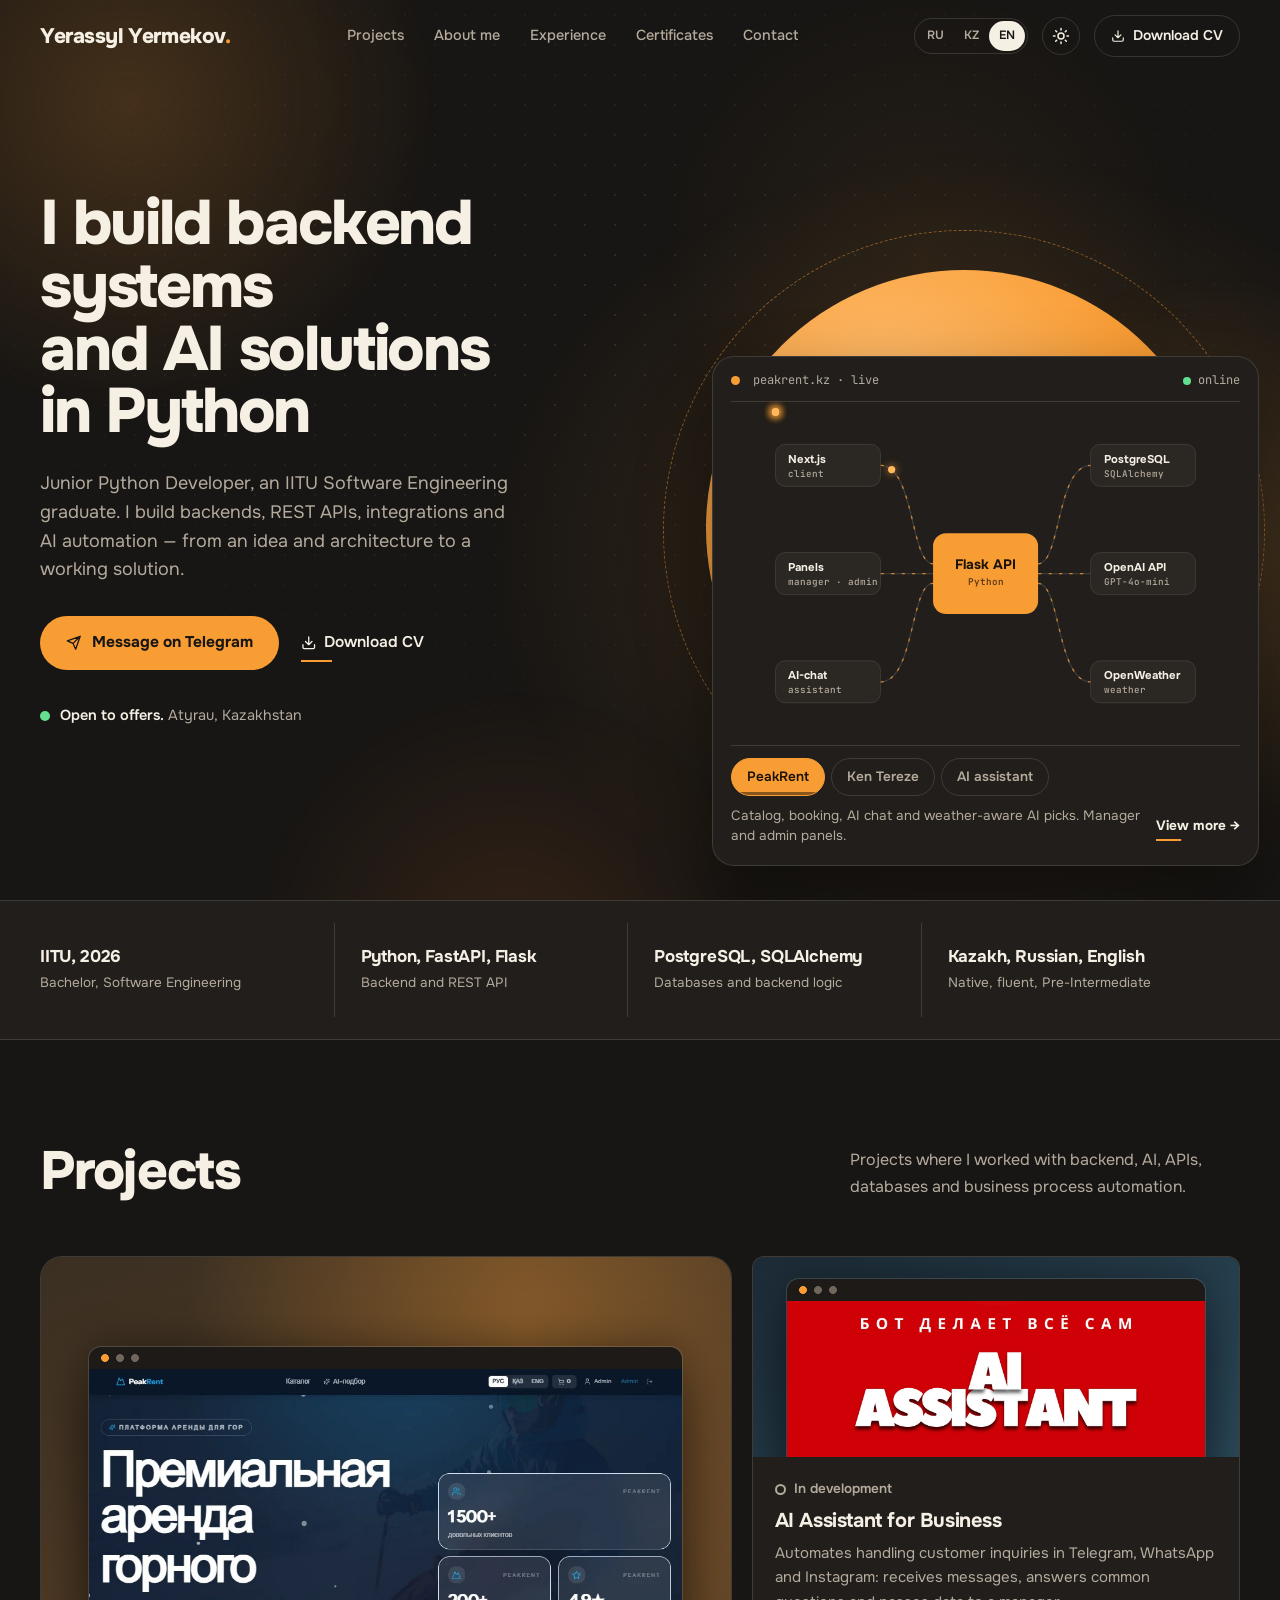
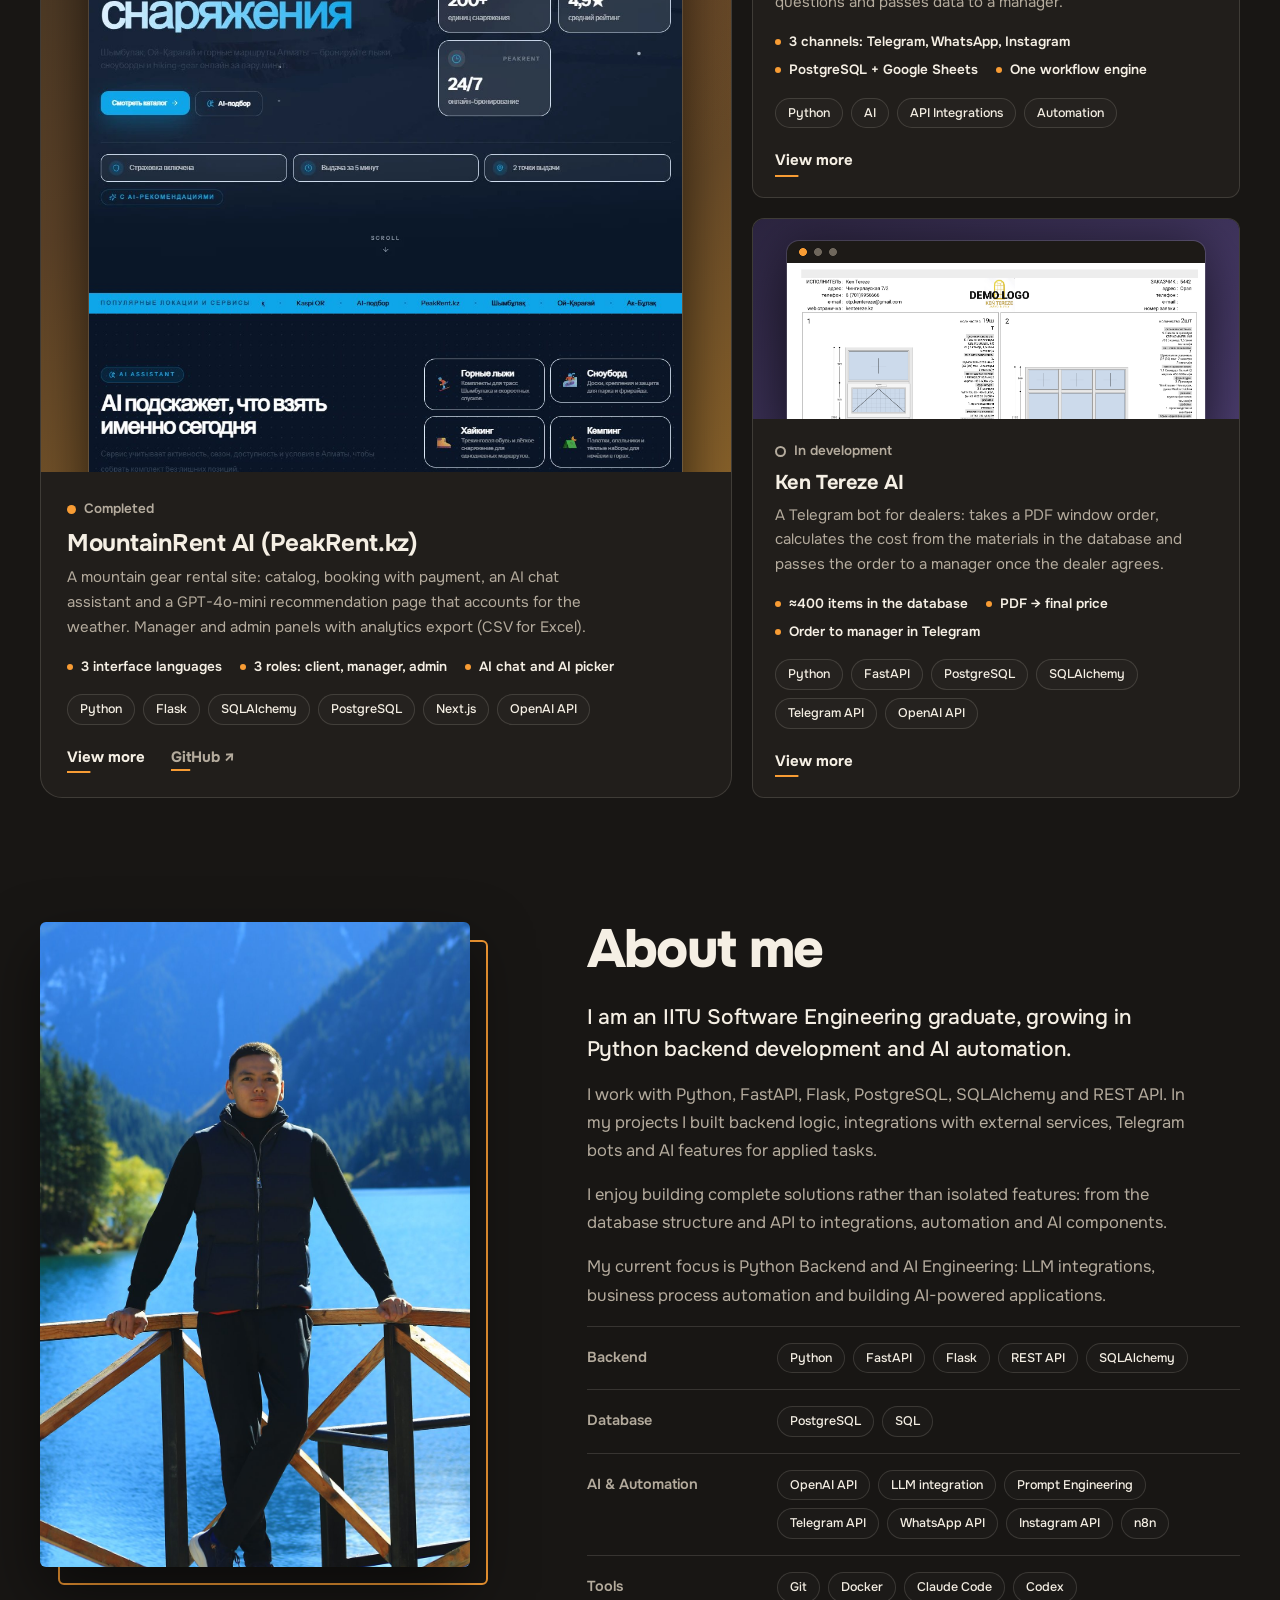
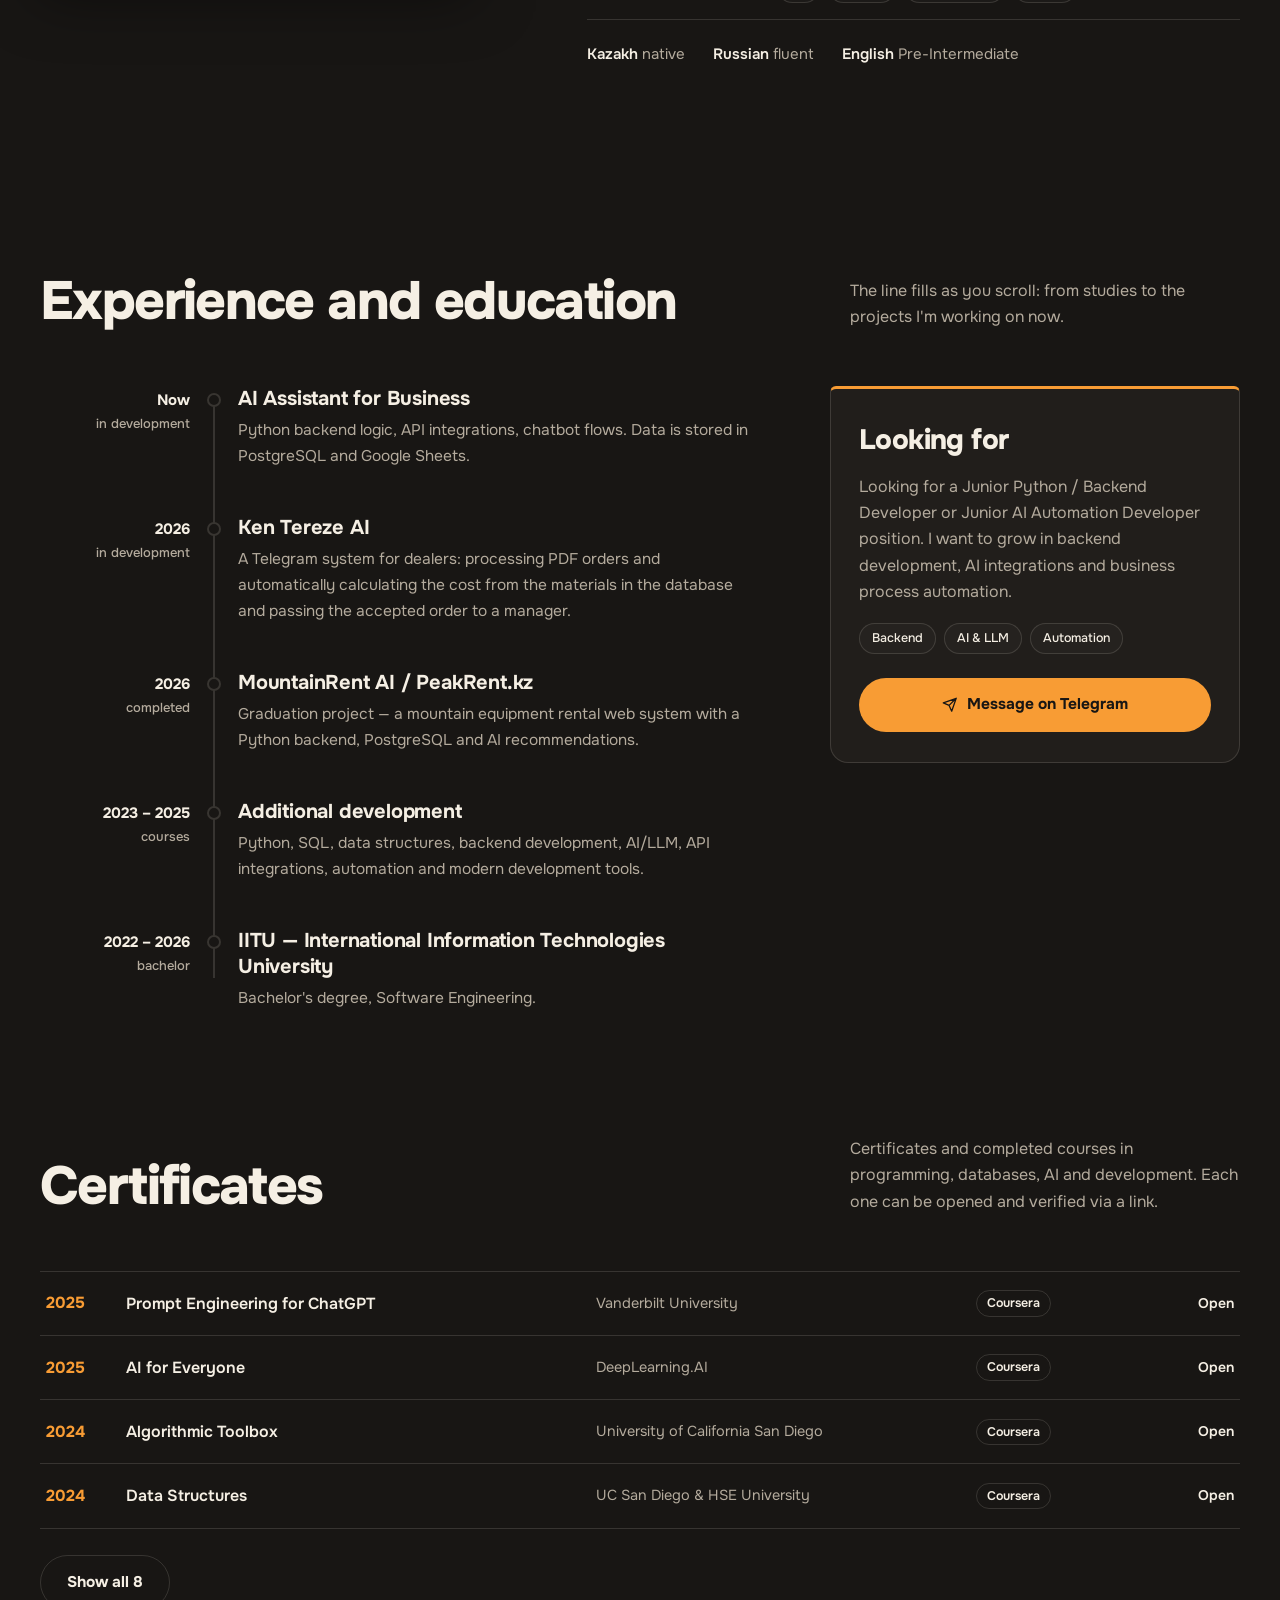
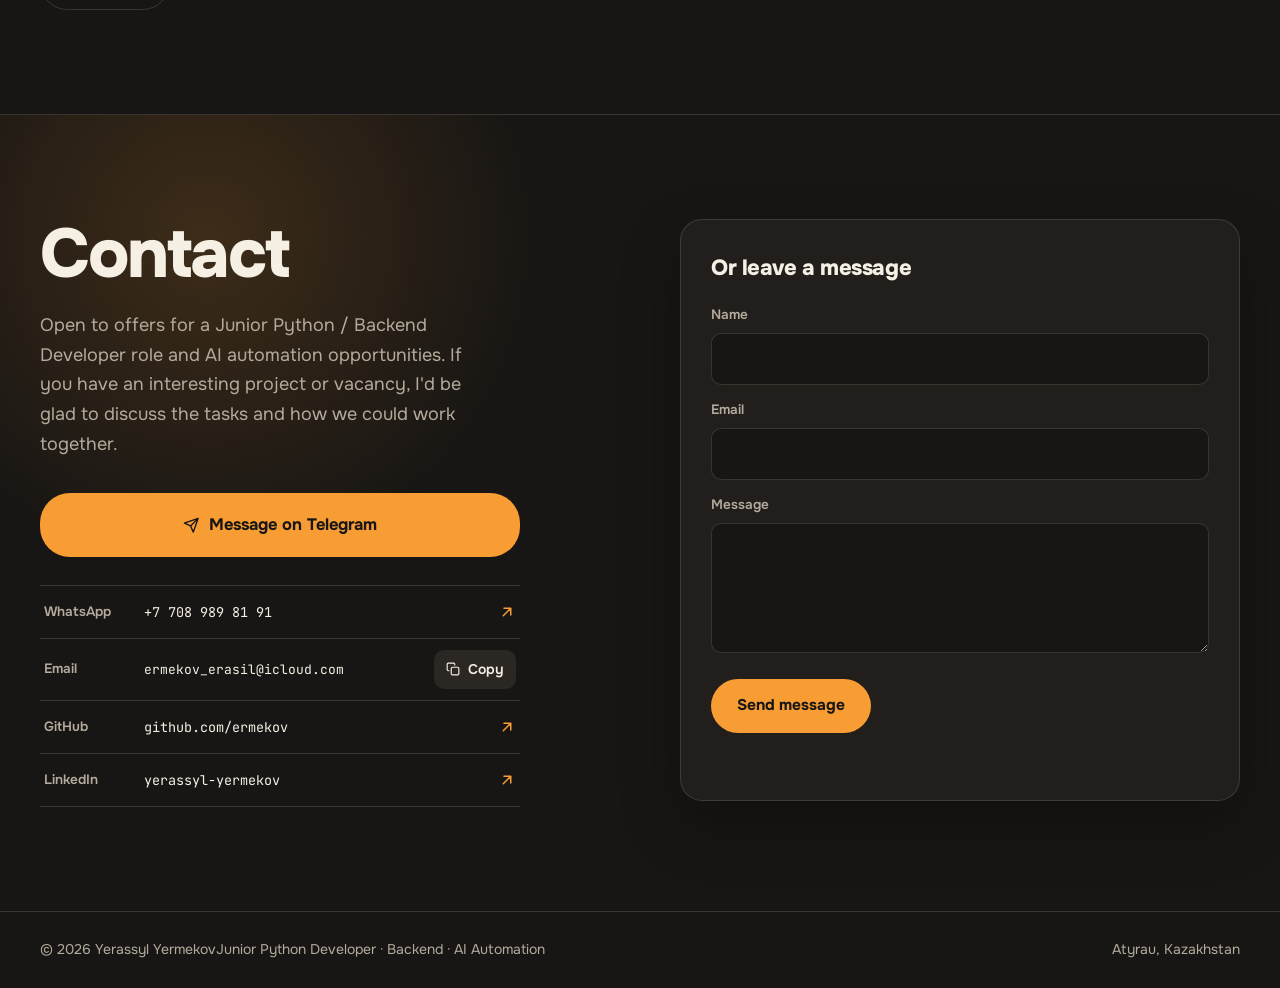
==== index.html @ e6d2d82d "Present project screenshots as browser windows, stitched PeakRent card - project cards: screenshot s" ====
<!DOCTYPE html>
<html lang="ru">
<head>
<meta charset="UTF-8">
<meta name="viewport" content="width=device-width, initial-scale=1, viewport-fit=cover">
<title>Ерасыл Ермеков | Junior Python Developer</title>
<meta name="description" content="Junior Python Developer из Атырау: backend, REST API, AI-решения и автоматизация. Python, FastAPI, Flask, PostgreSQL, SQLAlchemy.">
<meta name="color-scheme" content="dark light">
<meta name="theme-color" content="#181614">
<!-- Домен: если смените адрес сайта, замените его в canonical, og:url и og:image -->
<link rel="canonical" href="https://cvyermekov.vercel.app/">
<meta property="og:url" content="https://cvyermekov.vercel.app/">
<meta property="og:type" content="website">
<meta property="og:title" content="Yerassyl Yermekov | Junior Python Developer">
<meta property="og:description" content="Backend, REST API, AI-решения и автоматизация на Python.">
<meta property="og:image" content="https://cvyermekov.vercel.app/assets/img/og.png">
<meta name="twitter:card" content="summary_large_image">
<meta name="twitter:image" content="https://cvyermekov.vercel.app/assets/img/og.png">
<script>(function(){try{var t=localStorage.getItem('theme');if(t==='light'||t==='dark')document.documentElement.setAttribute('data-theme',t)}catch(e){}})()</script>
<script>(function(){try{var q=new URLSearchParams(location.search).get('lang'),l=localStorage.getItem('lang'),n=(navigator.language||'').toLowerCase(),a=['ru','kk','en'];document.documentElement.lang=a.indexOf(q)>-1?q:a.indexOf(l)>-1?l:n.indexOf('kk')==0?'kk':n.indexOf('en')==0?'en':'ru'}catch(e){}})()</script>
<link rel="icon" type="image/svg+xml" href="assets/img/favicon.svg">
<link rel="preconnect" href="https://fonts.googleapis.com">
<link rel="preconnect" href="https://fonts.gstatic.com" crossorigin>
<link href="https://fonts.googleapis.com/css2?family=Onest:wght@400;500;600;700;800&family=JetBrains+Mono:wght@400;500&display=swap" rel="stylesheet">
<link rel="stylesheet" href="assets/css/style.css?v=20261034">
<noscript><style>h1 .ln>span,.rise,.reveal,.disc,.bust,.term,.bub,.chat .m{opacity:1!important;transform:none!important}</style></noscript>
</head>
<body>
<div aria-hidden="true" class="bgfx"><i class="b1"></i><i class="b2"></i><i class="b3"></i></div>

<svg aria-hidden="true" height="0" style="position:absolute" width="0">
<symbol id="i-send" viewbox="0 0 24 24"><path d="M22 2L11 13M22 2l-7 20-4-9-9-4 20-7z"></path></symbol>
<symbol id="i-dl" viewbox="0 0 24 24"><path d="M21 15v4a2 2 0 0 1-2 2H5a2 2 0 0 1-2-2v-4M7 10l5 5 5-5M12 15V3"></path></symbol>
<symbol id="i-copy" viewbox="0 0 24 24"><rect height="13" rx="2" width="13" x="9" y="9"></rect><path d="M5 15H4a2 2 0 0 1-2-2V4a2 2 0 0 1 2-2h9a2 2 0 0 1 2 2v1"></path></symbol>
<symbol id="i-check" viewbox="0 0 24 24"><path d="M20 6L9 17l-5-5"></path></symbol>
<symbol id="i-spark" viewbox="0 0 24 24"><path d="M12 3l1.9 5.1L19 10l-5.1 1.9L12 17l-1.9-5.1L5 10l5.1-1.9L12 3zM19 16l.8 2.2L22 19l-2.2.8L19 22l-.8-2.2L16 19l2.2-.8L19 16z"></path></symbol>
<symbol id="i-up" viewbox="0 0 24 24"><path d="M12 19V5M5 12l7-7 7 7"></path></symbol>
<symbol id="i-menu" viewbox="0 0 24 24"><path d="M3 12h18M3 6h18M3 18h18"></path></symbol>
<symbol id="i-sun" viewbox="0 0 24 24"><circle cx="12" cy="12" r="4"></circle><path d="M12 2v2M12 20v2M4.9 4.9l1.4 1.4M17.7 17.7l1.4 1.4M2 12h2M20 12h2M4.9 19.1l1.4-1.4M17.7 6.3l1.4-1.4"></path></symbol>
<symbol id="i-moon" viewbox="0 0 24 24"><path d="M21 12.8A9 9 0 1 1 11.2 3a7 7 0 0 0 9.8 9.8z"></path></symbol>
<symbol id="i-arrow" viewbox="0 0 24 24"><path d="M7 17L17 7M8 7h9v9"></path></symbol>
<symbol id="i-x" viewbox="0 0 24 24"><path d="M18 6L6 18M6 6l12 12"></path></symbol>
</svg>
<div class="bar" id="bar"></div>
<header class="hd" id="hd">
<div class="wrap">
<a class="logo" href="#top">Yerassyl Yermekov<i>.</i></a>
<nav aria-label="Основное меню" class="nav" data-i18n-aria="aria_nav" id="nav">
<a data-i18n="projects" href="#projects">Проекты</a>
<a data-i18n="about" href="#about">Обо мне</a>
<a data-i18n="experience" href="#path">Опыт</a>
<a data-i18n="certificates" href="#certs">Сертификаты</a>
<a data-i18n="contact" href="#contact">Контакты</a>
<span class="ind" id="ind"></span>
</nav>
<div class="hr">
<div aria-label="Язык" class="lang" data-i18n-aria="aria_lang" role="group">
<button aria-pressed="true" data-l="ru">RU</button>
<button aria-pressed="false" data-l="kk">KZ</button>
<button aria-pressed="false" data-l="en">EN</button>
</div>
<button aria-label="Сменить тему" aria-pressed="false" class="theme" data-i18n-aria="aria_theme" id="theme" type="button"><svg class="ic sun"><use href="#i-sun"></use></svg><svg class="ic moon"><use href="#i-moon"></use></svg></button>
<a class="btn-line" data-cv="" download="" href="assets/cv/Yermekov_Yerassyl_CV.pdf"><svg class="ic"><use href="#i-dl"></use></svg><span data-i18n="cv">Скачать CV</span></a>
<button aria-controls="nav" aria-expanded="false" aria-label="Меню" class="burger" data-i18n-aria="aria_menu" id="burger"><svg class="ic"><use href="#i-menu"></use></svg></button>
</div>
</div>
</header>
<main id="top">
<!-- ======================= HERO ======================= -->
<section class="hero">
<div class="wrap">
<div class="copy">
<h1>
<span class="ln"><span data-i18n="h1a" style="--d:.05s">Строю backend-системы</span></span>
<span class="ln"><span data-i18n="h1b" style="--d:.16s">и AI-решения</span></span>
<span class="ln"><span data-i18n="h1c" style="--d:.27s">на Python</span></span>
</h1>
<p class="lead rise" data-i18n="lead" style="--d:.5s">Junior Python Developer, выпускник IITU по направлению Software Engineering. Разрабатываю backend, REST API, интеграции и AI-автоматизацию — от идеи и архитектуры до работающего решения.</p>
<div class="cta rise" style="--d:.65s">
<a class="btn pri" href="https://t.me/eeermekov" rel="noopener" target="_blank"><svg class="ic"><use href="#i-send"></use></svg><span data-i18n="tg">Написать в Telegram</span></a>
<a class="tlink" data-cv="" download="" href="assets/cv/Yermekov_Yerassyl_CV.pdf"><svg class="ic"><use href="#i-dl"></use></svg><span data-i18n="cv">Скачать CV</span></a>
</div>
<div class="status rise" style="--d:.8s"><span class="dot"></span><span><b data-i18n="status_open">Открыт к предложениям.</b> <span data-i18n="city">Атырау, Казахстан</span></span></div>
</div>
<div aria-hidden="false" class="stage">
<div class="disc"></div>
<div class="ring"></div>
<div class="vcard"><div class="vh"><i></i><span>pipeline.live</span><em><b class="vdot"></b>online</em></div><div class="vhost" id="viz"><svg class="viz" viewBox="0 0 520 400" role="img" data-i18n-aria="viz_aria" aria-label="Схема системы" xmlns="http://www.w3.org/2000/svg"><defs><path id="p1" d="M130 66 C172 66 158 184 195 188"/><path id="p2" d="M130 200 L195 200"/><path id="p3" d="M130 334 C172 334 158 216 195 212"/><path id="p4" d="M325 188 C362 184 348 66 390 66"/><path id="p5" d="M325 200 L390 200"/><path id="p6" d="M325 212 C362 216 348 334 390 334"/></defs><use href="#p1" class="ln"/><use href="#p1" class="fl"/><use href="#p2" class="ln"/><use href="#p2" class="fl"/><use href="#p3" class="ln"/><use href="#p3" class="fl"/><use href="#p4" class="ln"/><use href="#p4" class="fl"/><use href="#p5" class="ln"/><use href="#p5" class="fl"/><use href="#p6" class="ln"/><use href="#p6" class="fl"/><g class="nd " style="--d:0.5s"><rect x="0" y="40" width="130" height="52" rx="12"/><text class="nt" x="16" y="63">Telegram</text><text class="ns" x="16" y="80">Bot API</text></g><g class="nd " style="--d:0.65s"><rect x="0" y="174" width="130" height="52" rx="12"/><text class="nt" x="16" y="197">WhatsApp</text><text class="ns" x="16" y="214">Business API</text></g><g class="nd " style="--d:0.8s"><rect x="0" y="308" width="130" height="52" rx="12"/><text class="nt" x="16" y="331">Instagram</text><text class="ns" x="16" y="348">Messaging API</text></g><g class="nd core" style="--d:.95s"><rect x="195" y="150" width="130" height="100" rx="16"/><text class="nt" x="260" y="194" text-anchor="middle">Python API</text><text class="ns" x="260" y="214" text-anchor="middle">FastAPI · Flask</text></g><g class="nd " style="--d:1.1s"><rect x="390" y="40" width="130" height="52" rx="12"/><text class="nt" x="406" y="63">OpenAI API</text><text class="ns" x="406" y="80">GPT-4o-mini</text></g><g class="nd " style="--d:1.25s"><rect x="390" y="174" width="130" height="52" rx="12"/><text class="nt" x="406" y="197">PostgreSQL</text><text class="ns" x="406" y="214">SQLAlchemy</text></g><g class="nd " style="--d:1.4s"><rect x="390" y="308" width="130" height="52" rx="12"/><text class="nt" x="406" y="331">Google Sheets</text><text class="ns" x="406" y="348">live sync</text></g><circle class="pkt" r="4.5"><animateMotion dur="2.6s" begin="0.0s" repeatCount="indefinite" keyPoints="0;1" keyTimes="0;1" calcMode="linear"><mpath href="#p1"/></animateMotion></circle><circle class="pkt" r="4.5"><animateMotion dur="2.6s" begin="0.9s" repeatCount="indefinite" keyPoints="0;1" keyTimes="0;1" calcMode="linear"><mpath href="#p2"/></animateMotion></circle><circle class="pkt" r="4.5"><animateMotion dur="2.6s" begin="1.8s" repeatCount="indefinite" keyPoints="0;1" keyTimes="0;1" calcMode="linear"><mpath href="#p3"/></animateMotion></circle><circle class="pkt" r="4.5"><animateMotion dur="2.6s" begin="1.3s" repeatCount="indefinite" keyPoints="0;1" keyTimes="0;1" calcMode="linear"><mpath href="#p4"/></animateMotion></circle><circle class="pkt" r="4.5"><animateMotion dur="2.6s" begin="2.2s" repeatCount="indefinite" keyPoints="0;1" keyTimes="0;1" calcMode="linear"><mpath href="#p5"/></animateMotion></circle><circle class="pkt" r="4.5"><animateMotion dur="2.6s" begin="3.1s" repeatCount="indefinite" keyPoints="0;1" keyTimes="0;1" calcMode="linear"><mpath href="#p6"/></animateMotion></circle></svg></div><div class="vtabs auto" id="vtabs" role="tablist" data-i18n-aria="vt_aria" aria-label="Выбор проекта"></div><div class="vcap"><span id="vcap"></span><button type="button" id="vmore"></button></div></div>

</div>
</div>
</section>
<div class="facts">
<div class="wrap">
<div><b>IITU, 2026</b> <span data-i18n="fact1">Бакалавр, Software Engineering</span></div>
<div><b>Python, FastAPI, Flask</b> <span data-i18n="fact2">Backend и REST API</span></div>
<div><b>PostgreSQL, SQLAlchemy</b> <span data-i18n="fact3">Базы данных и backend-логика</span></div>
<div><b data-i18n="fact4b">Kazakh, Russian, English</b> <span data-i18n="fact4s">Родной, свободный, Intermediate</span></div>
</div>
</div>
<!-- ======================= PROJECTS ======================= -->
<section class="s" id="projects">
<div class="wrap">
<div class="sh reveal">
<h2 data-i18n="projects">Проекты</h2>
<p data-i18n="projects_sub">Проекты, в которых я работал с backend, AI, API, базами данных и автоматизацией бизнес-процессов.</p>
</div>
<div class="bento">
<article class="p big reveal" data-slug="peakrent-ai">
<div class="art pk">
<div class="win">
<div class="wb"><i></i><i></i><i></i><em>peakrent.kz</em></div>
<div class="wh"><b>PeakRent</b><span><i>Каталог</i><i>Брони</i><i>Отзывы</i></span></div>
<div class="fl"><u>Все</u><u>Палатки</u><u>Обувь</u><u>Рюкзаки</u></div>
<div class="grid">
<div class="it"><div class="im"></div><s></s><s></s></div>
<div class="it"><div class="im"></div><s></s><s></s></div>
<div class="it"><div class="im"></div><s></s><s></s></div>
<div class="it"><div class="im"></div><s></s><s></s></div>
<div class="it"><div class="im"></div><s></s><s></s></div>
<div class="it"><div class="im"></div><s></s><s></s></div>
</div>
</div>
<div class="bub"><svg class="ic"><use href="#i-spark"></use></svg><span data-i18n="pk_bubble">Подобрали комплект под маршрут</span></div>
</div>
<div class="pb">
<div class="st"><i></i><span data-i18n="st_done">Завершён</span></div>
<h3>MountainRent AI (PeakRent.kz)</h3>
<p data-i18n="pk_desc">Сайт аренды горного снаряжения: каталог, бронирование с оплатой, AI-чат-ассистент и страница AI-рекомендаций на GPT-4o-mini с учётом погоды. Панели менеджера и администратора с выгрузкой аналитики (CSV для Excel).</p>
<ul class="kpis"><li data-i18n="pk_k1">3 языка интерфейса</li><li data-i18n="pk_k2">3 роли: клиент, менеджер, админ</li><li data-i18n="pk_k3">AI-чат и AI-подбор</li></ul>
<div class="chips"><span class="chip">Python</span><span class="chip">Flask</span><span class="chip">SQLAlchemy</span><span class="chip">PostgreSQL</span><span class="chip">Next.js</span><span class="chip">OpenAI API</span></div>
<button class="more" data-i18n="more" data-open="peakrent-ai" type="button">Подробнее</button>
<a class="more gh-l" href="https://github.com/ermekov/Mountain_equipment_rental" rel="noopener" target="_blank">GitHub &#8599;</a>
</div>
</article>
<article class="p sm reveal" data-slug="ai-business-assistant" style="--d:.1s">
<div class="art as">
<div class="chat">
<div class="m u" data-i18n="chat1" style="--d:.3s">Запишите меня на завтра в 15:00</div>
<div class="m b" data-i18n="chat2" style="--d:1s">Готово, запись создана</div>
<div class="m s" data-i18n="chat3" style="--d:1.7s">Google Sheets: строка добавлена</div>
</div>
</div>
<div class="pb">
<div class="st wip"><i></i><span data-i18n="st_wip">В разработке</span></div>
<h3 data-i18n="as_title">AI-ассистент для бизнеса</h3>
<p data-i18n="as_desc">Автоматизирует обработку обращений клиентов в Telegram, WhatsApp и Instagram: принимает сообщения, отвечает на типовые вопросы и передаёт данные менеджеру.</p>
<ul class="kpis"><li data-i18n="as_k1">3 канала: Telegram, WhatsApp, Instagram</li><li data-i18n="as_k2">PostgreSQL + Google Sheets</li><li data-i18n="as_k3">Единый workflow</li></ul>
<div class="chips"><span class="chip">Python</span><span class="chip">AI</span><span class="chip">API Integrations</span><span class="chip">Automation</span></div>
<button class="more" data-i18n="more" data-open="ai-business-assistant" type="button">Подробнее</button>
</div>
</article>
<article class="p sm reveal" data-slug="ken-tereze-ai" style="--d:.2s">
<div class="art kt">
<svg aria-hidden="true" preserveaspectratio="xMidYMid slice" viewbox="0 0 440 210">
<path class="flow" d="M124 105 H182"></path><path class="flow" d="M258 105 H316"></path>
<g>
<rect fill="#f5efe4" height="82" rx="10" width="82" x="42" y="64"></rect>
<path d="M62 88h42M62 102h42M62 116h26" stroke="#b9ad9b" stroke-linecap="round" stroke-width="5"></path>
<text fill="#7a6c58" font-family="Onest,sans-serif" font-size="11" font-weight="700" text-anchor="middle" x="83" y="136">PDF</text>
</g>
<g>
<rect fill="#241d38" height="82" rx="10" stroke="#8d78e6" stroke-width="2" width="76" x="182" y="64"></rect>
<text data-i18n="kt_parser" fill="#e7deff" font-family="Onest,sans-serif" font-size="11.5" font-weight="700" text-anchor="middle" x="220" y="100">Парсер</text>
<path d="M198 116h44M198 126h30" stroke="#8d78e6" stroke-linecap="round" stroke-width="4"></path>
</g>
<g>
<rect fill="#f89c34" height="82" rx="10" width="82" x="316" y="64"></rect>
<text data-i18n="kt_price1" fill="#1b1207" font-family="Onest,sans-serif" font-size="10.5" font-weight="700" text-anchor="middle" x="357" y="97">Цена по</text>
<text data-i18n="kt_price2" fill="#1b1207" font-family="Onest,sans-serif" font-size="10.5" font-weight="700" text-anchor="middle" x="357" y="111">прайсу</text>
<path d="M340 126h34" stroke="#1b1207" stroke-linecap="round" stroke-width="5"></path>
</g>
</svg>
</div>
<div class="pb">
<div class="st wip"><i></i><span data-i18n="st_wip">В разработке</span></div>
<h3>Ken Tereze AI</h3>
<p data-i18n="kt_desc">Telegram-бот для дилеров: принимает PDF-заказ на окна, считает стоимость по материалам из базы и после согласия дилера передаёт заказ менеджеру.</p>
<ul class="kpis"><li data-i18n="kt_k1">≈400 позиций в базе</li><li data-i18n="kt_k2">PDF → итоговая сумма</li><li data-i18n="kt_k3">Заказ менеджеру в Telegram</li></ul>
<div class="chips"><span class="chip">Python</span><span class="chip">FastAPI</span><span class="chip">PostgreSQL</span><span class="chip">SQLAlchemy</span><span class="chip">Telegram API</span><span class="chip">OpenAI API</span></div>
<button class="more" data-i18n="more" data-open="ken-tereze-ai" type="button">Подробнее</button>
</div>
</article>
</div>
</div>
</section>
<!-- ======================= ABOUT ======================= -->
<section class="s" id="about" style="padding-top:20px">
<div class="wrap about">
<div class="ph reveal"><img alt="Yerassyl Yermekov" height="1719" loading="lazy" src="assets/img/about.jpg" width="1100"/></div>
<div>
<h2 class="reveal" data-i18n="about">Обо мне</h2>
<p class="reveal" data-i18n="about_p1" style="margin-top:24px">Я выпускник IITU по направлению Software Engineering и развиваюсь в Python backend-разработке и AI-автоматизации.</p>
<p class="reveal" data-i18n="about_p2">Работаю с Python, FastAPI, Flask, PostgreSQL, SQLAlchemy и REST API. В своих проектах разрабатывал backend-логику, интеграции с внешними сервисами, Telegram-ботов и AI-функции для решения прикладных задач.</p>
<p class="reveal" data-i18n="about_p3">Мне интересно создавать не просто отдельные функции, а полноценные решения: от структуры базы данных и API до интеграций, автоматизации и AI-компонентов.</p>
<p class="reveal" data-i18n="about_p4">Сейчас мой основной фокус — Python Backend и AI Engineering: LLM-интеграции, автоматизация бизнес-процессов и создание AI-powered приложений.</p>
<div class="mx reveal">
<div class="r"><b data-i18n="sk_python">Backend</b><div class="chips"><span class="chip">Python</span><span class="chip">FastAPI</span><span class="chip">Flask</span><span class="chip">REST API</span><span class="chip">SQLAlchemy</span></div></div>
<div class="r"><b data-i18n="sk_data">Database</b><div class="chips"><span class="chip">PostgreSQL</span><span class="chip">SQL</span></div></div>
<div class="r"><b data-i18n="sk_ai">AI &amp; Automation</b><div class="chips"><span class="chip">OpenAI API</span><span class="chip">LLM integration</span><span class="chip">Prompt Engineering</span><span class="chip">Telegram API</span><span class="chip">WhatsApp API</span><span class="chip">Instagram API</span><span class="chip">n8n</span></div></div>
<div class="r"><b data-i18n="sk_tools">Tools</b><div class="chips"><span class="chip">Git</span><span class="chip">Docker</span><span class="chip">Claude Code</span><span class="chip">Codex</span></div></div>
</div>
<div class="langs reveal"><span><b data-i18n="lang_kz">Казахский</b> <span data-i18n="lv_native">родной</span></span><span><b data-i18n="lang_ru">Русский</b> <span data-i18n="lv_advanced">свободный</span></span><span><b data-i18n="lang_en">Английский</b> <span data-i18n="lv_intermediate">Intermediate</span></span></div>
</div>
</div>
</section>
<!-- ======================= PATH ======================= -->
<section class="s" id="path">
<div class="wrap">
<div class="sh reveal">
<h2 data-i18n="path_h">Опыт и образование</h2>
<p data-i18n="path_p">Линия заполняется по мере прокрутки: от учёбы к проектам, которые я веду сейчас.</p>
</div>
<div class="pathgrid">
<div class="tl" id="tl">
<div class="fill" id="fill"></div>
<div class="ti"><div class="d"><span data-i18n="tl_now">Сейчас</span><small data-i18n="tl_wip">в разработке</small></div><div><h3 data-i18n="as_title">AI-ассистент для бизнеса</h3><p data-i18n="tl1_d">Backend-логика на Python, интеграции API, логика чат-ботов. Данные хранятся в PostgreSQL и Google Sheets.</p></div></div>
<div class="ti"><div class="d">2026<small data-i18n="tl_wip">в разработке</small></div><div><h3>Ken Tereze AI</h3><p data-i18n="tl2_d">Telegram-система для дилеров: обработка PDF-заказов и автоматический расчёт стоимости по материалам из базы, передача принятого заказа менеджеру.</p></div></div>
<div class="ti"><div class="d">2026<small data-i18n="tl_done">завершён</small></div><div><h3 data-i18n="tl3_t">MountainRent AI / PeakRent.kz</h3><p data-i18n="tl3_d">Дипломный проект — веб-система аренды горного оборудования с backend на Python, PostgreSQL и AI-рекомендациями.</p></div></div>
<div class="ti"><div class="d">2023 – 2025<small data-i18n="tl_courses">курсы</small></div><div><h3 data-i18n="tl4_t">Дополнительное развитие</h3><p data-i18n="tl4_d">Python, SQL, структуры данных, backend-разработка, AI/LLM, API-интеграции, автоматизация и современные инструменты разработки.</p></div></div>
<div class="ti"><div class="d">2022 – 2026<small data-i18n="tl_bachelor">бакалавр</small></div><div><h3 data-i18n="tl5_t">IITU — International Information Technologies University</h3><p data-i18n="tl5_d">Бакалавриат, Software Engineering.</p></div></div>
</div>
<aside class="want2 reveal" style="--d:.1s">
<h3 data-i18n="want_h">Ищу</h3>
<p data-i18n="want_p">Ищу позицию Junior Python / Backend Developer или Junior AI Automation Developer. Хочу развиваться в backend-разработке, AI-интеграциях и автоматизации бизнес-процессов.</p>
<div class="chips"><span class="chip" data-i18n="want_c1">Backend</span><span class="chip" data-i18n="want_c2">AI &amp; LLM</span><span class="chip" data-i18n="want_c3">Automation</span></div>
<a class="btn pri" href="https://t.me/eeermekov" rel="noopener" target="_blank"><svg class="ic"><use href="#i-send"></use></svg><span data-i18n="tg">Написать в Telegram</span></a>
</aside>
</div>
</div>
</section>
<!-- ======================= CERTS ======================= -->
<section class="s" id="certs" style="padding-top:20px">
<div class="wrap">
<div class="sh reveal">
<h2 data-i18n="certificates">Сертификаты</h2>
<p data-i18n="certs_p">Сертификаты и завершённые курсы по программированию, базам данных, AI и разработке. Каждый можно открыть и проверить по ссылке.</p>
</div>
<div class="certs" id="certList"></div>
<button aria-controls="fold" aria-expanded="false" class="btn gh showall" id="showall"><span id="showallTxt"></span></button>
</div>
</section>
<!-- ======================= CONTACT ======================= -->
<section class="s" id="contact">
<div class="wrap ct">
<div class="reveal">
<h2 data-i18n="contact_h">Контакты</h2>
<p class="sub" data-i18n="contact_p">Открыт к предложениям на позиции Junior Python / Backend Developer и в направлении AI-автоматизации. Если у вас есть интересный проект или вакансия — буду рад обсудить задачи и возможности сотрудничества.</p>
<a class="btn pri big" href="https://t.me/eeermekov" rel="noopener" target="_blank"><svg class="ic"><use href="#i-send"></use></svg><span data-i18n="tg">Написать в Telegram</span></a>
<ul class="chl">
<li><a class="row" href="https://wa.me/77089898191" rel="noopener" target="_blank"><span class="k">WhatsApp</span><span class="v">+7 708 989 81 91</span><svg class="ic go"><use href="#i-arrow"></use></svg></a></li>
<li class="mail"><span class="k">Email</span><span class="v" id="mailtxt">ermekov_erasil@icloud.com</span><button class="copy-b" id="copy" type="button"><svg class="ic"><use href="#i-copy"></use></svg><b id="copyTxt" style="font-weight:600"></b></button></li>
<li><a class="row" href="https://github.com/ermekov" rel="noopener" target="_blank"><span class="k">GitHub</span><span class="v">github.com/ermekov</span><svg class="ic go"><use href="#i-arrow"></use></svg></a></li>
<li><a class="row" href="https://www.linkedin.com/in/yerassyl-yermekov-08b4b2300/" rel="noopener" target="_blank"><span class="k">LinkedIn</span><span class="v">yerassyl-yermekov</span><svg class="ic go"><use href="#i-arrow"></use></svg></a></li>
</ul>
</div>
<form class="form card reveal" id="form" novalidate="" style="--d:.1s">
<h3 class="f-t" data-i18n="f_or">Или оставьте сообщение</h3>
<div><label data-i18n="f_name" for="f1">Имя</label><input autocomplete="name" id="f1" name="name" required="" type="text"/></div>
<div><label for="f2">Email</label><input autocomplete="email" id="f2" name="email" required="" type="email"/></div>
<div><label data-i18n="f_msg" for="f3">Сообщение</label><textarea id="f3" name="message" required=""></textarea></div>
<input aria-hidden="true" autocomplete="off" class="hp-field" name="website" tabindex="-1" type="text"/>
<button class="btn pri" data-i18n="f_send" id="send" type="submit">Отправить сообщение</button>
<div aria-live="polite" class="fstatus" id="fstatus" role="status"></div>
</form>
</div>
</section>
</main>
<footer><div class="wrap"><div class="fbrand"><span data-i18n="footer_name">© 2026 Ерасыл Ермеков</span><span class="ftag" data-i18n="footer_tag">Junior Python Developer · Backend · AI Automation</span></div><span data-i18n="city">Атырау, Казахстан</span></div></footer>
<div class="mbar" id="mbar">
<a class="btn pri" href="https://t.me/eeermekov" rel="noopener" target="_blank"><svg class="ic"><use href="#i-send"></use></svg>Telegram</a>
<a class="btn gh" data-cv="" download="" href="assets/cv/Yermekov_Yerassyl_CV.pdf"><svg class="ic"><use href="#i-dl"></use></svg>CV</a>
</div>
<button aria-label="Наверх" class="up" data-i18n-aria="aria_up" id="up">
<svg class="r" viewbox="0 0 52 52"><circle class="bg" cx="26" cy="26" r="24"></circle><circle class="fg" cx="26" cy="26" id="ring" r="24"></circle></svg>
<svg class="ic"><use href="#i-up"></use></svg>
</button>
<div aria-live="polite" class="toast" id="toast" role="status"></div><dialog aria-labelledby="pmTitle" class="pm" id="pm"><div class="pm-wrap"><button class="pm-x" data-i18n-aria="aria_close" id="pmClose" type="button"><svg class="ic"><use href="#i-x"></use></svg></button><div class="pm-panel" id="pmBody"></div></div></dialog><dialog aria-labelledby="cmTitle" class="pm cm" id="cm"><div class="pm-wrap"><button class="pm-x" data-i18n-aria="aria_close" id="cmClose" type="button"><svg class="ic"><use href="#i-x"></use></svg></button><div class="pm-panel" id="cmBody"></div></div></dialog><dialog class="lb" data-i18n-aria="aria_close" id="lb"><button class="pm-x" data-i18n-aria="aria_close" id="lbClose" type="button"><svg class="ic"><use href="#i-x"></use></svg></button><img alt="" id="lbImg"/></dialog>

<script src="assets/js/config.js?v=20261034"></script>
<script src="assets/js/i18n.js?v=20261034"></script>
<script src="assets/js/projects.js?v=20261034"></script>
<script src="assets/js/certs.js?v=20261034"></script>
<script src="assets/js/main.js?v=20261034"></script>
</body>
</html>
---- assets/css/style.css ----
:root{
  color-scheme:dark;
  --bg:#181614; --otext:#f89c34; --hdbg:rgba(24,22,20,.8); --navbg:rgba(24,22,20,.97); --mbarbg:rgba(24,22,20,.94); --hover:rgba(255,255,255,.03); --chipbg:rgba(255,255,255,.02);
  --ink:#181614; --ink-2:#211e1b; --ink-3:#2b2723;
  --paper:#f5efe4; --muted:#b4ab9d; --line:rgba(245,239,228,.14);
  --orange:#f89c34; --orange-2:#ffb85c; --ok:#63e08f;
  --font:"Onest",system-ui,-apple-system,"Segoe UI",Roboto,sans-serif;
  --mono:"JetBrains Mono",ui-monospace,SFMono-Regular,Menlo,Consolas,monospace;
  --hd:72px;
  --ease:cubic-bezier(.2,.8,.2,1);
  box-sizing:border-box;
  padding-top:env(safe-area-inset-top,0px);
  padding-bottom:env(safe-area-inset-bottom,0px);
}
*,*::before,*::after{box-sizing:inherit}
html{scroll-behavior:smooth;scroll-padding-top:calc(var(--hd) + 8px);background:var(--bg);transition:background-color .3s}
body{margin:0;background:transparent;color-scheme:inherit;color:var(--paper);font:400 16px/1.65 var(--font);-webkit-font-smoothing:antialiased;overflow-x:hidden}
a{color:inherit;text-decoration:none}
button{font:inherit;color:inherit}
::selection{background:var(--orange);color:var(--ink)}
:focus-visible{outline:2px solid var(--orange-2);outline-offset:3px;border-radius:4px}
.wrap{width:min(1200px,100% - 48px);margin-inline:auto}
.ic{width:1em;height:1em;fill:none;stroke:currentColor;stroke-width:2;stroke-linecap:round;stroke-linejoin:round;flex:none}
img{max-width:100%}

/* ---------- scroll progress ---------- */
.bar{position:fixed;top:0;left:0;width:100%;height:3px;background:var(--orange);transform:scaleX(0);transform-origin:left;z-index:80}

/* ---------- header ---------- */
.hd{position:fixed;inset:0 0 auto 0;z-index:70;padding-top:env(safe-area-inset-top,0px);border-bottom:1px solid transparent;transition:background .35s,border-color .35s}
.hd.solid{background:var(--hdbg);backdrop-filter:blur(14px);-webkit-backdrop-filter:blur(14px);border-color:var(--line)}
.hd .wrap{height:var(--hd);display:flex;align-items:center;justify-content:space-between;gap:24px}
.logo{font-weight:800;font-size:21px;letter-spacing:-.02em}
.logo i{font-style:normal;color:var(--orange)}
.nav{position:relative;display:flex;gap:2px}
.nav a{padding:8px 14px;font-size:14.5px;font-weight:500;color:var(--muted);transition:color .25s}
.nav a:hover,.nav a.on{color:var(--paper)}
.nav .ind{position:absolute;left:0;bottom:1px;height:2px;width:0;background:var(--orange);border-radius:2px;opacity:0;transition:transform .4s var(--ease),width .4s var(--ease),opacity .3s}
.hr{display:flex;align-items:center;gap:14px}
.lang{display:flex;border:1px solid var(--line);border-radius:30px;padding:2px}
.lang button{border:0;background:none;padding:5px 10px;font-size:12px;font-weight:600;color:var(--muted);border-radius:30px;cursor:pointer}
.lang button[aria-pressed="true"]{background:var(--paper);color:var(--bg)}
.btn-line{display:inline-flex;align-items:center;gap:8px;border:1px solid var(--line);border-radius:30px;padding:8px 16px;font-size:14px;font-weight:600;background:none;cursor:pointer;transition:border-color .25s,background .25s}
.btn-line:hover{border-color:var(--orange);background:rgba(248,156,52,.08)}
.burger{display:none;background:none;border:0;font-size:26px;padding:6px;cursor:pointer}

/* ---------- hero ---------- */
.hero{position:relative;min-height:max(100svh,700px);display:flex;overflow:hidden;isolation:isolate}
.hero::before{content:"";position:absolute;inset:0;z-index:-1;background:radial-gradient(55% 65% at 76% 62%,rgba(248,156,52,.16),transparent 70%)}
.hero .wrap{width:min(1200px,100% - 48px);display:grid;grid-template-columns:minmax(0,1.12fr) minmax(0,.88fr);gap:16px;padding-top:calc(var(--hd) + 36px)}
.copy{align-self:center;padding-bottom:88px;position:relative;z-index:3}
h1{margin:0 0 26px;font-size:clamp(38px,4.9vw,70px);font-weight:800;line-height:1;letter-spacing:-.035em}
h1 .ln{display:block;overflow:hidden;padding-bottom:.1em;margin-bottom:-.1em}
h1 .ln>span{display:block;transform:translateY(108%);transition:transform 1s var(--ease);transition-delay:var(--d,0s)}
.ready h1 .ln>span{transform:none}
.rise{opacity:0;transform:translateY(16px);transition:opacity .8s var(--ease),transform .8s var(--ease);transition-delay:var(--d,.4s)}
.ready .rise{opacity:1;transform:none}
.lead{max-width:470px;margin:0 0 32px;font-size:18px;line-height:1.6;color:var(--muted)}
.cta{display:flex;flex-wrap:wrap;align-items:center;gap:14px 22px}
.btn{display:inline-flex;align-items:center;gap:10px;border:0;border-radius:30px;padding:14px 26px;font-weight:700;font-size:15.5px;cursor:pointer;transition:transform .25s var(--ease),background .25s,box-shadow .25s}
.btn:active{transform:scale(.97)}
.btn.pri{background:var(--orange);color:var(--ink)}
.btn.pri:hover{background:var(--orange-2);box-shadow:0 10px 30px rgba(248,156,52,.35);transform:translateY(-2px)}
.tlink{display:inline-flex;align-items:center;gap:8px;font-weight:600;font-size:15.5px;background:none;border:0;padding:6px 0;cursor:pointer;position:relative}
.tlink::after{content:"";position:absolute;left:0;right:0;bottom:0;height:2px;background:var(--orange);transform:scaleX(.25);transform-origin:left;transition:transform .4s var(--ease)}
.tlink:hover::after{transform:scaleX(1)}
.status{display:flex;align-items:center;gap:10px;margin-top:34px;font-size:14.5px;color:var(--muted)}
.status b{color:var(--paper);font-weight:600}
.dot{width:10px;height:10px;border-radius:50%;background:var(--ok);position:relative;flex:none}
.dot::after{content:"";position:absolute;inset:-5px;border-radius:50%;border:2px solid var(--ok);opacity:0;animation:ping 2.4s ease-out infinite}
@keyframes ping{0%{transform:scale(.5);opacity:.7}100%{transform:scale(1.35);opacity:0}}

.stage{position:relative;justify-self:end;align-self:end;width:min(760px,118%);aspect-ratio:1024/954;margin-right:-6%}
.disc{position:absolute;left:8%;top:-10%;width:84%;aspect-ratio:1;border-radius:50%;background:radial-gradient(circle at 34% 28%,#ffbe70,#f89c34 52%,#e58323);transform:scale(.55);opacity:0;transition:transform 1.2s var(--ease) .1s,opacity .8s .1s}
.ready .disc{transform:none;opacity:1}
.ring{position:absolute;left:1%;top:-17%;width:98%;aspect-ratio:1;border-radius:50%;border:1.5px dashed rgba(248,156,52,.5);animation:spin 90s linear infinite}
@keyframes spin{to{transform:rotate(360deg)}}
.bust{position:absolute;inset:0;width:100%;height:100%;object-fit:contain;-webkit-mask-image:linear-gradient(to right,transparent 0,#000 6%,#000 94%,transparent 100%);mask-image:linear-gradient(to right,transparent 0,#000 6%,#000 94%,transparent 100%);transform:translateY(48px);opacity:0;transition:transform 1.1s var(--ease) .35s,opacity .9s .35s;filter:drop-shadow(0 22px 34px rgba(60,26,0,.35))}
.ready .bust{transform:none;opacity:1}

.term{position:absolute;left:-12%;top:32%;width:max-content;max-width:calc(100% - 24px);background:#100e0c;border:1px solid rgba(255,255,255,.14);border-radius:12px;box-shadow:0 24px 60px rgba(0,0,0,.5);font-family:var(--mono);font-size:clamp(10px,.95vw,11.5px);line-height:1.7;opacity:0;transform:translateY(18px);transition:opacity .8s var(--ease) 1s,transform .8s var(--ease) 1s;z-index:4}
.ready .term{opacity:1;transform:none}
.term .tb{display:flex;align-items:center;gap:6px;padding:9px 12px;border-bottom:1px solid rgba(255,255,255,.1);color:#8d8578;font-size:11.5px}
.term .tb i{width:9px;height:9px;border-radius:50%;background:#3a352f;display:block}
.term .tb i:first-child{background:var(--orange)}
.term .tb span{margin-left:8px}
.term .tbody{padding:12px 16px 14px;min-width:calc(29ch + 34px);min-height:calc(6 * 1.7em + 26px);color:#d9d2c5;white-space:pre}
.term .l{display:block;min-height:1.7em}
.term .cmd{color:#f5efe4}
.term .cmd::before{content:"";}
.term .ok{color:var(--ok)}
.term .tag{color:var(--orange-2)}
.term .cur{display:inline-block;width:7px;height:14px;background:var(--orange);vertical-align:-2px;margin-left:2px;animation:blink 1s step-end infinite}
@keyframes blink{50%{opacity:0}}

html[lang="kk"] h1{font-size:clamp(34px,4.5vw,64px)}

/* ---------- facts ---------- */
.facts{border-block:1px solid var(--line);background:var(--ink-2)}
.facts .wrap{display:grid;grid-template-columns:repeat(4,1fr)}
.facts div{padding:22px 26px;border-left:1px solid var(--line)}
.facts div:first-child{border-left:0;padding-left:0}
.facts b{display:block;font-size:17px;font-weight:700;line-height:1.4;letter-spacing:-.01em}
.facts span{font-size:13.5px;color:var(--muted)}

/* ---------- sections ---------- */
section.s{padding:104px 0}
.sh{display:flex;justify-content:space-between;align-items:flex-end;gap:40px;margin-bottom:56px}
h2{margin:0;font-size:clamp(32px,4.2vw,54px);font-weight:800;line-height:1.04;letter-spacing:-.03em}
.sh p{max-width:390px;margin:0;color:var(--muted)}
.reveal{opacity:0;transform:translateY(26px);transition:opacity .8s var(--ease),transform .8s var(--ease);transition-delay:var(--d,0s)}
.reveal.in{opacity:1;transform:none}

/* ---------- projects ---------- */
.bento{display:grid;grid-template-columns:repeat(12,1fr);gap:20px}
.p{position:relative;background:var(--ink-2);border:1px solid var(--line);overflow:hidden;display:flex;flex-direction:column;transition:border-color .35s,transform .45s var(--ease)}
.p:hover{border-color:rgba(248,156,52,.55);transform:translateY(-4px)}
.p.big{grid-column:span 7;grid-row:span 2;border-radius:22px}
.p.sm{grid-column:span 5;border-radius:12px}
.art{position:relative;overflow:hidden;flex:1;min-height:200px}
.p.big .art{min-height:340px}
.pb{padding:24px 26px 26px}
.p.sm .pb{padding:20px 22px 22px}
.st{display:inline-flex;align-items:center;gap:8px;font-size:13.5px;font-weight:600;color:var(--muted);margin-bottom:8px}
.st i{width:9px;height:9px;border-radius:50%;background:var(--orange);display:block}
.st.wip i{background:none;border:2px solid var(--muted);width:11px;height:11px}
.p h3{margin:0 0 8px;font-size:24px;font-weight:700;letter-spacing:-.02em;line-height:1.2}
.p.sm h3{font-size:20px}
.p p{margin:0 0 16px;color:var(--muted);font-size:15px;max-width:520px}
.chips{display:flex;flex-wrap:wrap;gap:8px;margin-bottom:18px}
.chip{font-size:12.5px;font-weight:500;padding:4px 12px;border:1px solid var(--line);border-radius:20px;background:var(--chipbg)}
.more{position:relative;background:none;border:0;padding:2px 0;font-weight:700;font-size:15px;cursor:pointer}
.more::after{content:"";position:absolute;left:0;right:0;bottom:-2px;height:2px;background:var(--orange);transform:scaleX(.3);transform-origin:left;transition:transform .4s var(--ease)}
.more:hover::after,.p:hover .more::after{transform:scaleX(1)}
.gh-l{margin-left:22px;color:var(--muted)}
.gh-l:hover{color:var(--paper)}
.pm-foot{display:flex;flex-wrap:wrap;gap:12px}

/* art: PeakRent */
.pk{background:linear-gradient(160deg,#3a2f22,#5b4127 55%,#86602a)}
.pk .win{position:absolute;left:9%;right:-7%;top:13%;bottom:-12%;background:#f3ece0;border-radius:12px 12px 0 0;box-shadow:0 22px 50px rgba(0,0,0,.45);overflow:hidden;color:#2a231b;font-size:11px}
.win .wb{display:flex;align-items:center;gap:6px;padding:9px 12px;background:#e6dccb}
.win .wb i{width:9px;height:9px;border-radius:50%;background:#c9bda8;display:block}
.win .wb em{font-style:normal;margin-left:10px;background:#f7f2e8;border-radius:20px;padding:2px 14px;font-size:10.5px;color:#7a6c58}
.win .wh{display:flex;align-items:center;justify-content:space-between;padding:12px 16px}
.win .wh b{font-size:13px;letter-spacing:-.01em}
.win .wh span{display:flex;gap:14px;color:#8a7a63}
.win .fl{display:flex;gap:8px;padding:0 16px 12px}
.win .fl u{text-decoration:none;border:1px solid #cdbfa8;border-radius:20px;padding:2px 10px;color:#6b5d49}
.win .fl u:first-child{background:#2a231b;color:#f3ece0;border-color:#2a231b}
.win .grid{display:grid;grid-template-columns:repeat(3,1fr);gap:12px;padding:0 16px}
.win .it{background:#fbf8f2;border-radius:8px;padding:8px;box-shadow:0 1px 0 rgba(0,0,0,.05)}
.win .it .im{aspect-ratio:4/3;border-radius:5px;margin-bottom:8px}
.win .it:nth-child(1) .im{background:linear-gradient(135deg,#8fb4d6,#3f6a94)}
.win .it:nth-child(2) .im{background:linear-gradient(135deg,#d99a5b,#a45d24)}
.win .it:nth-child(3) .im{background:linear-gradient(135deg,#9fc3a0,#4b7a52)}
.win .it:nth-child(4) .im{background:linear-gradient(135deg,#c6a0d6,#6d4a86)}
.win .it:nth-child(5) .im{background:linear-gradient(135deg,#e6c46a,#b28a22)}
.win .it:nth-child(6) .im{background:linear-gradient(135deg,#7fc9c4,#2f7f7a)}
.win .it s{display:block;height:6px;border-radius:3px;background:#dccfba;margin-bottom:5px;text-decoration:none}
.win .it s:last-child{width:55%;background:#f0b060}
.bub{position:absolute;right:5%;bottom:11%;display:flex;align-items:center;gap:9px;background:#181614;color:#fff;border-radius:14px;padding:10px 15px;font-size:13px;font-weight:500;box-shadow:0 14px 34px rgba(0,0,0,.5);opacity:0;transform:translateY(14px) scale(.92);transition:opacity .6s var(--ease) 1.1s,transform .6s var(--ease) 1.1s;z-index:2}
.bub .ic{color:var(--orange);font-size:16px}
.in .bub{opacity:1;transform:none}

/* art: assistant */
.as{background:linear-gradient(150deg,#1d2c37,#2c4b5c)}
.chat{position:absolute;left:50%;top:50%;transform:translate(-50%,-50%);width:min(290px,76%);background:#0e1820;border-radius:22px;padding:14px;box-shadow:0 22px 50px rgba(0,0,0,.45);display:flex;flex-direction:column;gap:9px;font-size:12.5px;line-height:1.4}
.chat .m{max-width:82%;padding:8px 12px;border-radius:14px;opacity:0;transform:translateY(10px);transition:opacity .5s var(--ease),transform .5s var(--ease);transition-delay:var(--d)}
.chat .u{align-self:flex-end;background:var(--orange);color:#1a1207;border-bottom-right-radius:4px}
.chat .b{align-self:flex-start;background:#22323d;color:#e8eef2;border-bottom-left-radius:4px}
.chat .s{align-self:stretch;max-width:none;text-align:center;border:1px dashed rgba(99,224,143,.5);color:var(--ok);border-radius:10px;font-family:var(--mono);font-size:11.5px}
.in .chat .m{opacity:1;transform:none}

/* art: Ken Tereze */
.kt{background:linear-gradient(150deg,#2c2540,#4b3d6e)}
.kt svg{position:absolute;inset:0;width:100%;height:100%}
.kt .flow{stroke:#c9bbff;stroke-width:2;stroke-dasharray:6 7;fill:none;opacity:.7}
.p:hover .kt .flow{animation:dash 1s linear infinite}
@keyframes dash{to{stroke-dashoffset:-26}}

/* ---------- about ---------- */
.about{display:grid;grid-template-columns:minmax(0,5fr) minmax(0,7fr);gap:80px;align-items:start}
.ph{position:sticky;top:104px;aspect-ratio:2/3;max-width:430px}
.ph::before{content:"";position:absolute;inset:18px -18px -18px 18px;border:2px solid var(--orange);border-radius:6px}
.ph img{position:relative;width:100%;height:100%;object-fit:cover;border-radius:6px;display:block;box-shadow:0 26px 60px rgba(0,0,0,.5)}
.about h2{margin-bottom:24px}
.about p{margin:0 0 16px;color:var(--muted);font-size:16.5px;line-height:1.7;max-width:600px}
.about h2+p{font-size:21px;line-height:1.5;color:var(--paper);font-weight:500;letter-spacing:-.01em}
.mx{border-top:1px solid var(--line)}
.mx .r{display:grid;grid-template-columns:170px 1fr;gap:20px;padding:16px 0;border-bottom:1px solid var(--line);align-items:baseline}
.mx .r>b{font-weight:600;font-size:14.5px;color:var(--muted)}
.mx .chips{margin:0}
.langs{display:flex;flex-wrap:wrap;gap:8px 28px;margin:22px 0 0;color:var(--muted);font-size:15px}
.langs b{color:var(--paper);font-weight:600}

/* ---------- timeline ---------- */
.tl{position:relative;--rail:174px}
.tl::before,.tl .fill{content:"";position:absolute;left:var(--rail);top:10px;width:2px;transform:translateX(-1px);background:var(--line)}
.tl::before{bottom:34px}
.tl .fill{background:var(--orange);height:0;bottom:auto}
.ti{display:grid;grid-template-columns:150px 1fr;gap:0 48px;padding-bottom:46px;position:relative}
.ti:last-child{padding-bottom:0}
.ti .d{text-align:right;font-weight:700;font-size:15px;padding-top:2px}
.ti .d small{display:block;font-weight:500;color:var(--muted);font-size:13px}
.ti::before{content:"";position:absolute;left:calc(var(--rail) - 7px);top:7px;width:14px;height:14px;border-radius:50%;background:var(--bg);border:2px solid var(--line);transition:background .4s,border-color .4s,transform .4s var(--ease)}
.ti.on::before{background:var(--orange);border-color:var(--orange);transform:scale(1.15)}
.ti h3{margin:0 0 6px;font-size:20px;font-weight:700;letter-spacing:-.01em;line-height:1.3}
.ti p{margin:0;color:var(--muted);max-width:620px;font-size:15.5px}

/* ---------- certificates ---------- */
.certs{border-top:1px solid var(--line)}
.crow{display:grid;grid-template-columns:64px minmax(0,1.5fr) minmax(0,1.2fr) 150px 92px;gap:16px;align-items:center;padding:18px 6px;border-bottom:1px solid var(--line);transition:background .3s,padding-left .3s var(--ease)}
.crow:hover{background:var(--hover);padding-left:16px}
.crow .y{color:var(--otext);font-weight:700}
.crow .t{font-weight:600;line-height:1.35}
.crow .i{color:var(--muted);font-size:14.5px;line-height:1.35}
.crow .pf{white-space:nowrap;font-size:12.5px;font-weight:600;border:1px solid var(--line);border-radius:20px;padding:2px 10px;justify-self:start}
.crow .pf.d{border-color:var(--orange);color:var(--otext)}
.crow .o{justify-self:end;background:none;border:0;font-weight:600;font-size:14px;cursor:pointer;color:var(--paper);position:relative;padding:2px 0}
.crow .o::after{content:"";position:absolute;left:0;right:0;bottom:-1px;height:1.5px;background:var(--orange);transform:scaleX(0);transform-origin:left;transition:transform .35s var(--ease)}
.crow:hover .o::after{transform:scaleX(1)}
.fold{display:grid;grid-template-rows:0fr;transition:grid-template-rows .6s var(--ease)}
.fold>div{overflow:hidden}
.fold.open{grid-template-rows:1fr}
.showall{margin-top:26px}

/* ---------- contact ---------- */
.ct{display:grid;grid-template-columns:minmax(0,1fr) minmax(0,1fr);gap:80px;align-items:start}
.ct h2{margin-bottom:20px;font-size:clamp(38px,5.4vw,72px)}
.ct .sub{color:var(--muted);font-size:18px;max-width:440px;margin:0 0 34px}
.act{display:flex;flex-direction:column;gap:12px;max-width:440px}
.btn.gh{background:none;border:1px solid var(--line);color:var(--paper);justify-content:center}
.btn.gh:hover{border-color:var(--orange);background:rgba(248,156,52,.08);transform:translateY(-2px)}
.btn.pri{justify-content:center}
.mail{display:flex;align-items:center;justify-content:space-between;gap:12px;border:1px solid var(--line);border-radius:14px;padding:12px 12px 12px 20px}
.mail span{font-family:var(--mono);font-size:13.5px;overflow-wrap:anywhere}
.copy-b{flex:none;display:inline-flex;align-items:center;gap:8px;background:var(--ink-3);border:0;border-radius:10px;padding:9px 14px;font-weight:600;font-size:14px;cursor:pointer;transition:background .25s}
.copy-b:hover{background:var(--orange);color:var(--ink)}
.copy-b.done{background:var(--ok);color:var(--ink)}
.soc{display:flex;gap:22px;margin-top:22px}
.form{display:grid;gap:14px}
.form label{font-size:13.5px;font-weight:600;color:var(--muted);display:block;margin-bottom:6px}
.form input,.form textarea{width:100%;background:var(--ink-2);border:1px solid var(--line);border-radius:10px;color:var(--paper);padding:13px 16px;font:inherit;font-size:15px;transition:border-color .25s,box-shadow .25s}
.form textarea{min-height:130px;resize:vertical}
.form input:focus,.form textarea:focus{outline:none;border-color:var(--orange);box-shadow:0 0 0 3px rgba(248,156,52,.18)}
.form .btn{justify-self:start;margin-top:4px}

footer{border-top:1px solid var(--line);padding:26px 0}
footer .wrap{display:flex;justify-content:space-between;gap:20px;color:var(--muted);font-size:14px;flex-wrap:wrap}


/* ---------- path: timeline + sticky "looking for" card ---------- */
.pathgrid{display:grid;grid-template-columns:minmax(0,7fr) minmax(0,4fr);gap:72px;align-items:start}
.want2{position:sticky;top:104px;background:var(--ink-2);border:1px solid var(--line);border-top:3px solid var(--orange);border-radius:6px 6px 18px 18px;padding:28px 28px 30px}
.want2 h3{margin:0 0 10px;font-size:28px;font-weight:800;letter-spacing:-.02em}
.want2 p{margin:0 0 18px;color:var(--muted);font-size:16px}
.want2 .chips{margin-bottom:24px}
.want2 .btn{width:100%;justify-content:center}

/* ---------- contact ---------- */
#contact{position:relative;overflow:hidden;border-top:1px solid var(--line)}
#contact::before{content:"";position:absolute;left:-12%;top:-30%;width:720px;height:720px;border-radius:50%;background:radial-gradient(circle,rgba(248,156,52,.17),transparent 66%);pointer-events:none}
#contact .ct{position:relative}
.btn.big{width:100%;max-width:440px;padding:18px 30px;font-size:16.5px}
.chl{list-style:none;margin:28px 0 0;padding:0;max-width:440px;border-top:1px solid var(--line)}
.chl li{border-bottom:1px solid var(--line)}
.chl .row,.chl .mail{display:flex;align-items:center;gap:14px;padding:15px 4px}
.chl .row{transition:padding .3s var(--ease),background .3s}
.chl .row:hover{padding-left:14px;background:var(--hover)}
.chl .k{flex:none;width:86px;font-size:13.5px;font-weight:600;color:var(--muted)}
.chl .v{flex:1;min-width:0;font-family:var(--mono);font-size:13.5px;overflow-wrap:anywhere}
.chl .go{flex:none;font-size:18px;color:var(--otext);transition:transform .3s var(--ease)}
.chl .row:hover .go{transform:translate(3px,-3px)}
.chl .mail{padding-top:11px;padding-bottom:11px}

.form.card{background:var(--ink-2);border:1px solid var(--line);border-radius:22px;padding:30px;box-shadow:0 24px 60px rgba(0,0,0,.28)}
html[data-theme="light"] .form.card{box-shadow:0 1px 0 rgba(24,22,20,.04),0 24px 54px rgba(60,40,10,.1)}
.f-t{margin:0 0 4px;font-size:22px;font-weight:800;letter-spacing:-.02em}
.form.card input,.form.card textarea{background:var(--bg)}

/* ---------- toast / to-top / mobile bar ---------- */
.toast{position:fixed;left:50%;bottom:30px;transform:translate(-50%,24px);opacity:0;pointer-events:none;background:var(--paper);color:var(--bg);padding:12px 20px;border-radius:12px;font-weight:600;font-size:14.5px;box-shadow:0 16px 40px rgba(0,0,0,.45);transition:opacity .35s,transform .45s var(--ease);z-index:95;max-width:calc(100vw - 32px);text-align:center}
.toast.show{opacity:1;transform:translate(-50%,0)}
.up{position:fixed;right:22px;bottom:calc(22px + env(safe-area-inset-bottom,0px));width:52px;height:52px;border-radius:50%;background:var(--ink-2);border:0;display:grid;place-items:center;cursor:pointer;opacity:0;pointer-events:none;transform:translateY(12px);transition:opacity .3s,transform .4s var(--ease);z-index:60;box-shadow:0 10px 26px rgba(0,0,0,.4)}
.up.show{opacity:1;pointer-events:auto;transform:none}
.up svg.r{position:absolute;inset:0;width:100%;height:100%;transform:rotate(-90deg)}
.up svg.r circle{fill:none;stroke-width:2.5}
.up svg.r .bg{stroke:var(--line)}
.up svg.r .fg{stroke:var(--orange);stroke-dasharray:150.8;stroke-dashoffset:150.8;stroke-linecap:round}
.up .ic{font-size:18px;position:relative}
.mbar{display:none}

/* ---------- responsive ---------- */
@media(max-width:1200px){
  .term{left:-17%}
}
@media(max-width:1000px){
  .nav,.hr .btn-line{display:none}
  .burger{display:block}
  .nav.open{display:flex;position:fixed;top:calc(var(--hd) + env(safe-area-inset-top,0px));left:0;right:0;flex-direction:column;gap:0;background:var(--navbg);padding:8px 24px 18px;border-bottom:1px solid var(--line)}
  .nav.open a{padding:14px 0;border-bottom:1px solid var(--line);font-size:16px}
  .nav .ind{display:none}
  .about{grid-template-columns:1fr;gap:56px}
  .pathgrid{grid-template-columns:1fr;gap:48px}
  .want2{position:relative;top:auto}
  .ph{position:relative;top:auto;max-width:360px}
  .bento{grid-template-columns:1fr}
  .p.big,.p.sm{grid-column:auto;grid-row:auto}
  .p.big .art{min-height:300px}
  .ct{grid-template-columns:1fr;gap:56px}
  .facts .wrap{grid-template-columns:1fr 1fr}
  .facts div:nth-child(3){border-left:0;padding-left:0}
  .facts div:nth-child(n+3){border-top:1px solid var(--line)}
}
@media(max-width:820px){
  .hero{min-height:auto}
  .hero .wrap{grid-template-columns:1fr;gap:0;padding-top:calc(var(--hd) + 32px)}
  .copy{padding-bottom:64px}
  h1{font-size:clamp(38px,10.5vw,58px)}
  html[lang="kk"] h1{font-size:clamp(30px,8.4vw,52px)}
  .stage{width:min(560px,112%);justify-self:center;margin-right:0;margin-top:56px}
  .term{left:-2%;top:auto;bottom:5%;font-size:10.5px}
  .sh{flex-direction:column;align-items:flex-start;gap:14px}
  section.s{padding:84px 0}
  .ti{grid-template-columns:1fr;padding-left:34px;gap:6px}
  .tl{--rail:6px}
  .ti .d{text-align:left;display:flex;gap:10px;align-items:baseline}
  .ti::before{left:-1px}
  .crow{grid-template-columns:52px 1fr auto;grid-template-areas:"y t o" "y i i" "y pf pf";gap:4px 12px}
  .crow .y{grid-area:y}.crow .t{grid-area:t}.crow .i{grid-area:i}.crow .pf{grid-area:pf;margin-top:6px}.crow .o{grid-area:o}
  .mx .r{grid-template-columns:1fr;gap:8px}
  .mbar{display:flex;position:fixed;left:0;right:0;bottom:0;gap:10px;padding:10px 16px calc(10px + env(safe-area-inset-bottom,0px));background:var(--mbarbg);backdrop-filter:blur(12px);border-top:1px solid var(--line);z-index:65;transform:translateY(110%);transition:transform .45s var(--ease)}
  .mbar.show{transform:none}
  .mbar .btn{flex:1;justify-content:center;padding:12px 14px;font-size:15px}
  .up{bottom:calc(84px + env(safe-area-inset-bottom,0px))}
}
@media(max-width:520px){
  .facts .wrap{grid-template-columns:1fr}
  .facts div{border-left:0!important;padding-left:0!important;border-top:1px solid var(--line)}
  .facts div:first-child{border-top:0}
  .win{font-size:9.5px}
  .toast{bottom:88px}
}
@media(prefers-reduced-motion:reduce){
  html{scroll-behavior:auto}
  *,*::before,*::after{animation:none!important;transition:none!important}
  h1 .ln>span,.rise,.reveal,.disc,.bust,.term,.bub,.chat .m{opacity:1!important;transform:none!important}
}

/* =====================================================================
   Production additions: project art photo, form, dialogs, gallery
   ===================================================================== */
.art .shot-bg{position:absolute;inset:0;z-index:3;background-size:cover;background-position:center top;background-repeat:no-repeat;animation:fadeIn .6s ease both;transition:transform .7s var(--ease)}
@keyframes fadeIn{from{opacity:0}to{opacity:1}}
.p:hover .art .shot-bg{transform:scale(1.03)}

.hp-field{position:absolute!important;left:-9999px!important;width:1px!important;height:1px!important;opacity:0!important;pointer-events:none}
.fstatus{min-height:1.6em;font-size:14.5px;font-weight:600;color:var(--paper)}
.fstatus.err{color:#ff7a66}
html[data-theme="light"] .fstatus.err{color:#b3261e}
.btn:disabled{opacity:.6;cursor:wait;transform:none}
.showall[hidden]{display:none}
.certs{border-top:1px solid var(--line)}

html.lock{overflow:hidden}
.pm{border:0;padding:0;background:transparent;color:var(--paper);width:min(980px,calc(100vw - 24px));max-width:none;max-height:none;margin:auto;overflow:visible}
.pm::backdrop,.lb::backdrop{background:rgba(10,9,8,.8);backdrop-filter:blur(6px);-webkit-backdrop-filter:blur(6px)}
.pm[open]{animation:pmIn .34s var(--ease)}
.pm[open]::backdrop{animation:fadeIn .3s ease}
@keyframes pmIn{from{opacity:0;transform:translateY(18px) scale(.98)}to{opacity:1;transform:none}}
.pm-wrap{position:relative}
.pm-panel{background:var(--ink-2);border:1px solid var(--line);border-radius:18px;max-height:calc(100vh - 24px);max-height:calc(100dvh - 24px);overflow-y:auto;overscroll-behavior:contain;box-shadow:0 30px 80px rgba(0,0,0,.6)}
.pm-x{position:absolute;top:14px;right:14px;z-index:5;width:40px;height:40px;border-radius:50%;border:0;background:rgba(0,0,0,.55);color:#f5efe4;display:grid;place-items:center;font-size:20px;cursor:pointer;transition:background .25s,color .25s,transform .3s var(--ease)}
.pm-x:hover{background:var(--orange);color:var(--ink);transform:rotate(90deg)}
.pm-band{min-height:84px;background:var(--g);display:flex;align-items:flex-end;padding:16px 32px}
.badge{display:inline-block;font-size:12.5px;font-weight:600;padding:3px 13px;border-radius:20px;background:rgba(0,0,0,.45);color:#f5efe4}
.badge.done{background:var(--orange);color:var(--ink)}
.pm-head{padding:26px 32px 4px}
.pm-kicker{margin:0 0 6px;color:var(--otext);font-size:14px;font-weight:600}
.pm-head h2{margin:0 0 10px;font-size:clamp(26px,4vw,38px);line-height:1.15;letter-spacing:-.02em}
.pm-lead{margin:0;color:var(--muted);font-size:16px;max-width:720px}
.pm-meta{display:grid;grid-template-columns:repeat(3,1fr);gap:14px;padding:22px 32px 6px}
.pm-meta div{border:1px solid var(--line);border-radius:10px;padding:12px 16px}
.pm-meta small{display:block;color:var(--otext);font-size:12.5px;font-weight:600;margin-bottom:2px}
.pm-meta span{font-size:14.5px;line-height:1.5;display:block}
.pm-sec{padding:26px 32px 0}
.pm-sec[hidden]{display:none}
.pm-sec h3{margin:0 0 12px;font-size:19px;font-weight:700;display:flex;align-items:center;gap:10px}
.pm-sec h3::before{content:"";width:4px;height:20px;border-radius:2px;background:var(--orange)}
.pm-sec p{margin:0;color:var(--muted);font-size:15px;line-height:1.8}
.pm-arch{display:grid;grid-template-columns:1fr 1fr;gap:14px}
.pm-arch div{background:var(--ink-3);border-left:3px solid var(--orange);border-radius:4px 10px 10px 4px;padding:14px 18px}
.pm-arch b{display:block;font-size:15px;font-weight:600;margin-bottom:6px}
.pm-arch p{font-size:14px;line-height:1.7}
.pm-feat{list-style:none;margin:0;padding:0;display:grid;grid-template-columns:1fr 1fr;gap:10px 26px}
.pm-feat li{position:relative;padding-left:26px;font-size:14.5px;line-height:1.6}
.pm-feat li::before{content:"";position:absolute;left:0;top:.45em;width:14px;height:8px;border-left:2px solid var(--orange);border-bottom:2px solid var(--orange);transform:rotate(-45deg) scale(.9)}
.pm-stack{display:grid;gap:14px}
.pm-stack h4{margin:0 0 8px;font-size:13px;font-weight:500;color:var(--otext)}
.pm-shots{display:grid;grid-template-columns:1fr 1fr;gap:16px}
.shot{margin:0}
.shot .bar{display:flex;gap:6px;padding:9px 12px;background:var(--ink-3);border-radius:8px 8px 0 0}
.shot .bar i{width:9px;height:9px;border-radius:50%;background:#5a544c;display:block;position:static;background-color:#5a544c}
.shot .bar i:first-child{background:var(--orange)}
.shot .frame{position:relative;aspect-ratio:16/10;background:var(--ink-3);border:1px solid var(--line);border-top:0;border-radius:0 0 8px 8px;overflow:hidden}
.shot img{position:absolute;inset:0;width:100%;height:100%;object-fit:cover;object-position:top;cursor:zoom-in;transition:transform .5s var(--ease)}
.shot:hover img{transform:scale(1.03)}
.pm-foot{padding:30px 32px 32px}
.pm-foot .btn{padding:11px 26px;font-size:15px}

.cm{width:min(520px,calc(100vw - 24px))}
.cm .pm-panel{border-radius:16px}
.cm-img{padding:14px 14px 0}
.cm-img img{display:block;width:100%;height:auto;border-radius:8px;border:1px solid var(--line);background:#fff;cursor:zoom-in}
.cm-hint{margin:8px 16px 0;font-size:12px;color:#8f877b;text-align:center}
.cm-info{padding:14px 22px 22px}
.cm-tags{display:flex;flex-wrap:wrap;gap:8px;margin-bottom:10px}
.cm-tags span{font-size:12px;font-weight:600;padding:3px 11px;border-radius:20px;border:1px solid rgba(248,156,52,.65);line-height:1.5}
.cm-tags .dist{background:var(--orange);border-color:var(--orange);color:var(--ink)}
.cm-info h3{margin:0 0 4px;font-size:20px;font-weight:700;line-height:1.35}
.cm-issuer{margin:0;color:var(--muted);font-size:14.5px}
.cm-date{margin:2px 0 0;color:var(--otext);font-size:13.5px;font-weight:600}
.cm-actions{display:flex;flex-wrap:wrap;gap:10px;margin-top:18px}
.cm-actions .btn{padding:10px 22px;font-size:14.5px}

.lb{border:0;padding:0;background:transparent;max-width:none;max-height:none;width:100vw;height:100vh;height:100dvh;overflow:hidden;color:var(--paper)}
.lb[open]{display:grid;place-items:center}
.lb img{max-width:min(96vw,1400px);max-height:92vh;max-height:92dvh;object-fit:contain;border-radius:8px;box-shadow:0 30px 80px rgba(0,0,0,.6)}

@media(max-width:760px){
  .pm{width:calc(100vw - 16px)}
  .pm-band{min-height:64px;padding:12px 20px}
  .pm-head,.pm-sec,.pm-foot{padding-left:20px;padding-right:20px}
  .pm-meta{grid-template-columns:1fr;padding:20px 20px 4px}
  .pm-arch,.pm-feat,.pm-shots{grid-template-columns:1fr}
  .cm-info{padding:12px 18px 18px}.cm-img{padding:12px 12px 0}.cm-info h3{font-size:18px}
}
@media(prefers-reduced-motion:reduce){.pm[open],.pm[open]::backdrop,.art .shot-bg{animation:none}}


/* =====================================================================
   Theme toggle, KPI rows, project dialog tabs
   ===================================================================== */
html[data-theme="light"]{
  color-scheme:light;
  --bg:#f7f2e8; --paper:#1d1a16; --muted:#675e52; --line:rgba(24,22,20,.14);
  --ink-2:#fffdf8; --ink-3:#efe6d6; --otext:#a45704;
  --hdbg:rgba(247,242,232,.86); --navbg:rgba(247,242,232,.98); --mbarbg:rgba(247,242,232,.96);
  --hover:rgba(24,22,20,.04); --chipbg:rgba(24,22,20,.03);
}
html[data-theme="light"] .hero::before{background:radial-gradient(55% 65% at 76% 62%,rgba(248,156,52,.22),transparent 70%)}
html[data-theme="light"] .p:hover{border-color:rgba(164,87,4,.55)}
html[data-theme="light"] .p,html[data-theme="light"] .want2,html[data-theme="light"] .pm-panel{box-shadow:0 1px 0 rgba(24,22,20,.04),0 14px 34px rgba(60,40,10,.08)}
html[data-theme="light"] .pm::backdrop,html[data-theme="light"] .lb::backdrop{background:rgba(24,20,14,.62)}
html[data-theme="light"] .up{box-shadow:0 10px 26px rgba(60,40,10,.2)}
html[data-theme="light"] .btn.gh:hover,html[data-theme="light"] .btn-line:hover{background:rgba(248,156,52,.14)}
html[data-theme="light"] .copy-b:hover{background:var(--orange)}
html[data-theme="light"] .nav a:hover,html[data-theme="light"] .nav a.on{color:var(--paper)}
html[data-theme="light"] .tlink::after,html[data-theme="light"] .more::after{background:var(--otext)}

.theme{position:relative;width:38px;height:38px;border-radius:50%;border:1px solid var(--line);background:none;cursor:pointer;display:grid;place-items:center;font-size:18px;transition:border-color .25s,background .25s,transform .35s var(--ease)}
.theme:hover{border-color:var(--orange);background:rgba(248,156,52,.1);transform:rotate(18deg)}
.theme .moon{display:none}
html[data-theme="light"] .theme .sun{display:none}
html[data-theme="light"] .theme .moon{display:block}

.kpis{list-style:none;margin:0 0 16px;padding:0;display:flex;flex-wrap:wrap;gap:6px 18px}
.kpis li{display:flex;align-items:center;gap:8px;font-size:13.5px;font-weight:600;color:var(--paper)}
.kpis li::before{content:"";width:6px;height:6px;border-radius:50%;background:var(--orange);flex:none}

.pm-tabs{position:sticky;top:0;z-index:4;display:flex;flex-wrap:wrap;gap:6px;margin-top:22px;padding:10px 64px 10px 32px;background:var(--ink-2);border-bottom:1px solid var(--line)}
.pm-tab{background:none;border:1px solid transparent;border-radius:30px;padding:8px 18px;font-weight:600;font-size:14.5px;color:var(--muted);cursor:pointer;transition:color .2s,background .2s,border-color .2s}
.pm-tab:hover{color:var(--paper)}
.pm-tab[aria-selected="true"]{background:var(--orange);color:var(--ink)}
.pm-tab[hidden]{display:none}
.pm-pane[hidden]{display:none}
.pm-pane{padding-bottom:4px}
@media(max-width:760px){
  .pm-tabs{padding:10px 56px 10px 20px;margin-top:18px}
}


/* =====================================================================
   Hero visual: animated system diagram (replaces the photo)
   ===================================================================== */
.vcard{position:absolute;inset:5% 2% 6% 9%;z-index:2;display:flex;flex-direction:column;background:var(--ink-2);border:1px solid var(--line);border-radius:22px;box-shadow:0 30px 70px rgba(0,0,0,.45);padding:14px 18px 18px;opacity:0;transform:translateY(40px) scale(.97);transition:opacity .9s var(--ease) .35s,transform 1.1s var(--ease) .35s}
.ready .vcard{opacity:1;transform:none;animation:vfloat 7s ease-in-out 1.6s infinite}
@keyframes vfloat{0%,100%{transform:translateY(0)}50%{transform:translateY(-8px)}}
.vh{display:flex;align-items:center;gap:7px;font-family:var(--mono);font-size:12px;color:var(--muted);padding-bottom:10px;border-bottom:1px solid var(--line)}
.vh i{width:9px;height:9px;border-radius:50%;background:var(--ink-3);display:block}
.vh i:first-child{background:var(--orange)}
.vh span{margin-left:6px}
.vh em{margin-left:auto;font-style:normal;display:flex;align-items:center;gap:7px}
.vdot{width:8px;height:8px;border-radius:50%;background:var(--ok);display:block;animation:vblink 1.8s ease-in-out infinite}
@keyframes vblink{50%{opacity:.35}}
.viz{display:block;width:100%;height:100%;overflow:visible}
.viz .ln{fill:none;stroke:var(--line);stroke-width:1.6}
.viz .fl{fill:none;stroke:var(--orange);stroke-width:1.6;stroke-dasharray:4 9;opacity:.75;animation:dash 1.4s linear infinite}
.viz{animation:vIn .45s ease both}
@keyframes vIn{from{opacity:0}to{opacity:1}}
.viz .nd{animation:ndIn .55s var(--ease) both;animation-delay:var(--d,0s)}
@keyframes ndIn{from{opacity:0;transform:translateY(10px)}to{opacity:1;transform:none}}
.viz .nd rect{fill:var(--ink-3);stroke:var(--line)}
.viz .nt{fill:var(--paper);font:700 14px var(--font)}
.viz .ns{fill:var(--muted);font:500 11.5px var(--mono)}
.viz .core rect{fill:var(--orange);stroke:none;animation:vpulse 3s ease-in-out infinite}
.viz .core .nt{fill:#1b1207;font-size:17px}
.viz .core .ns{fill:rgba(27,18,7,.75)}
@keyframes vpulse{0%,100%{filter:drop-shadow(0 0 0 rgba(248,156,52,0))}50%{filter:drop-shadow(0 0 16px rgba(248,156,52,.55))}}
.viz .pkt{fill:var(--orange-2);filter:drop-shadow(0 0 5px rgba(248,156,52,.9))}
html[data-theme="light"] .vcard{box-shadow:0 1px 0 rgba(24,22,20,.05),0 28px 60px rgba(120,70,10,.18)}
html[data-theme="light"] .viz .pkt{fill:var(--orange)}
.term{left:-5%;top:auto;bottom:0}
@media(max-width:1200px){.term{left:-3%}}
@media(max-width:820px){
  .stage{aspect-ratio:auto;width:100%;margin-right:0;justify-self:stretch}
  .vcard{position:relative;inset:auto;margin:34px 0 0}
  .disc{left:30%;top:-6%;width:70%}
  .ring{left:20%;width:90%}
  .term{left:3%;bottom:0}
}
@media(prefers-reduced-motion:reduce){
  .vcard{opacity:1!important;transform:none!important;animation:none!important}
  .viz .nd{opacity:1!important;transform:none!important}
  .viz .pkt{display:none}
}

.vhost{flex:1;min-height:0;margin-top:10px}
.vtabs{display:flex;flex-wrap:wrap;gap:6px;margin-top:10px;padding-top:12px;border-top:1px solid var(--line)}
.vtab{position:relative;overflow:hidden;background:none;border:1px solid var(--line);border-radius:30px;padding:7px 15px;font-size:13.5px;font-weight:600;color:var(--muted);cursor:pointer;transition:color .2s,border-color .2s,background .2s}
.vtab:hover{color:var(--paper);border-color:var(--orange)}
.vtab[aria-selected="true"]{color:#1b1207;background:var(--orange);border-color:var(--orange)}
.vtab::after{content:"";position:absolute;left:0;bottom:0;height:3px;width:0;background:rgba(27,18,7,.5)}
.vtabs.auto .vtab[aria-selected="true"]::after{animation:vprog 6s linear forwards}
@keyframes vprog{to{width:100%}}
.vcap{display:flex;align-items:center;justify-content:space-between;gap:16px;margin-top:10px;font-size:13.5px;line-height:1.5;color:var(--muted);min-height:3em}
.vcap button{flex:none;position:relative;background:none;border:0;padding:2px 0;font-weight:700;font-size:13.5px;color:var(--paper);cursor:pointer;white-space:nowrap}
.vcap button::after{content:"";position:absolute;left:0;right:0;bottom:-2px;height:2px;background:var(--orange);transform:scaleX(.3);transform-origin:left;transition:transform .4s var(--ease)}
.vcap button:hover::after{transform:scaleX(1)}
@media(max-width:560px){.vcap{flex-direction:column;align-items:flex-start;gap:6px}}

/* hero goes single-column earlier so the diagram stays readable on tablets / small laptops */
@media(max-width:1080px){
  .hero{min-height:auto}
  .hero .wrap{grid-template-columns:1fr;gap:0;padding-top:calc(var(--hd) + 32px)}
  .copy{padding-bottom:64px}
  .stage{aspect-ratio:auto;width:min(700px,100%);justify-self:center;margin:56px 0 0}
  .vcard{position:relative;inset:auto;margin:0}
  .viz{height:auto}
  .disc{left:22%;top:-8%;width:64%}
  .ring{left:12%;top:-14%;width:84%}
  h1{font-size:clamp(38px,7.2vw,60px)}
}
.chl{max-width:480px}
.btn.big{max-width:480px}
.chl .mail .v{font-size:13px;overflow-wrap:normal;white-space:nowrap;overflow:hidden;text-overflow:ellipsis}
.chl .copy-b{padding:8px 12px}
.chl li.mail{border:0;border-bottom:1px solid var(--line);border-radius:0;justify-content:flex-start}
.chl .k{font-family:var(--font)}

/* =====================================================================
   Ambient background: drifting glows, dot grid, cursor spotlight
   ===================================================================== */
.bgfx{position:fixed;inset:0;z-index:-1;pointer-events:none;overflow:hidden}
.bgfx::before{content:"";position:absolute;inset:0;background-image:radial-gradient(rgba(245,239,228,.1) 1px,transparent 1.3px);background-size:30px 30px;-webkit-mask-image:radial-gradient(ellipse 80% 70% at 50% 35%,#000 0,transparent 78%);mask-image:radial-gradient(ellipse 80% 70% at 50% 35%,#000 0,transparent 78%)}
.bgfx::after{content:"";position:absolute;inset:0;background:radial-gradient(420px circle at var(--mx,72%) var(--my,28%),rgba(248,156,52,.06),transparent 65%)}
.bgfx i{position:absolute;display:block;border-radius:50%;will-change:transform}
.bgfx .b1{width:52vmax;height:52vmax;left:-16vmax;top:-18vmax;background:radial-gradient(circle,rgba(248,156,52,.2),transparent 66%);animation:drift1 40s ease-in-out infinite alternate}
.bgfx .b2{width:46vmax;height:46vmax;right:-18vmax;top:28vh;background:radial-gradient(circle,rgba(255,184,92,.14),transparent 66%);animation:drift2 52s ease-in-out infinite alternate}
.bgfx .b3{width:44vmax;height:44vmax;left:18vw;bottom:-26vmax;background:radial-gradient(circle,rgba(238,120,40,.13),transparent 66%);animation:drift3 60s ease-in-out infinite alternate}
@keyframes drift1{from{transform:translate(0,0) scale(1)}to{transform:translate(14vmax,10vmax) scale(1.18)}}
@keyframes drift2{from{transform:translate(0,0) scale(1.1)}to{transform:translate(-12vmax,-8vmax) scale(.92)}}
@keyframes drift3{from{transform:translate(0,0) scale(.95)}to{transform:translate(10vmax,-12vmax) scale(1.2)}}
html[data-theme="light"] .bgfx::before{background-image:radial-gradient(rgba(24,22,20,.1) 1px,transparent 1.3px)}
html[data-theme="light"] .bgfx::after{background:radial-gradient(420px circle at var(--mx,72%) var(--my,28%),rgba(248,156,52,.09),transparent 65%)}
html[data-theme="light"] .bgfx .b1{background:radial-gradient(circle,rgba(248,156,52,.24),transparent 66%)}
html[data-theme="light"] .bgfx .b2{background:radial-gradient(circle,rgba(255,170,70,.2),transparent 66%)}
html[data-theme="light"] .bgfx .b3{background:radial-gradient(circle,rgba(238,120,40,.16),transparent 66%)}
@media(max-width:820px){.bgfx::after{display:none}}
@media(prefers-reduced-motion:reduce){.bgfx i{animation:none}}

/* mobile fixes */
@media(max-width:1000px){
  .ct{grid-template-columns:minmax(0,1fr)}
  .about,.pathgrid{grid-template-columns:minmax(0,1fr)}
}
@media(max-width:520px){
  .logo{white-space:nowrap;font-size:18px}
  .hd .wrap{gap:10px}
  .hr{gap:8px}
  .lang button{padding:5px 8px}
  .theme{width:34px;height:34px}
}
@media(max-width:520px){
  .wrap{width:min(1200px,100% - 32px)}
  .hero .wrap{width:min(1200px,100% - 32px)}
  .logo{font-size:16px;letter-spacing:-.03em}
  .lang button{padding:5px 7px;font-size:11.5px}
  .theme{width:32px;height:32px;font-size:16px}
  .burger{padding:4px;font-size:24px}
  .hr{gap:6px}
}

@media(max-width:520px){
  .viz .nt{font-size:15px}
  .viz .core .nt{font-size:17px}
  .viz.narrow .nd:not(.core) .ns{display:none}
  .vcard{padding:12px 14px 16px;border-radius:18px}
  .vtab{padding:7px 13px;font-size:13px}
}
@media(max-width:820px){
  .p.big .art{min-height:0;aspect-ratio:2.2/1;flex:none}
}
@media(max-width:520px){
  .chl .k{width:64px}
  .chl .v{font-size:12.5px}
  .chl .mail .v{font-size:12px}
  .chl .copy-b b{display:none}
  .chl .copy-b{padding:9px 11px}
}

/* =====================================================================
   Project cards: screenshot presented as a floating browser window
   ===================================================================== */
.p.has-img .art>*:not(.shot-bg){display:none}
.art .shot-bg{
  inset:11% 7% -10% 7%;
  border-radius:12px 12px 0 0;
  background:
    radial-gradient(circle at 16px 11px,#f89c34 3.6px,transparent 4.2px) 0 0/100% 22px no-repeat,
    radial-gradient(circle at 31px 11px,#6f675c 3.6px,transparent 4.2px) 0 0/100% 22px no-repeat,
    radial-gradient(circle at 46px 11px,#6f675c 3.6px,transparent 4.2px) 0 0/100% 22px no-repeat,
    linear-gradient(#1d1a17,#1d1a17) 0 0/100% 22px no-repeat,
    var(--img) center var(--py,22px)/100% auto no-repeat;
  background-color:#f4f1ea;
  box-shadow:0 0 0 1px rgba(255,255,255,.14),0 -6px 40px rgba(0,0,0,.25),0 30px 60px rgba(0,0,0,.5);
  transform:translateY(0);
  transition:transform .6s var(--ease),box-shadow .6s var(--ease);
}
.p[data-slug="peakrent-ai"] .art .shot-bg{background-color:#0a1628}
.p:hover .art .shot-bg{transform:translateY(-8px)}
.p.big .art{background:radial-gradient(70% 90% at 70% 10%,rgba(248,156,52,.35),transparent 70%),linear-gradient(160deg,#3a2f22,#5b4127 55%,#86602a)}
@media(max-width:820px){
  .p .art{min-height:0;aspect-ratio:16/10;flex:none}
  .p.big .art{aspect-ratio:16/10}
  .art .shot-bg{inset:12% 6% -10% 6%}
}
.p[data-slug="ai-business-assistant"]{--py:62%}
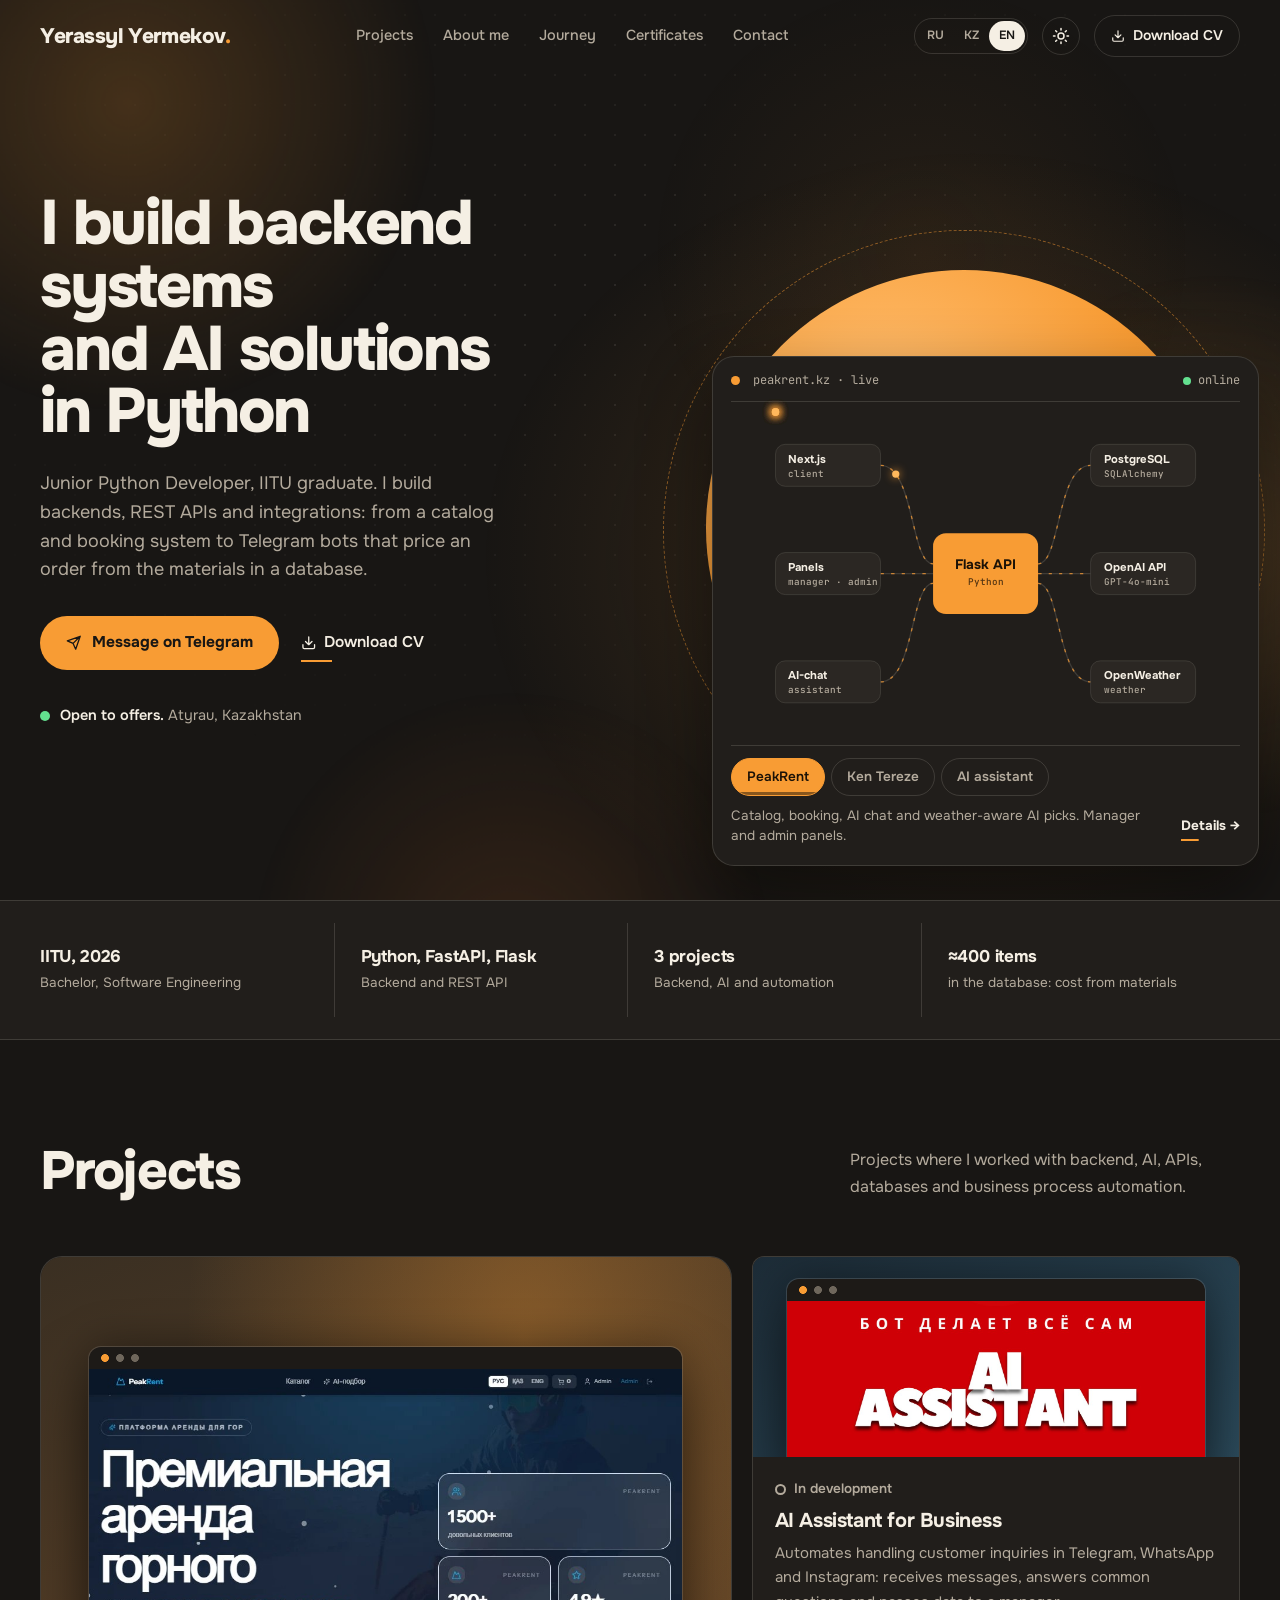
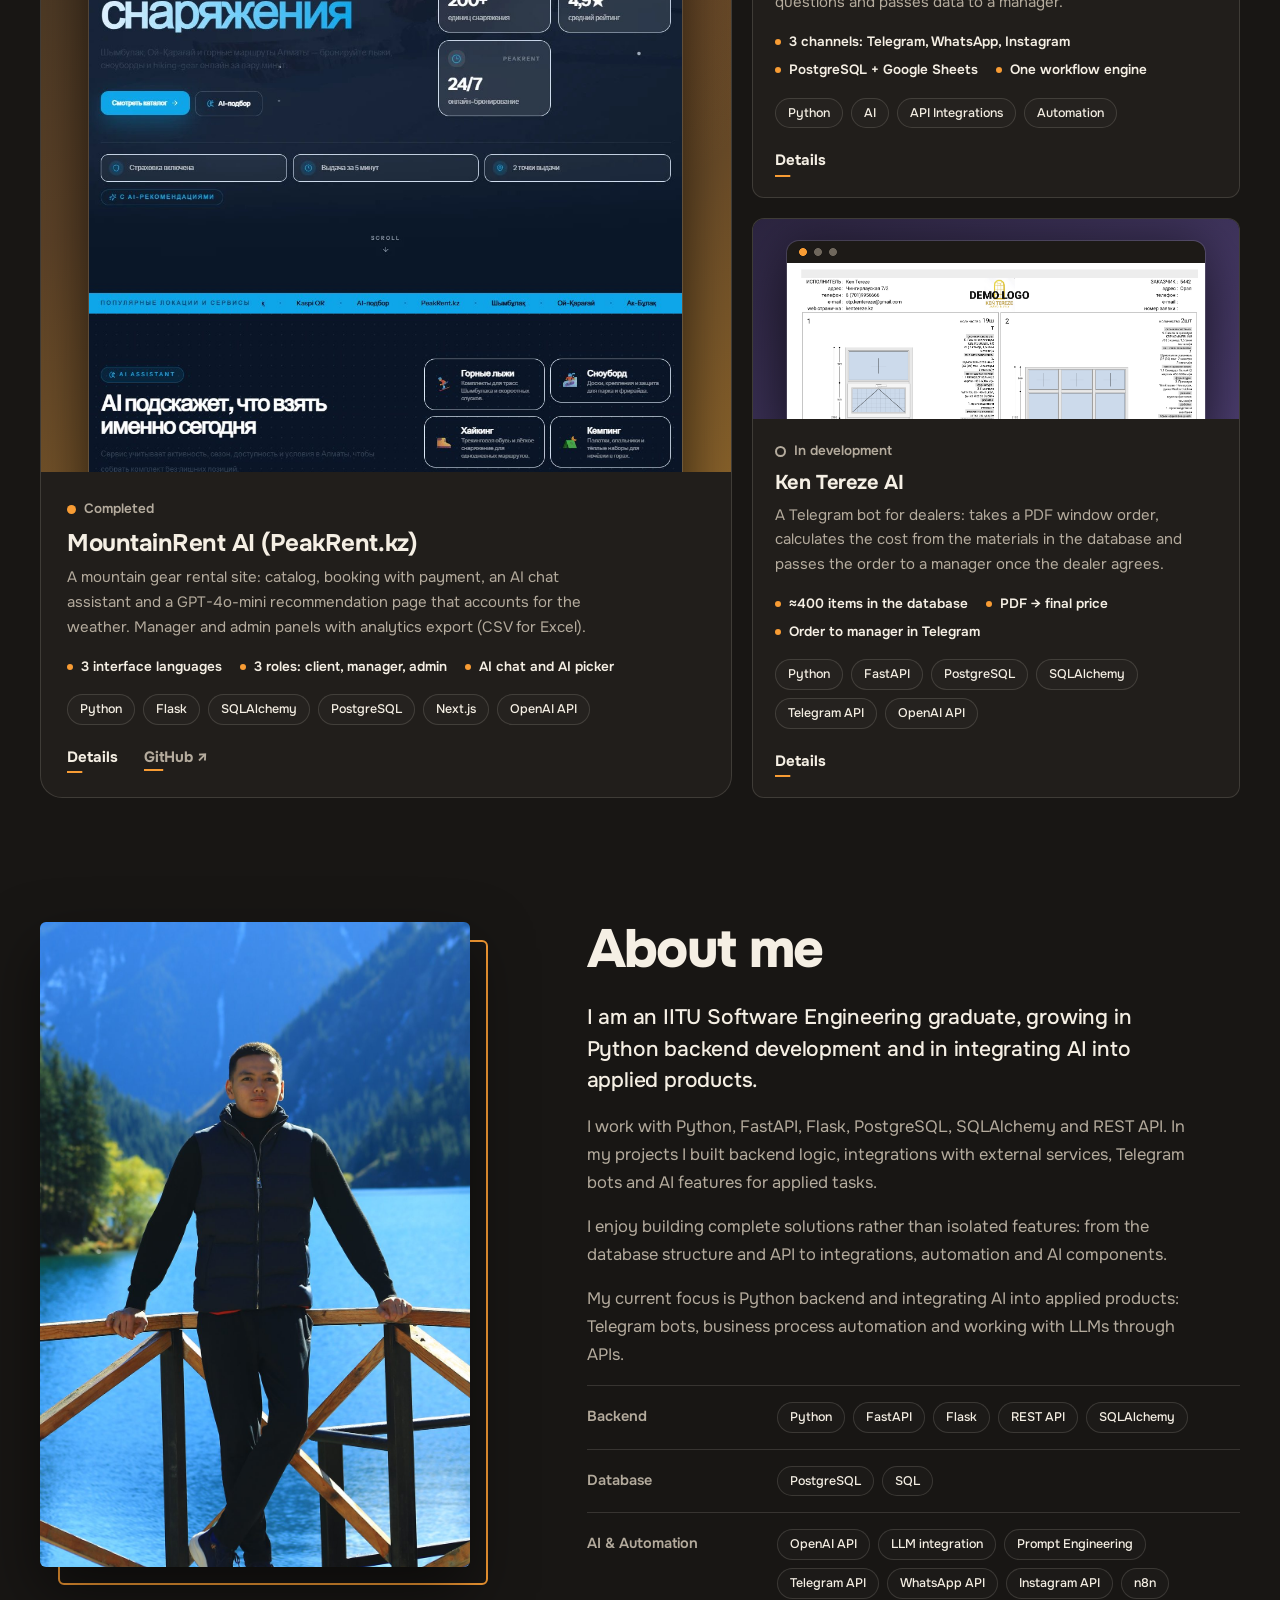
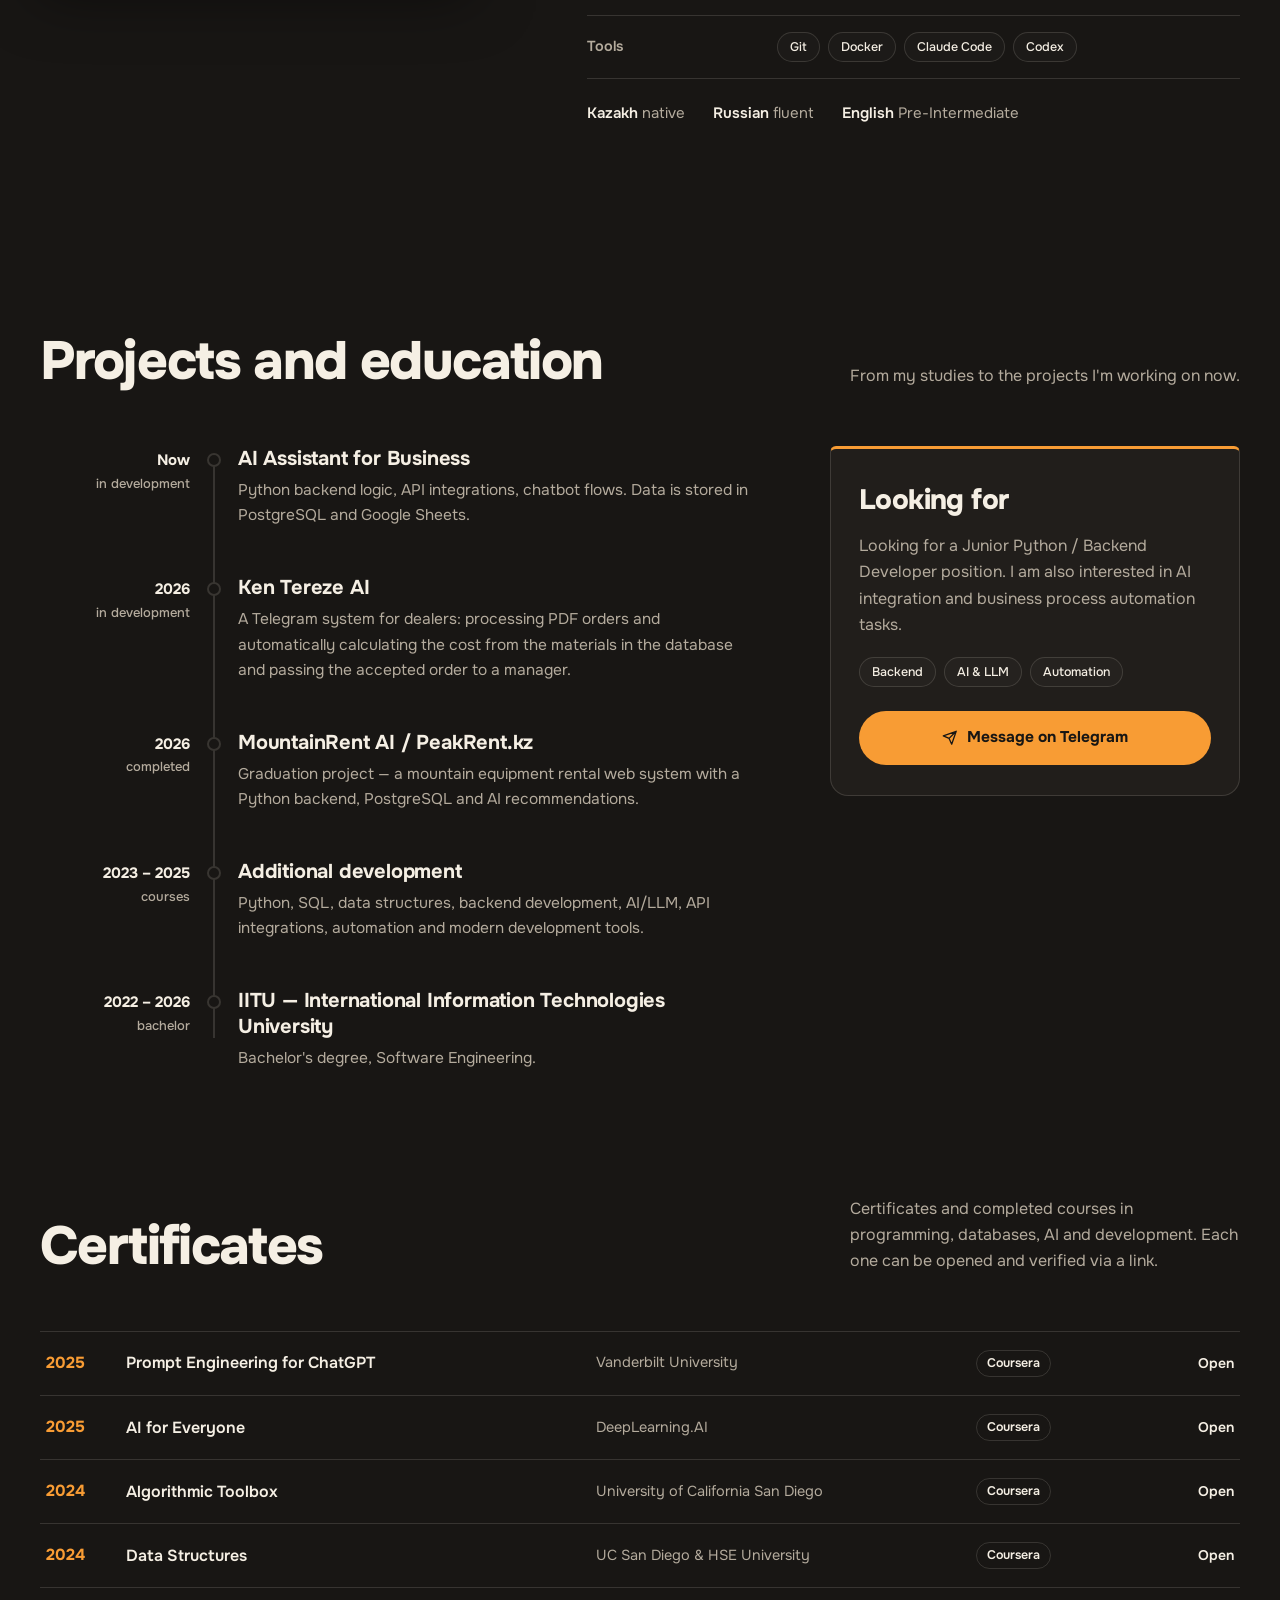
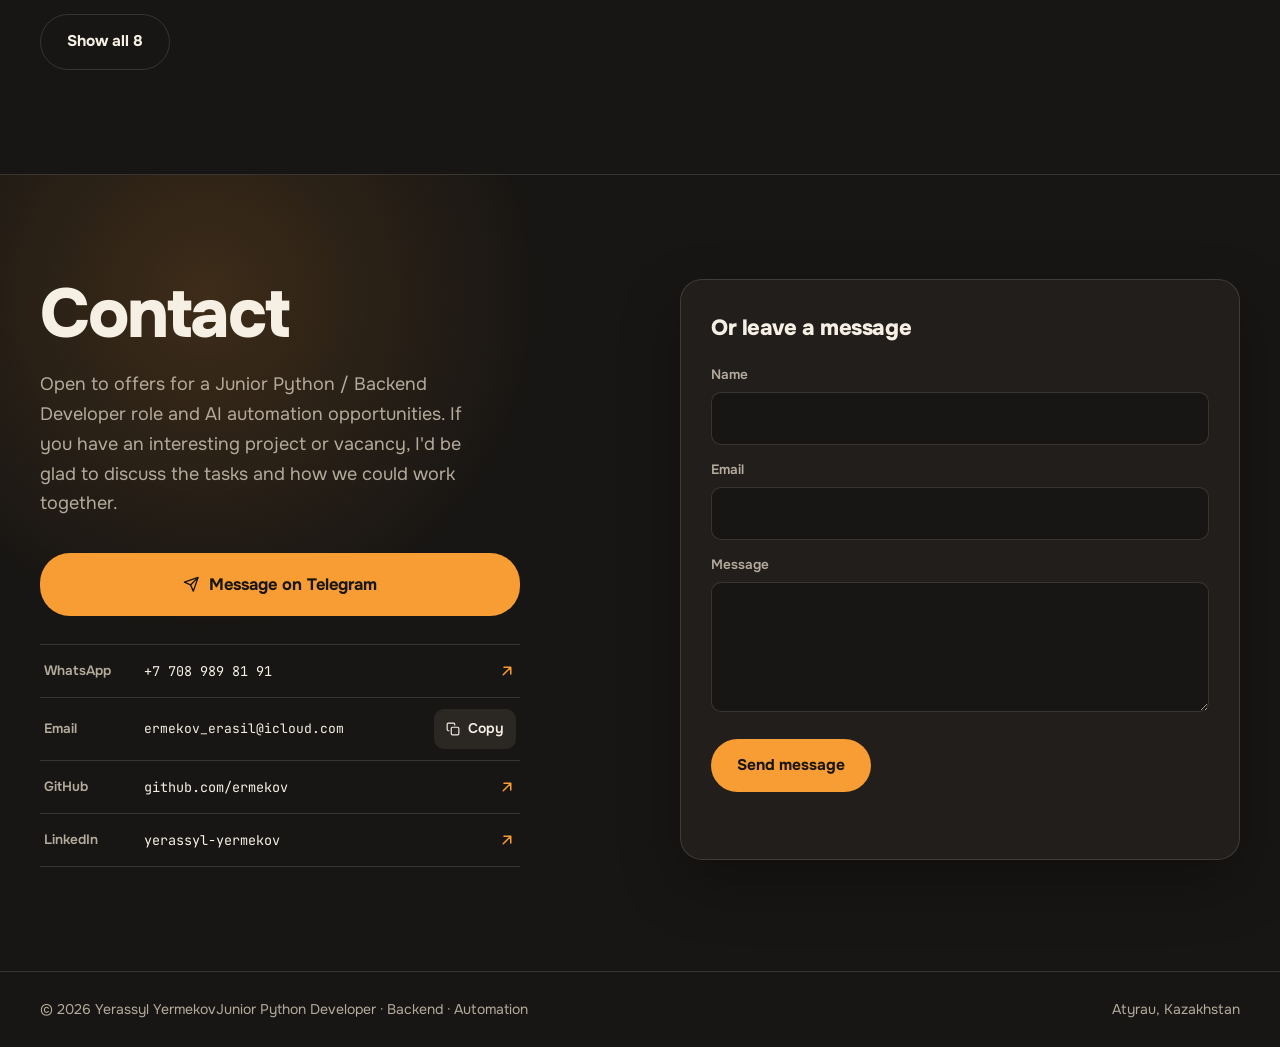
==== commit ab4dff2b: "Polish site copy in RU/KZ/EN - hero: concrete result instead of generic AI wording - reduce repeated" ====
--- a/index.html
+++ b/index.html
@@ -3,7 +3,7 @@
 <head>
 <meta charset="UTF-8">
 <meta name="viewport" content="width=device-width, initial-scale=1, viewport-fit=cover">
-<title>Ерасыл Ермеков | Junior Python Developer</title>
+<title>Yerassyl Yermekov | Junior Python Developer</title>
 <meta name="description" content="Junior Python Developer из Атырау: backend, REST API, AI-решения и автоматизация. Python, FastAPI, Flask, PostgreSQL, SQLAlchemy.">
 <meta name="color-scheme" content="dark light">
 <meta name="theme-color" content="#181614">
@@ -22,7 +22,7 @@
 <link rel="preconnect" href="https://fonts.googleapis.com">
 <link rel="preconnect" href="https://fonts.gstatic.com" crossorigin>
 <link href="https://fonts.googleapis.com/css2?family=Onest:wght@400;500;600;700;800&family=JetBrains+Mono:wght@400;500&display=swap" rel="stylesheet">
-<link rel="stylesheet" href="assets/css/style.css?v=20261034">
+<link rel="stylesheet" href="assets/css/style.css?v=20261036">
 <noscript><style>h1 .ln>span,.rise,.reveal,.disc,.bust,.term,.bub,.chat .m{opacity:1!important;transform:none!important}</style></noscript>
 </head>
 <body>
@@ -48,7 +48,7 @@
 <nav aria-label="Основное меню" class="nav" data-i18n-aria="aria_nav" id="nav">
 <a data-i18n="projects" href="#projects">Проекты</a>
 <a data-i18n="about" href="#about">Обо мне</a>
-<a data-i18n="experience" href="#path">Опыт</a>
+<a data-i18n="experience" href="#path">Путь</a>
 <a data-i18n="certificates" href="#certs">Сертификаты</a>
 <a data-i18n="contact" href="#contact">Контакты</a>
 <span class="ind" id="ind"></span>
@@ -94,8 +94,8 @@
 <div class="wrap">
 <div><b>IITU, 2026</b> <span data-i18n="fact1">Бакалавр, Software Engineering</span></div>
 <div><b>Python, FastAPI, Flask</b> <span data-i18n="fact2">Backend и REST API</span></div>
-<div><b>PostgreSQL, SQLAlchemy</b> <span data-i18n="fact3">Базы данных и backend-логика</span></div>
-<div><b data-i18n="fact4b">Kazakh, Russian, English</b> <span data-i18n="fact4s">Родной, свободный, Intermediate</span></div>
+<div><b data-i18n="fact3b">3 проекта</b> <span data-i18n="fact3">Backend, AI и автоматизация</span></div>
+<div><b data-i18n="fact4b">≈400 позиций</b> <span data-i18n="fact4s">в базе: расчёт стоимости по материалам</span></div>
 </div>
 </div>
 <!-- ======================= PROJECTS ======================= -->
@@ -208,7 +208,7 @@
 <section class="s" id="path">
 <div class="wrap">
 <div class="sh reveal">
-<h2 data-i18n="path_h">Опыт и образование</h2>
+<h2 data-i18n="path_h">Проекты и образование</h2>
 <p data-i18n="path_p">Линия заполняется по мере прокрутки: от учёбы к проектам, которые я веду сейчас.</p>
 </div>
 <div class="pathgrid">
@@ -266,7 +266,7 @@
 </div>
 </section>
 </main>
-<footer><div class="wrap"><div class="fbrand"><span data-i18n="footer_name">© 2026 Ерасыл Ермеков</span><span class="ftag" data-i18n="footer_tag">Junior Python Developer · Backend · AI Automation</span></div><span data-i18n="city">Атырау, Казахстан</span></div></footer>
+<footer><div class="wrap"><div class="fbrand"><span data-i18n="footer_name">© 2026 Yerassyl Yermekov</span><span class="ftag" data-i18n="footer_tag">Junior Python Developer · Backend · AI Automation</span></div><span data-i18n="city">Атырау, Казахстан</span></div></footer>
 <div class="mbar" id="mbar">
 <a class="btn pri" href="https://t.me/eeermekov" rel="noopener" target="_blank"><svg class="ic"><use href="#i-send"></use></svg>Telegram</a>
 <a class="btn gh" data-cv="" download="" href="assets/cv/Yermekov_Yerassyl_CV.pdf"><svg class="ic"><use href="#i-dl"></use></svg>CV</a>
@@ -277,10 +277,10 @@
 </button>
 <div aria-live="polite" class="toast" id="toast" role="status"></div><dialog aria-labelledby="pmTitle" class="pm" id="pm"><div class="pm-wrap"><button class="pm-x" data-i18n-aria="aria_close" id="pmClose" type="button"><svg class="ic"><use href="#i-x"></use></svg></button><div class="pm-panel" id="pmBody"></div></div></dialog><dialog aria-labelledby="cmTitle" class="pm cm" id="cm"><div class="pm-wrap"><button class="pm-x" data-i18n-aria="aria_close" id="cmClose" type="button"><svg class="ic"><use href="#i-x"></use></svg></button><div class="pm-panel" id="cmBody"></div></div></dialog><dialog class="lb" data-i18n-aria="aria_close" id="lb"><button class="pm-x" data-i18n-aria="aria_close" id="lbClose" type="button"><svg class="ic"><use href="#i-x"></use></svg></button><img alt="" id="lbImg"/></dialog>
 
-<script src="assets/js/config.js?v=20261034"></script>
-<script src="assets/js/i18n.js?v=20261034"></script>
-<script src="assets/js/projects.js?v=20261034"></script>
-<script src="assets/js/certs.js?v=20261034"></script>
-<script src="assets/js/main.js?v=20261034"></script>
+<script src="assets/js/config.js?v=20261036"></script>
+<script src="assets/js/i18n.js?v=20261036"></script>
+<script src="assets/js/projects.js?v=20261036"></script>
+<script src="assets/js/certs.js?v=20261036"></script>
+<script src="assets/js/main.js?v=20261036"></script>
 </body>
 </html>
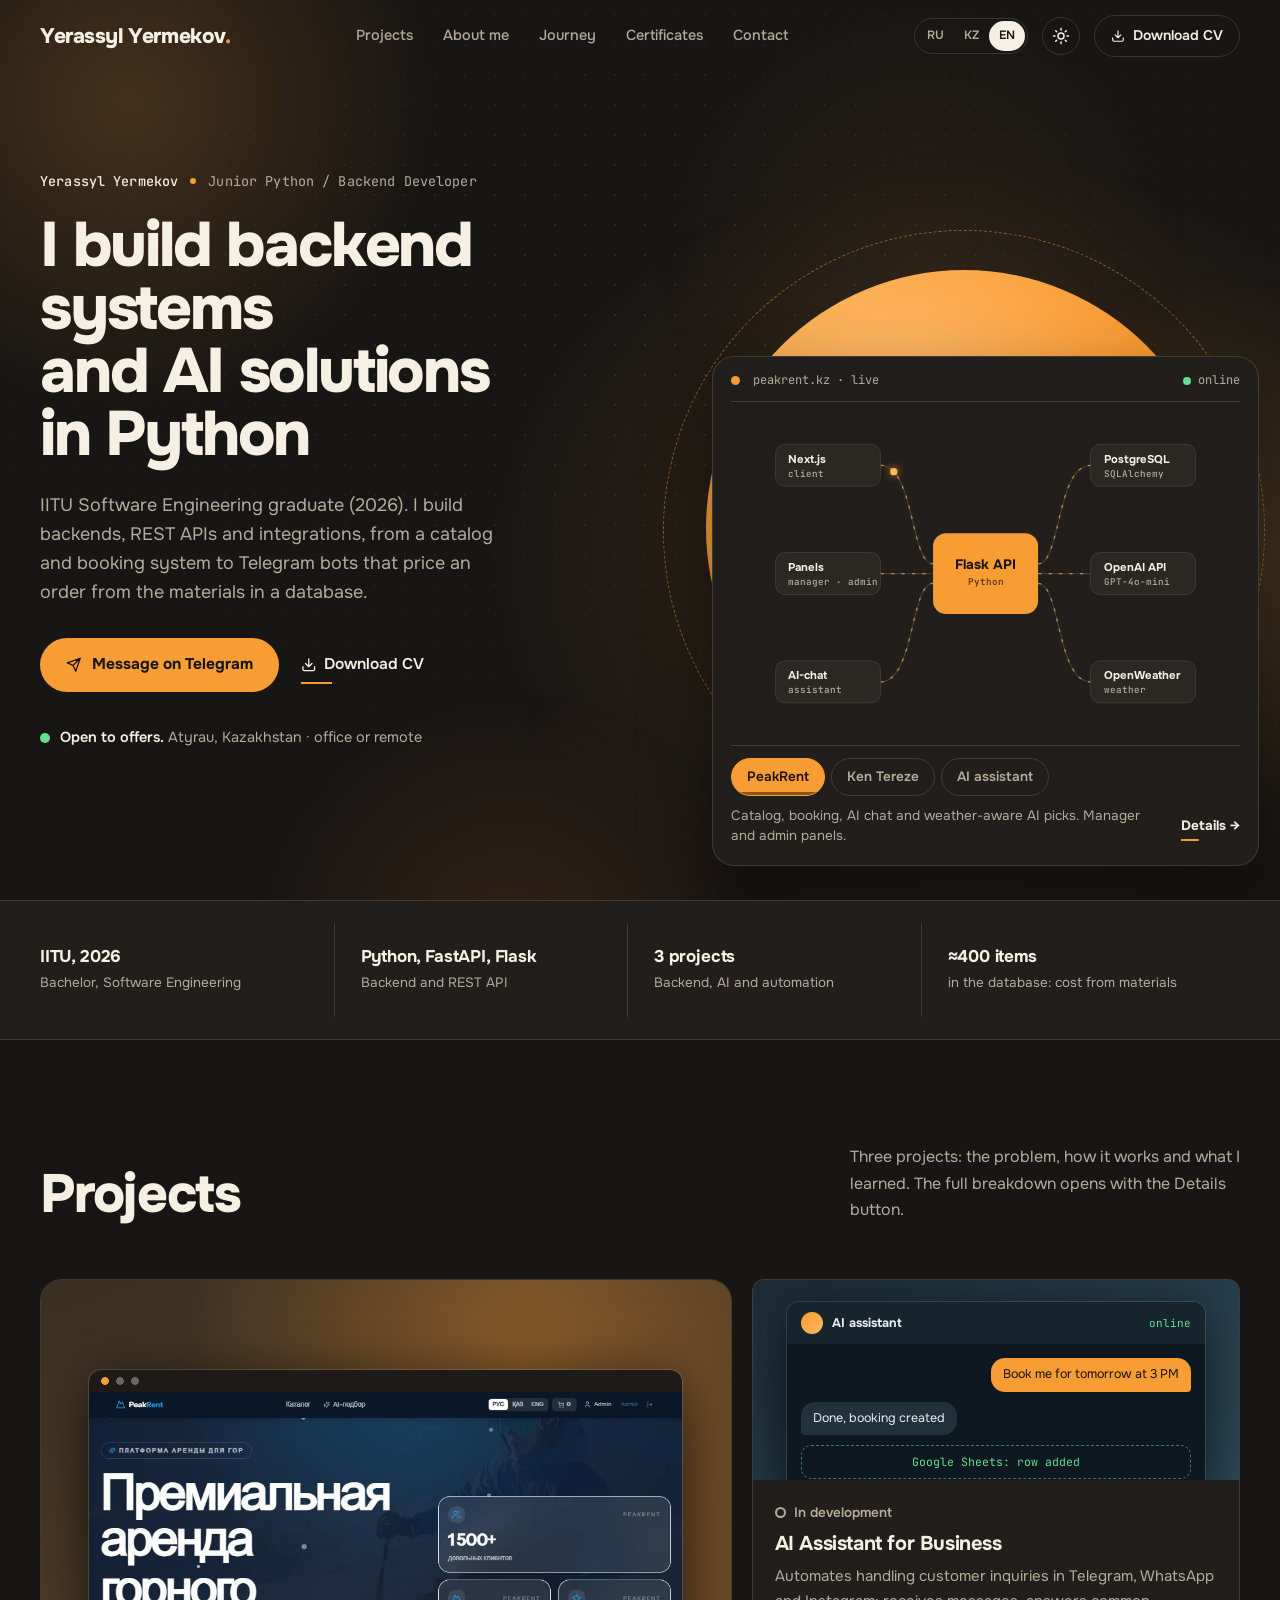
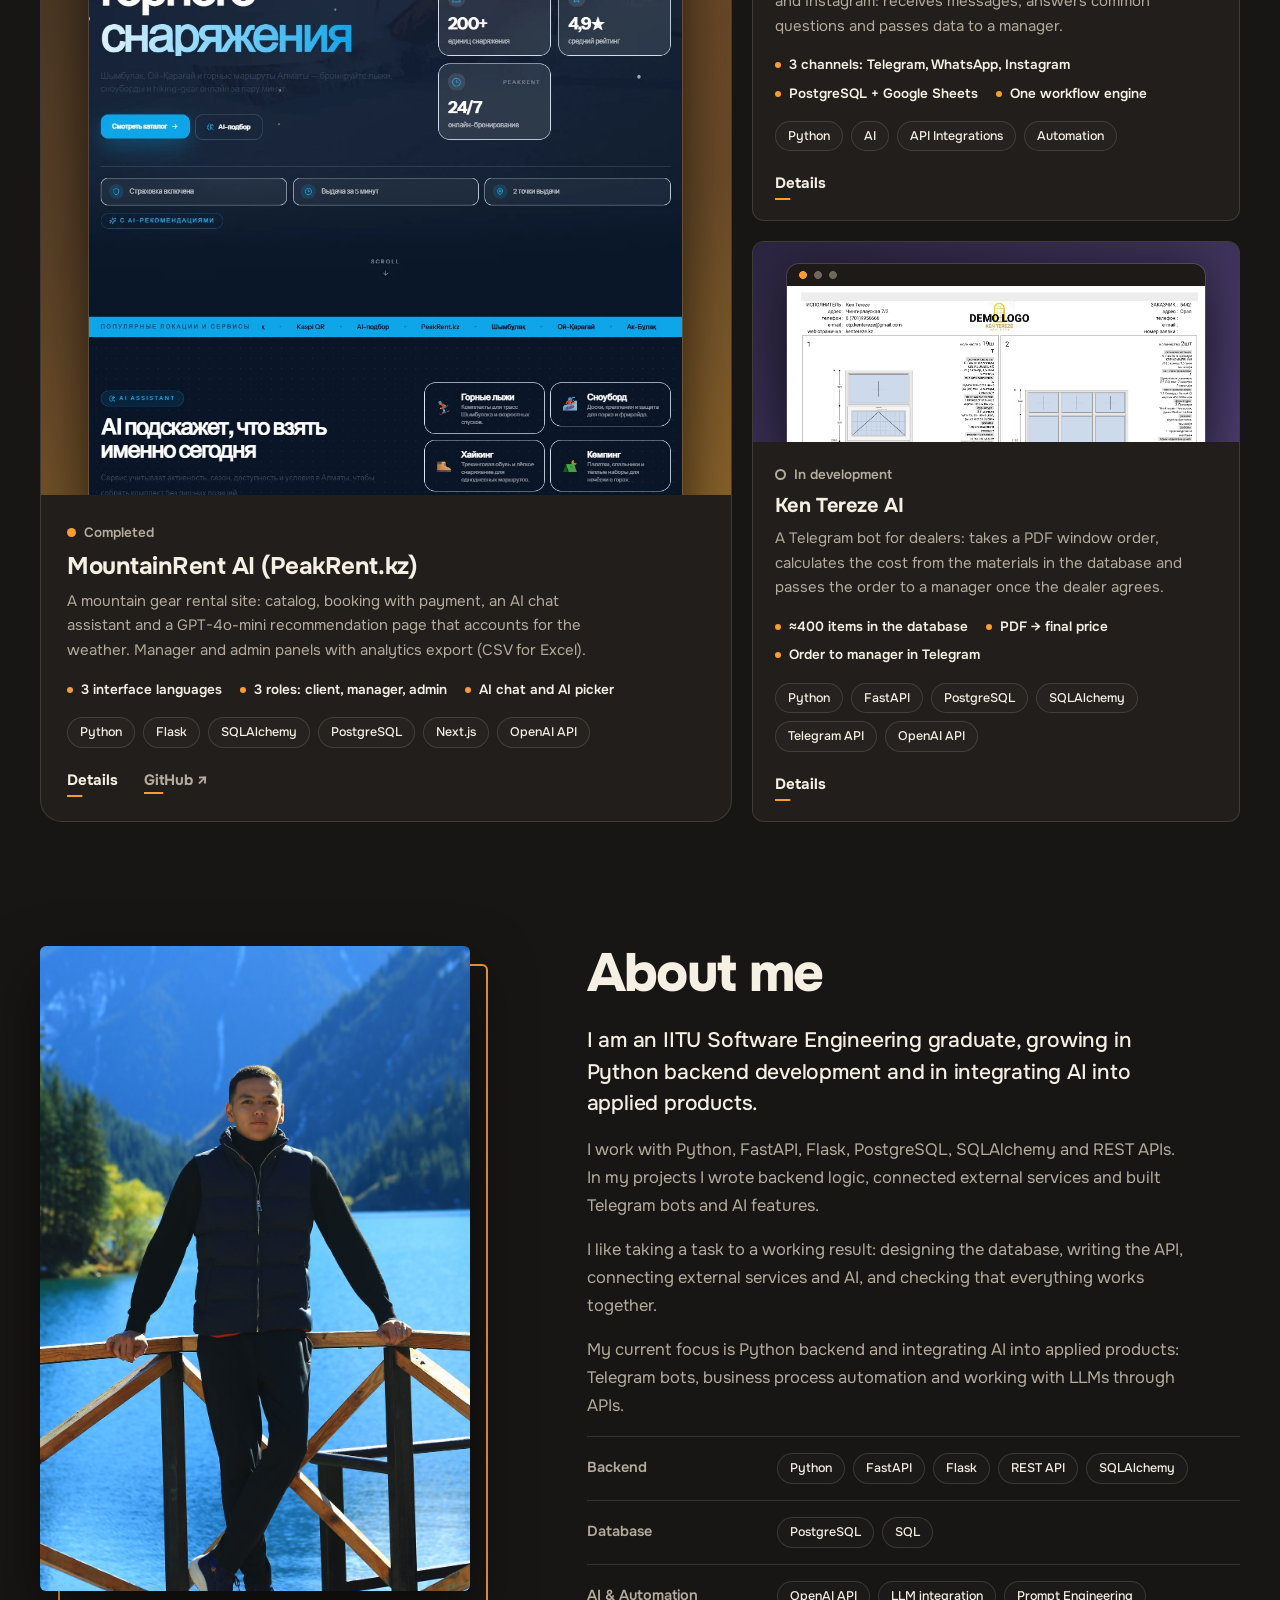
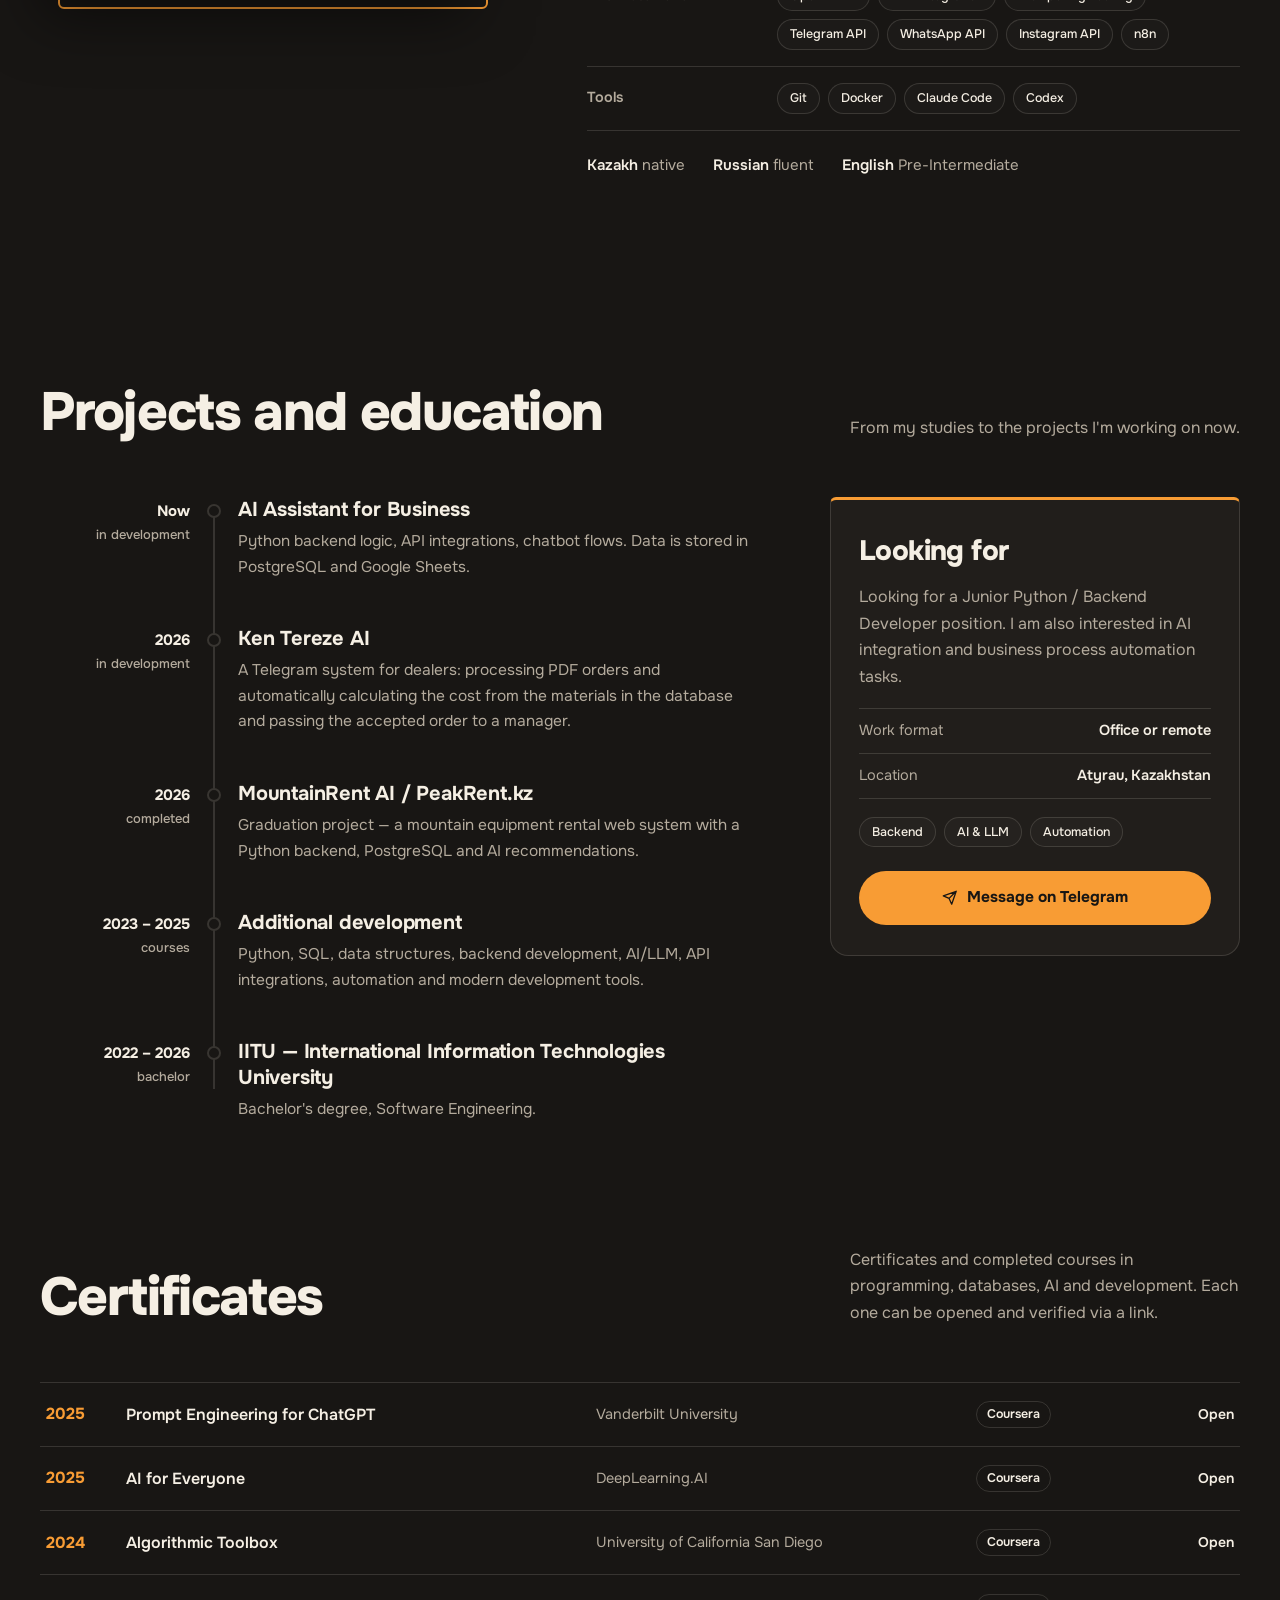
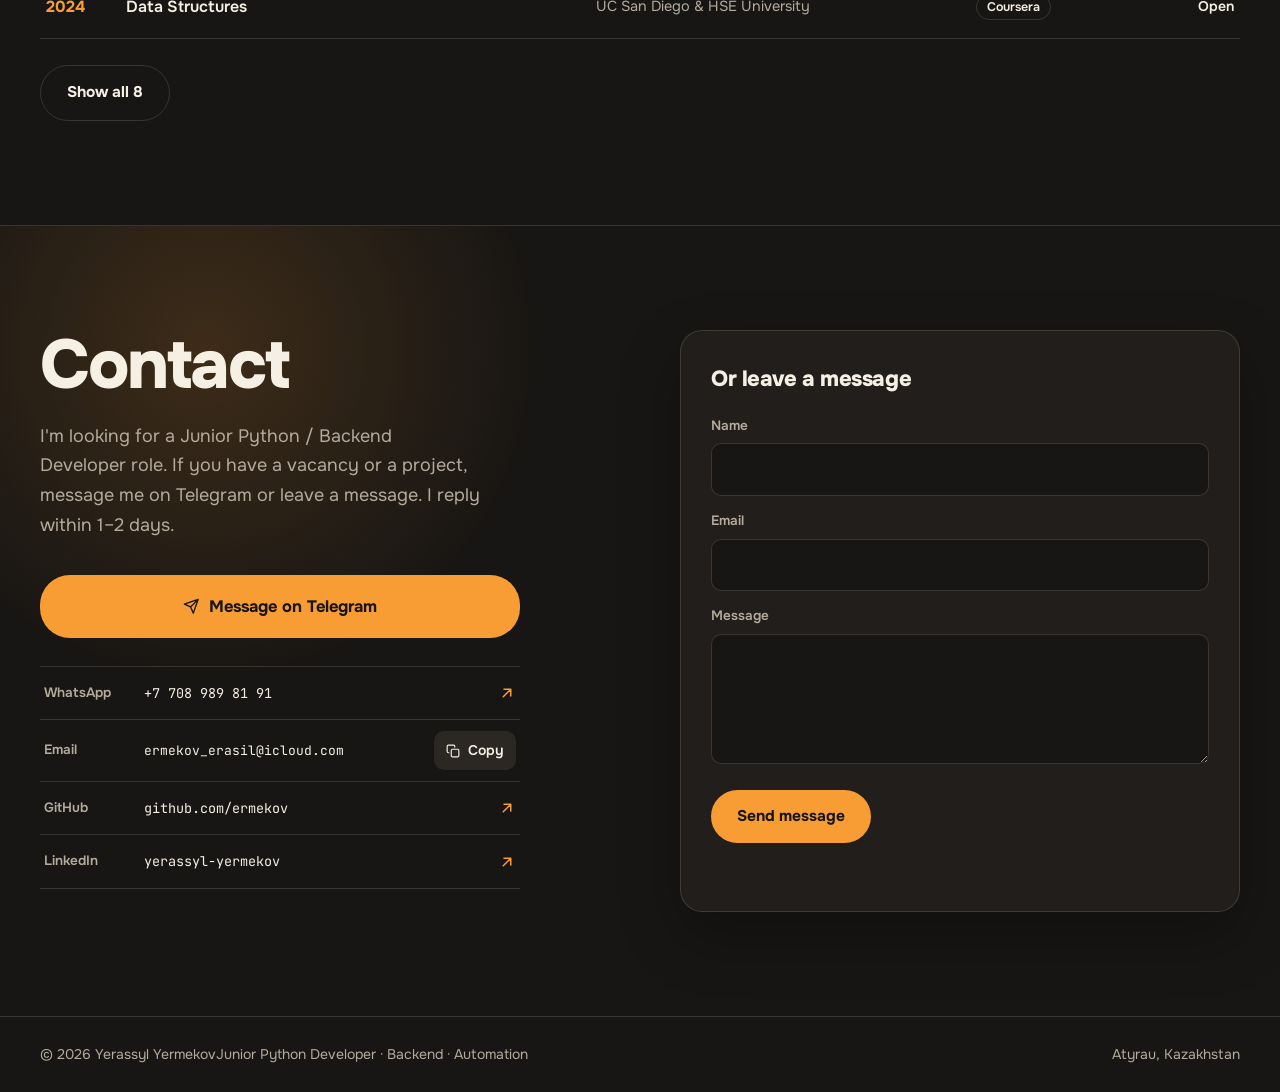
==== commit ee4b235b: "Recruiter pass: name in hero, work format, link previews, no 404s - hero: name and role above the he" ====
--- a/index.html
+++ b/index.html
@@ -7,25 +7,30 @@
 <meta name="description" content="Junior Python Developer из Атырау: backend, REST API, AI-решения и автоматизация. Python, FastAPI, Flask, PostgreSQL, SQLAlchemy.">
 <meta name="color-scheme" content="dark light">
 <meta name="theme-color" content="#181614">
-<!-- Домен: если смените адрес сайта, замените его в canonical, og:url и og:image -->
-<link rel="canonical" href="https://cvyermekov.vercel.app/">
-<meta property="og:url" content="https://cvyermekov.vercel.app/">
+<!-- Домен: если смените адрес сайта, замените его в canonical, og:url, og:image, twitter:image и JSON-LD ниже -->
+<link rel="canonical" href="https://cv-yerassyl.vercel.app/">
+<meta property="og:url" content="https://cv-yerassyl.vercel.app/">
 <meta property="og:type" content="website">
 <meta property="og:title" content="Yerassyl Yermekov | Junior Python Developer">
 <meta property="og:description" content="Backend, REST API, AI-решения и автоматизация на Python.">
-<meta property="og:image" content="https://cvyermekov.vercel.app/assets/img/og.png">
+<meta property="og:image" content="https://cv-yerassyl.vercel.app/assets/img/og.png">
+<meta property="og:image:width" content="1200">
+<meta property="og:image:height" content="630">
 <meta name="twitter:card" content="summary_large_image">
-<meta name="twitter:image" content="https://cvyermekov.vercel.app/assets/img/og.png">
+<meta name="twitter:image" content="https://cv-yerassyl.vercel.app/assets/img/og.png">
 <script>(function(){try{var t=localStorage.getItem('theme');if(t==='light'||t==='dark')document.documentElement.setAttribute('data-theme',t)}catch(e){}})()</script>
 <script>(function(){try{var q=new URLSearchParams(location.search).get('lang'),l=localStorage.getItem('lang'),n=(navigator.language||'').toLowerCase(),a=['ru','kk','en'];document.documentElement.lang=a.indexOf(q)>-1?q:a.indexOf(l)>-1?l:n.indexOf('kk')==0?'kk':n.indexOf('en')==0?'en':'ru'}catch(e){}})()</script>
+<script>requestAnimationFrame(function(){requestAnimationFrame(function(){document.documentElement.classList.add("ready")})})</script>
+<script type="application/ld+json">{"@context": "https://schema.org", "@type": "Person", "name": "Yerassyl Yermekov", "alternateName": "Ерасыл Ермеков", "jobTitle": "Junior Python / Backend Developer", "address": {"@type": "PostalAddress", "addressLocality": "Atyrau", "addressCountry": "KZ"}, "url": "https://cv-yerassyl.vercel.app/", "image": "https://cv-yerassyl.vercel.app/assets/img/og.png", "email": "mailto:ermekov_erasil@icloud.com", "alumniOf": {"@type": "CollegeOrUniversity", "name": "International Information Technologies University (IITU)"}, "knowsAbout": ["Python", "FastAPI", "Flask", "PostgreSQL", "SQLAlchemy", "REST API", "OpenAI API", "Telegram Bot API"], "sameAs": ["https://github.com/ermekov", "https://www.linkedin.com/in/yerassyl-yermekov-08b4b2300/", "https://t.me/eeermekov"]}</script>
 <link rel="icon" type="image/svg+xml" href="assets/img/favicon.svg">
 <link rel="preconnect" href="https://fonts.googleapis.com">
 <link rel="preconnect" href="https://fonts.gstatic.com" crossorigin>
 <link href="https://fonts.googleapis.com/css2?family=Onest:wght@400;500;600;700;800&family=JetBrains+Mono:wght@400;500&display=swap" rel="stylesheet">
-<link rel="stylesheet" href="assets/css/style.css?v=20261036">
+<link rel="stylesheet" href="assets/css/style.css?v=20261045">
 <noscript><style>h1 .ln>span,.rise,.reveal,.disc,.bust,.term,.bub,.chat .m{opacity:1!important;transform:none!important}</style></noscript>
 </head>
 <body>
+<a class="skip" data-i18n="skip" href="#top">Перейти к содержанию</a>
 <div aria-hidden="true" class="bgfx"><i class="b1"></i><i class="b2"></i><i class="b3"></i></div>
 
 <svg aria-hidden="true" height="0" style="position:absolute" width="0">
@@ -51,6 +56,7 @@
 <a data-i18n="experience" href="#path">Путь</a>
 <a data-i18n="certificates" href="#certs">Сертификаты</a>
 <a data-i18n="contact" href="#contact">Контакты</a>
+<div aria-label="Язык" class="lang lang-m" data-i18n-aria="aria_lang" role="group"><button aria-pressed="true" data-l="ru" type="button">RU</button><button aria-pressed="false" data-l="kk" type="button">KZ</button><button aria-pressed="false" data-l="en" type="button">EN</button></div>
 <span class="ind" id="ind"></span>
 </nav>
 <div class="hr">
@@ -70,17 +76,18 @@
 <section class="hero">
 <div class="wrap">
 <div class="copy">
+<p class="eyebrow rise" style="--d:0s"><b>Yerassyl Yermekov</b><span data-i18n="hero_role">Junior Python / Backend Developer</span></p>
 <h1>
 <span class="ln"><span data-i18n="h1a" style="--d:.05s">Строю backend-системы</span></span>
 <span class="ln"><span data-i18n="h1b" style="--d:.16s">и AI-решения</span></span>
 <span class="ln"><span data-i18n="h1c" style="--d:.27s">на Python</span></span>
 </h1>
-<p class="lead rise" data-i18n="lead" style="--d:.5s">Junior Python Developer, выпускник IITU по направлению Software Engineering. Разрабатываю backend, REST API, интеграции и AI-автоматизацию — от идеи и архитектуры до работающего решения.</p>
+<p class="lead rise" data-i18n="lead" style="--d:.5s">Выпускник IITU, Software Engineering (2026). Делаю backend, REST API и интеграции: от каталога и бронирования до Telegram-ботов, которые считают стоимость заказа по материалам из базы.</p>
 <div class="cta rise" style="--d:.65s">
 <a class="btn pri" href="https://t.me/eeermekov" rel="noopener" target="_blank"><svg class="ic"><use href="#i-send"></use></svg><span data-i18n="tg">Написать в Telegram</span></a>
 <a class="tlink" data-cv="" download="" href="assets/cv/Yermekov_Yerassyl_CV.pdf"><svg class="ic"><use href="#i-dl"></use></svg><span data-i18n="cv">Скачать CV</span></a>
 </div>
-<div class="status rise" style="--d:.8s"><span class="dot"></span><span><b data-i18n="status_open">Открыт к предложениям.</b> <span data-i18n="city">Атырау, Казахстан</span></span></div>
+<div class="status rise" style="--d:.8s"><span class="dot"></span><span><b data-i18n="status_open">Открыт к предложениям.</b> <span data-i18n="city">Атырау, Казахстан</span> · <span data-i18n="work_format">офис или удалённо</span></span></div>
 </div>
 <div aria-hidden="false" class="stage">
 <div class="disc"></div>
@@ -103,7 +110,7 @@
 <div class="wrap">
 <div class="sh reveal">
 <h2 data-i18n="projects">Проекты</h2>
-<p data-i18n="projects_sub">Проекты, в которых я работал с backend, AI, API, базами данных и автоматизацией бизнес-процессов.</p>
+<p data-i18n="projects_sub">Три проекта: задача, устройство и чему я научился. Полный разбор открывается по кнопке «Подробнее».</p>
 </div>
 <div class="bento">
 <article class="p big reveal" data-slug="peakrent-ai">
@@ -136,6 +143,7 @@
 <article class="p sm reveal" data-slug="ai-business-assistant" style="--d:.1s">
 <div class="art as">
 <div class="chat">
+<div class="ch"><i></i><b data-i18n="vt_as">AI-ассистент</b><span>online</span></div>
 <div class="m u" data-i18n="chat1" style="--d:.3s">Запишите меня на завтра в 15:00</div>
 <div class="m b" data-i18n="chat2" style="--d:1s">Готово, запись создана</div>
 <div class="m s" data-i18n="chat3" style="--d:1.7s">Google Sheets: строка добавлена</div>
@@ -190,10 +198,10 @@
 <div class="ph reveal"><img alt="Yerassyl Yermekov" height="1719" loading="lazy" src="assets/img/about.jpg" width="1100"/></div>
 <div>
 <h2 class="reveal" data-i18n="about">Обо мне</h2>
-<p class="reveal" data-i18n="about_p1" style="margin-top:24px">Я выпускник IITU по направлению Software Engineering и развиваюсь в Python backend-разработке и AI-автоматизации.</p>
-<p class="reveal" data-i18n="about_p2">Работаю с Python, FastAPI, Flask, PostgreSQL, SQLAlchemy и REST API. В своих проектах разрабатывал backend-логику, интеграции с внешними сервисами, Telegram-ботов и AI-функции для решения прикладных задач.</p>
-<p class="reveal" data-i18n="about_p3">Мне интересно создавать не просто отдельные функции, а полноценные решения: от структуры базы данных и API до интеграций, автоматизации и AI-компонентов.</p>
-<p class="reveal" data-i18n="about_p4">Сейчас мой основной фокус — Python Backend и AI Engineering: LLM-интеграции, автоматизация бизнес-процессов и создание AI-powered приложений.</p>
+<p class="reveal" data-i18n="about_p1" style="margin-top:24px">Я выпускник IITU по направлению Software Engineering и развиваюсь в Python backend-разработке и интеграции AI в прикладные продукты.</p>
+<p class="reveal" data-i18n="about_p2">Работаю с Python, FastAPI, Flask, PostgreSQL, SQLAlchemy и REST API. В проектах писал backend-логику, подключал внешние сервисы, делал Telegram-ботов и AI-функции.</p>
+<p class="reveal" data-i18n="about_p3">Мне нравится доводить задачу до рабочего результата: продумать структуру базы, написать API, подключить внешние сервисы и AI и проверить, что всё работает вместе.</p>
+<p class="reveal" data-i18n="about_p4">Сейчас мой основной фокус — Python backend и интеграция AI в прикладные продукты: Telegram-боты, автоматизация бизнес-процессов и работа с LLM через API.</p>
 <div class="mx reveal">
 <div class="r"><b data-i18n="sk_python">Backend</b><div class="chips"><span class="chip">Python</span><span class="chip">FastAPI</span><span class="chip">Flask</span><span class="chip">REST API</span><span class="chip">SQLAlchemy</span></div></div>
 <div class="r"><b data-i18n="sk_data">Database</b><div class="chips"><span class="chip">PostgreSQL</span><span class="chip">SQL</span></div></div>
@@ -222,7 +230,8 @@
 </div>
 <aside class="want2 reveal" style="--d:.1s">
 <h3 data-i18n="want_h">Ищу</h3>
-<p data-i18n="want_p">Ищу позицию Junior Python / Backend Developer или Junior AI Automation Developer. Хочу развиваться в backend-разработке, AI-интеграциях и автоматизации бизнес-процессов.</p>
+<p data-i18n="want_p">Ищу позицию Junior Python / Backend Developer. Также интересны задачи по интеграции AI и автоматизации бизнес-процессов.</p>
+<dl class="wfacts"><div><dt data-i18n="wf_format_l">Формат работы</dt><dd data-i18n="wf_format">Офис или удалённо</dd></div><div><dt data-i18n="wf_city_l">Город</dt><dd data-i18n="city">Атырау, Казахстан</dd></div></dl>
 <div class="chips"><span class="chip" data-i18n="want_c1">Backend</span><span class="chip" data-i18n="want_c2">AI &amp; LLM</span><span class="chip" data-i18n="want_c3">Automation</span></div>
 <a class="btn pri" href="https://t.me/eeermekov" rel="noopener" target="_blank"><svg class="ic"><use href="#i-send"></use></svg><span data-i18n="tg">Написать в Telegram</span></a>
 </aside>
@@ -245,7 +254,7 @@
 <div class="wrap ct">
 <div class="reveal">
 <h2 data-i18n="contact_h">Контакты</h2>
-<p class="sub" data-i18n="contact_p">Открыт к предложениям на позиции Junior Python / Backend Developer и в направлении AI-автоматизации. Если у вас есть интересный проект или вакансия — буду рад обсудить задачи и возможности сотрудничества.</p>
+<p class="sub" data-i18n="contact_p">Ищу работу Junior Python / Backend Developer. Если у вас есть вакансия или проект, напишите в Telegram или оставьте сообщение. Отвечу в течение 1–2 дней.</p>
 <a class="btn pri big" href="https://t.me/eeermekov" rel="noopener" target="_blank"><svg class="ic"><use href="#i-send"></use></svg><span data-i18n="tg">Написать в Telegram</span></a>
 <ul class="chl">
 <li><a class="row" href="https://wa.me/77089898191" rel="noopener" target="_blank"><span class="k">WhatsApp</span><span class="v">+7 708 989 81 91</span><svg class="ic go"><use href="#i-arrow"></use></svg></a></li>
@@ -266,7 +275,7 @@
 </div>
 </section>
 </main>
-<footer><div class="wrap"><div class="fbrand"><span data-i18n="footer_name">© 2026 Yerassyl Yermekov</span><span class="ftag" data-i18n="footer_tag">Junior Python Developer · Backend · AI Automation</span></div><span data-i18n="city">Атырау, Казахстан</span></div></footer>
+<footer><div class="wrap"><div class="fbrand"><span data-i18n="footer_name">© 2026 Yerassyl Yermekov</span><span class="ftag" data-i18n="footer_tag">Junior Python Developer · Backend · Automation</span></div><span data-i18n="city">Атырау, Казахстан</span></div></footer>
 <div class="mbar" id="mbar">
 <a class="btn pri" href="https://t.me/eeermekov" rel="noopener" target="_blank"><svg class="ic"><use href="#i-send"></use></svg>Telegram</a>
 <a class="btn gh" data-cv="" download="" href="assets/cv/Yermekov_Yerassyl_CV.pdf"><svg class="ic"><use href="#i-dl"></use></svg>CV</a>
@@ -277,10 +286,10 @@
 </button>
 <div aria-live="polite" class="toast" id="toast" role="status"></div><dialog aria-labelledby="pmTitle" class="pm" id="pm"><div class="pm-wrap"><button class="pm-x" data-i18n-aria="aria_close" id="pmClose" type="button"><svg class="ic"><use href="#i-x"></use></svg></button><div class="pm-panel" id="pmBody"></div></div></dialog><dialog aria-labelledby="cmTitle" class="pm cm" id="cm"><div class="pm-wrap"><button class="pm-x" data-i18n-aria="aria_close" id="cmClose" type="button"><svg class="ic"><use href="#i-x"></use></svg></button><div class="pm-panel" id="cmBody"></div></div></dialog><dialog class="lb" data-i18n-aria="aria_close" id="lb"><button class="pm-x" data-i18n-aria="aria_close" id="lbClose" type="button"><svg class="ic"><use href="#i-x"></use></svg></button><img alt="" id="lbImg"/></dialog>
 
-<script src="assets/js/config.js?v=20261036"></script>
-<script src="assets/js/i18n.js?v=20261036"></script>
-<script src="assets/js/projects.js?v=20261036"></script>
-<script src="assets/js/certs.js?v=20261036"></script>
-<script src="assets/js/main.js?v=20261036"></script>
+<script src="assets/js/config.js?v=20261045"></script>
+<script src="assets/js/i18n.js?v=20261045"></script>
+<script src="assets/js/projects.js?v=20261045"></script>
+<script src="assets/js/certs.js?v=20261045"></script>
+<script src="assets/js/main.js?v=20261045"></script>
 </body>
 </html>
--- a/assets/css/style.css
+++ b/assets/css/style.css
@@ -647,3 +647,50 @@
   .art .shot-bg{inset:12% 6% -10% 6%}
 }
 .p[data-slug="ai-business-assistant"]{--py:62%}
+
+
+/* =====================================================================
+   Recruiter pass: skip link, name eyebrow, mobile menu language, touch targets
+   ===================================================================== */
+.skip{position:fixed;left:12px;top:-64px;z-index:120;background:var(--orange);color:var(--ink);padding:10px 16px;border-radius:10px;font-weight:700;font-size:14.5px;transition:top .2s var(--ease)}
+.skip:focus{top:12px}
+
+.eyebrow{display:flex;flex-wrap:wrap;align-items:center;gap:6px 0;margin:0 0 22px;font-family:var(--mono);font-size:13.5px;letter-spacing:.01em;color:var(--muted)}
+.eyebrow b{font-weight:500;color:var(--paper)}
+.eyebrow b::after{content:"";display:inline-block;width:6px;height:6px;margin:0 12px 2px;border-radius:50%;background:var(--orange);vertical-align:middle}
+
+.lang-m{display:none}
+@media(max-width:520px){
+  .hr .lang{display:none}
+  .nav.open .lang-m{display:flex;align-self:flex-start;margin:16px 0 4px}
+  .lang-m button{padding:9px 16px;font-size:14px}
+  .theme{width:44px;height:44px;font-size:18px}
+  .burger{width:44px;height:44px;padding:0;display:grid;place-items:center}
+  .eyebrow{font-size:12.5px}
+}
+@media(pointer:coarse){
+  .more::before,.vcap button::before,.tlink::before,.crow .o::before{content:"";position:absolute;inset:-10px -8px}
+  .copy-b{min-width:44px;min-height:44px;justify-content:center}
+}
+@media(max-width:1000px){
+  .nav.open{background:var(--bg);box-shadow:0 24px 40px rgba(0,0,0,.35)}
+}
+@media(max-width:520px){
+  .lang-m button{padding:12px 18px}
+}
+
+/* AI assistant card: messenger window in the same frame as the screenshot cards */
+.as .chat{left:7%;right:7%;top:11%;bottom:-10%;width:auto;transform:none;border-radius:12px 12px 0 0;padding:0 0 16px;gap:10px;box-shadow:0 0 0 1px rgba(255,255,255,.12),0 -6px 40px rgba(0,0,0,.25),0 30px 60px rgba(0,0,0,.5);transition:transform .6s var(--ease)}
+.as .chat .ch{display:flex;align-items:center;gap:9px;padding:10px 14px;margin-bottom:4px;background:#16242e;border-radius:12px 12px 0 0;font-size:12.5px;color:#e8eef2}
+.as .chat .ch i{display:block;flex:none;width:22px;height:22px;border-radius:50%;background:linear-gradient(135deg,#f89c34,#ffb85c)}
+.as .chat .ch b{font-weight:700}
+.as .chat .ch span{margin-left:auto;font-family:var(--mono);font-size:11px;color:var(--ok)}
+.as .chat .m{margin:0 14px}
+.p:hover .as .chat{transform:translateY(-8px)}
+
+/* "Looking for" card: work format and location, the first things a recruiter asks */
+.wfacts{margin:0 0 18px;padding:0}
+.wfacts div{display:flex;justify-content:space-between;gap:16px;padding:10px 0;border-top:1px solid var(--line);font-size:14.5px}
+.wfacts div:last-child{border-bottom:1px solid var(--line)}
+.wfacts dt{color:var(--muted)}
+.wfacts dd{margin:0;font-weight:600;text-align:right}
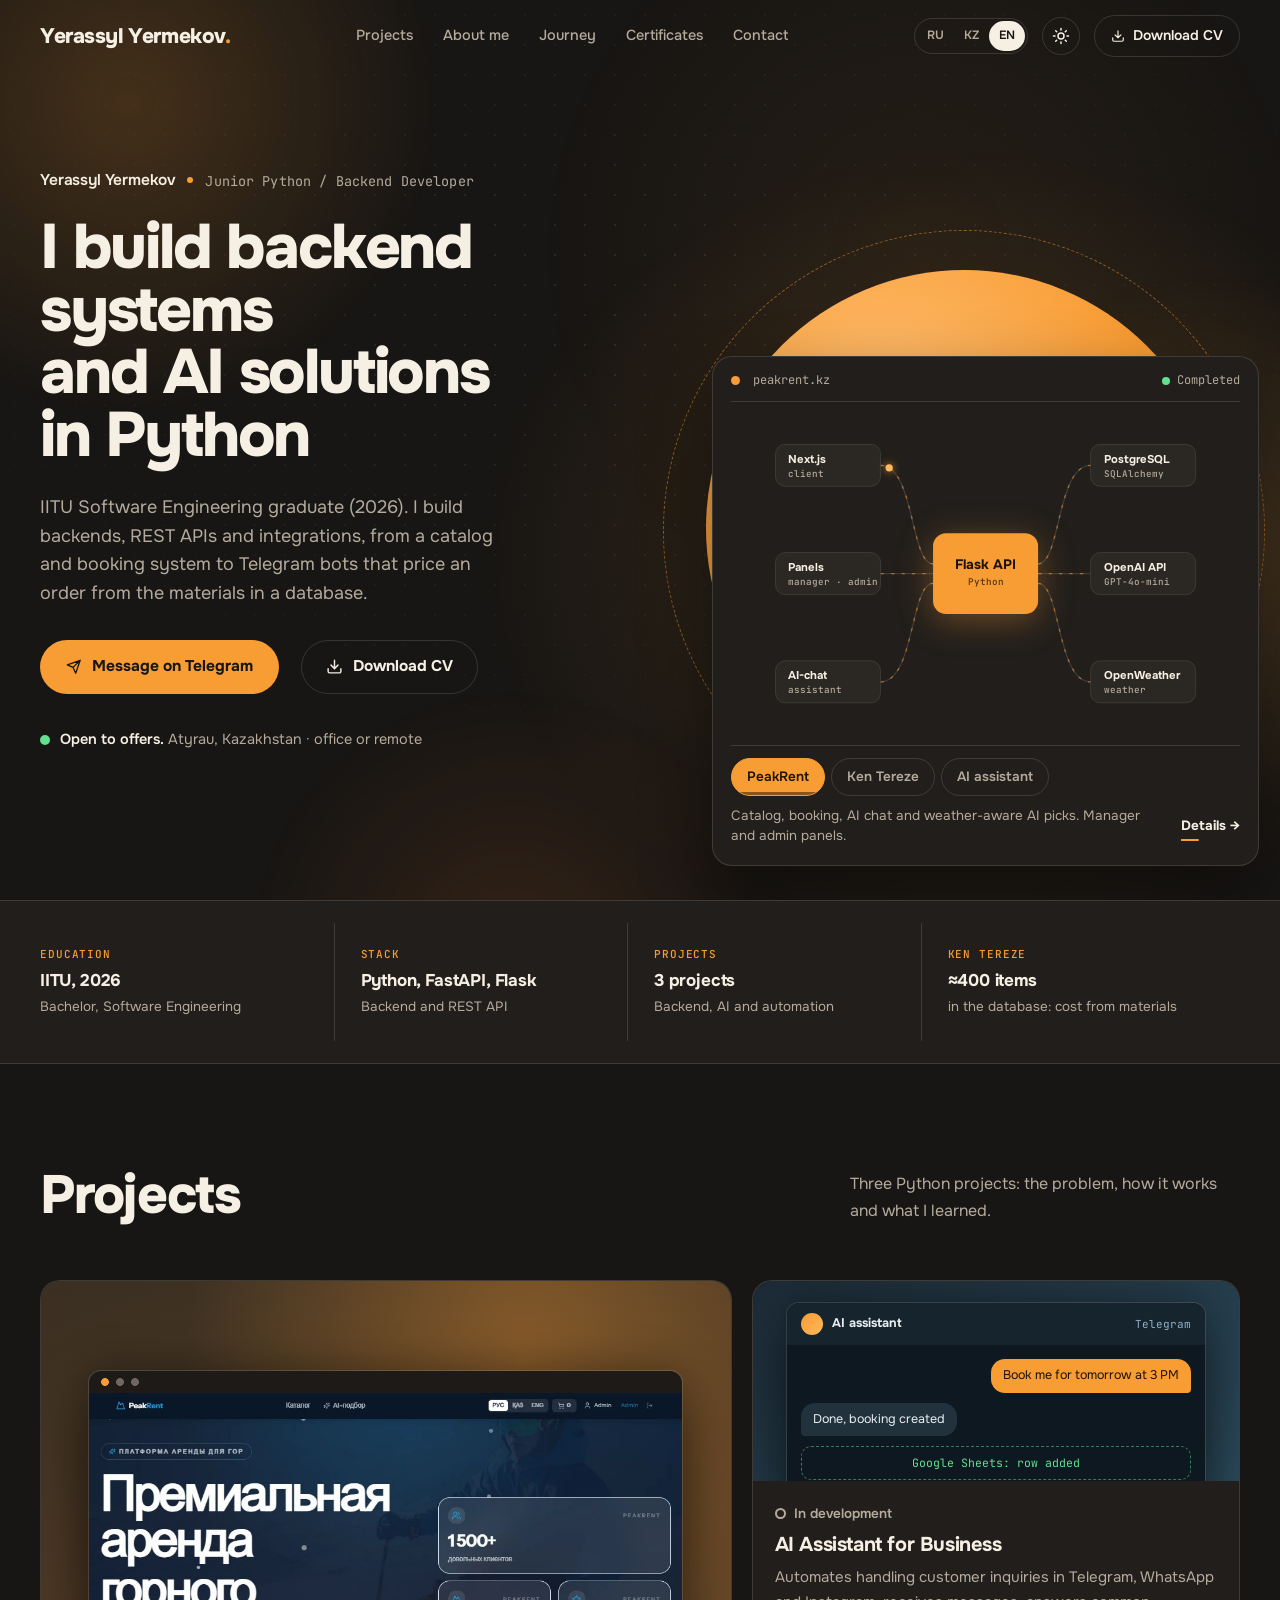
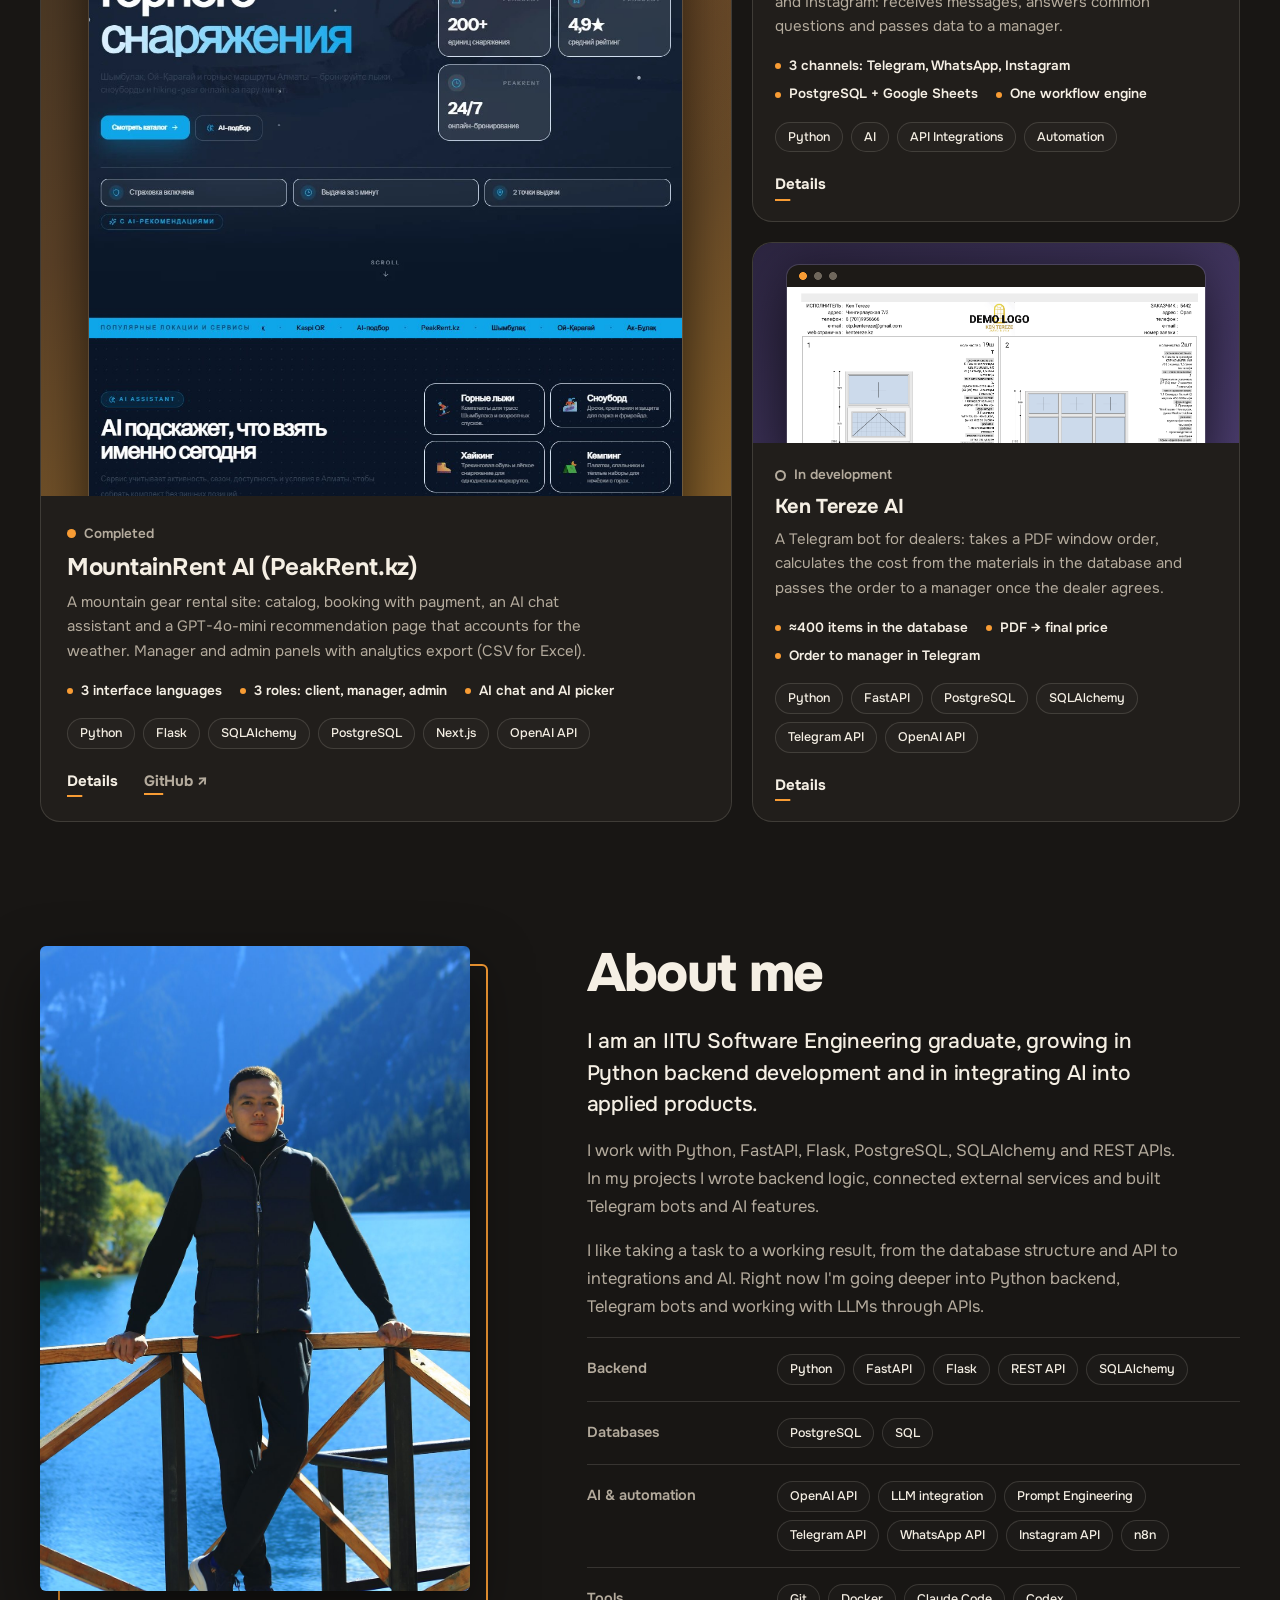
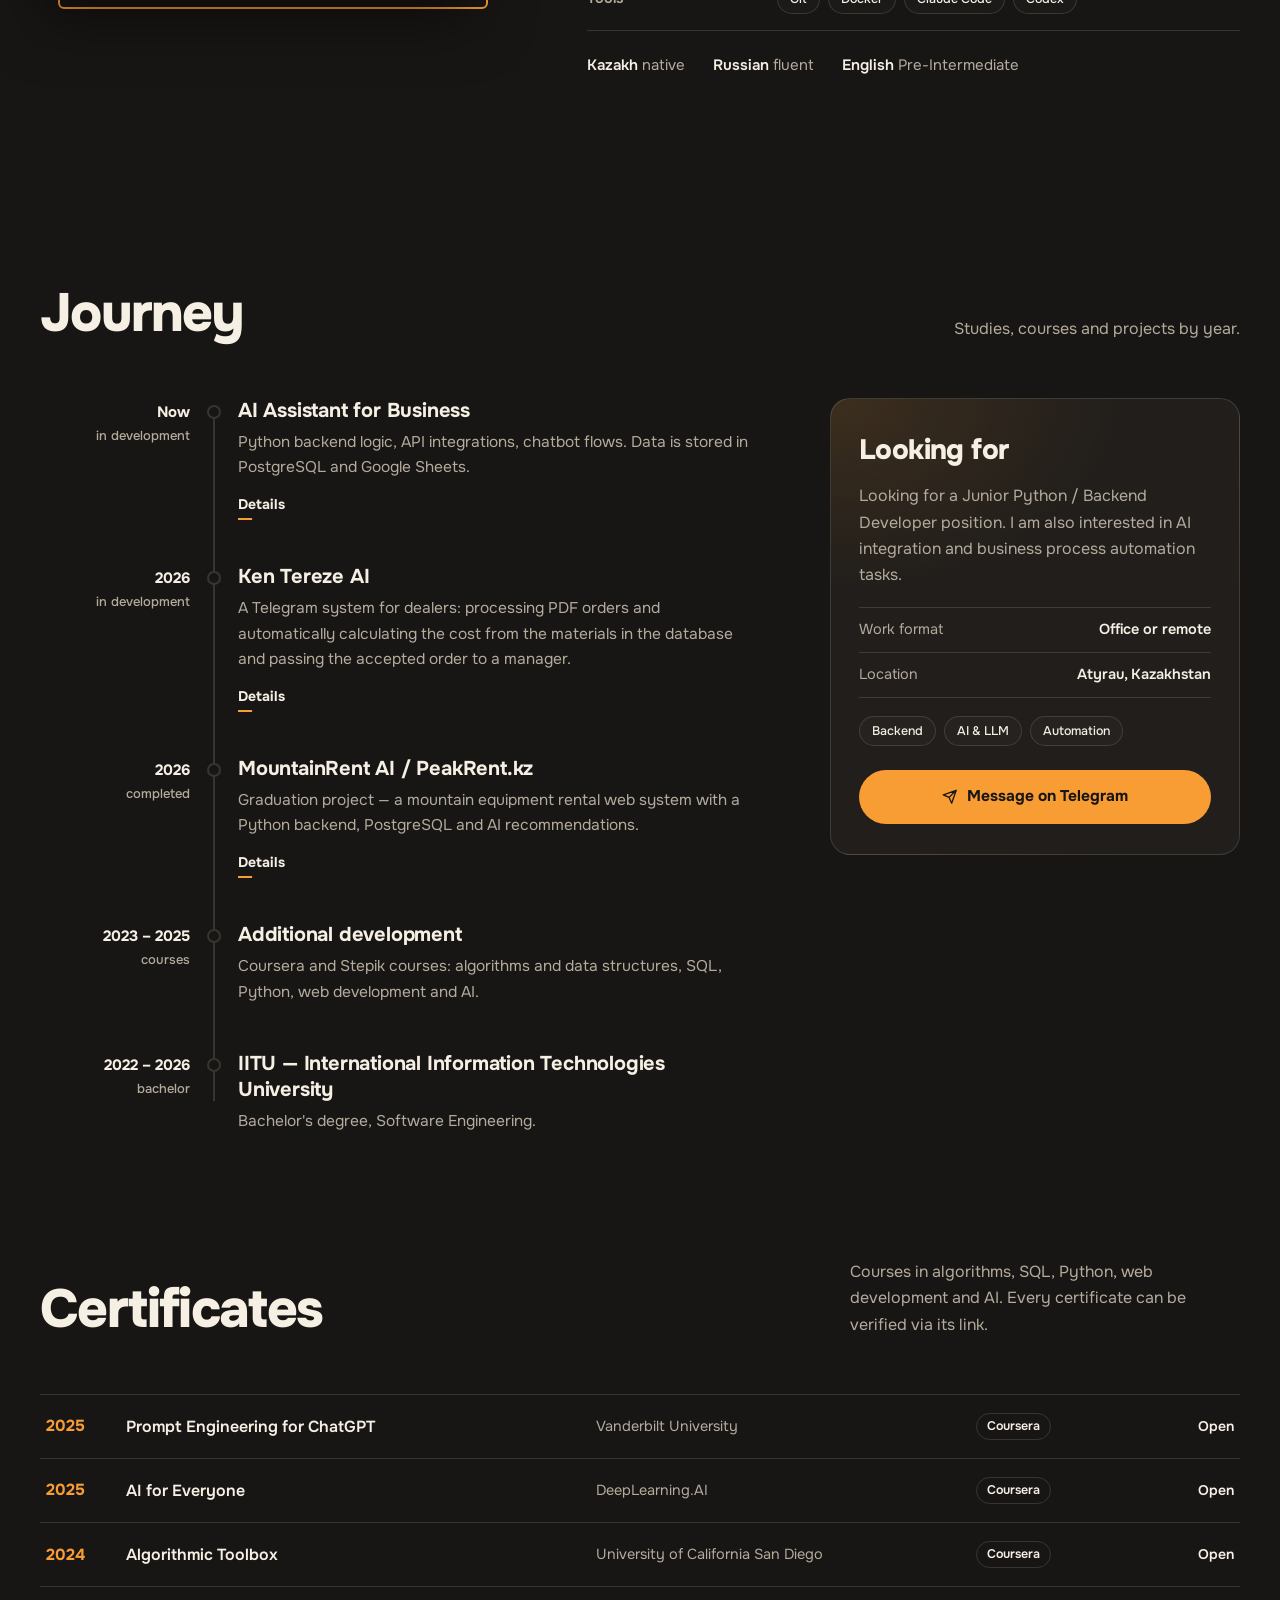
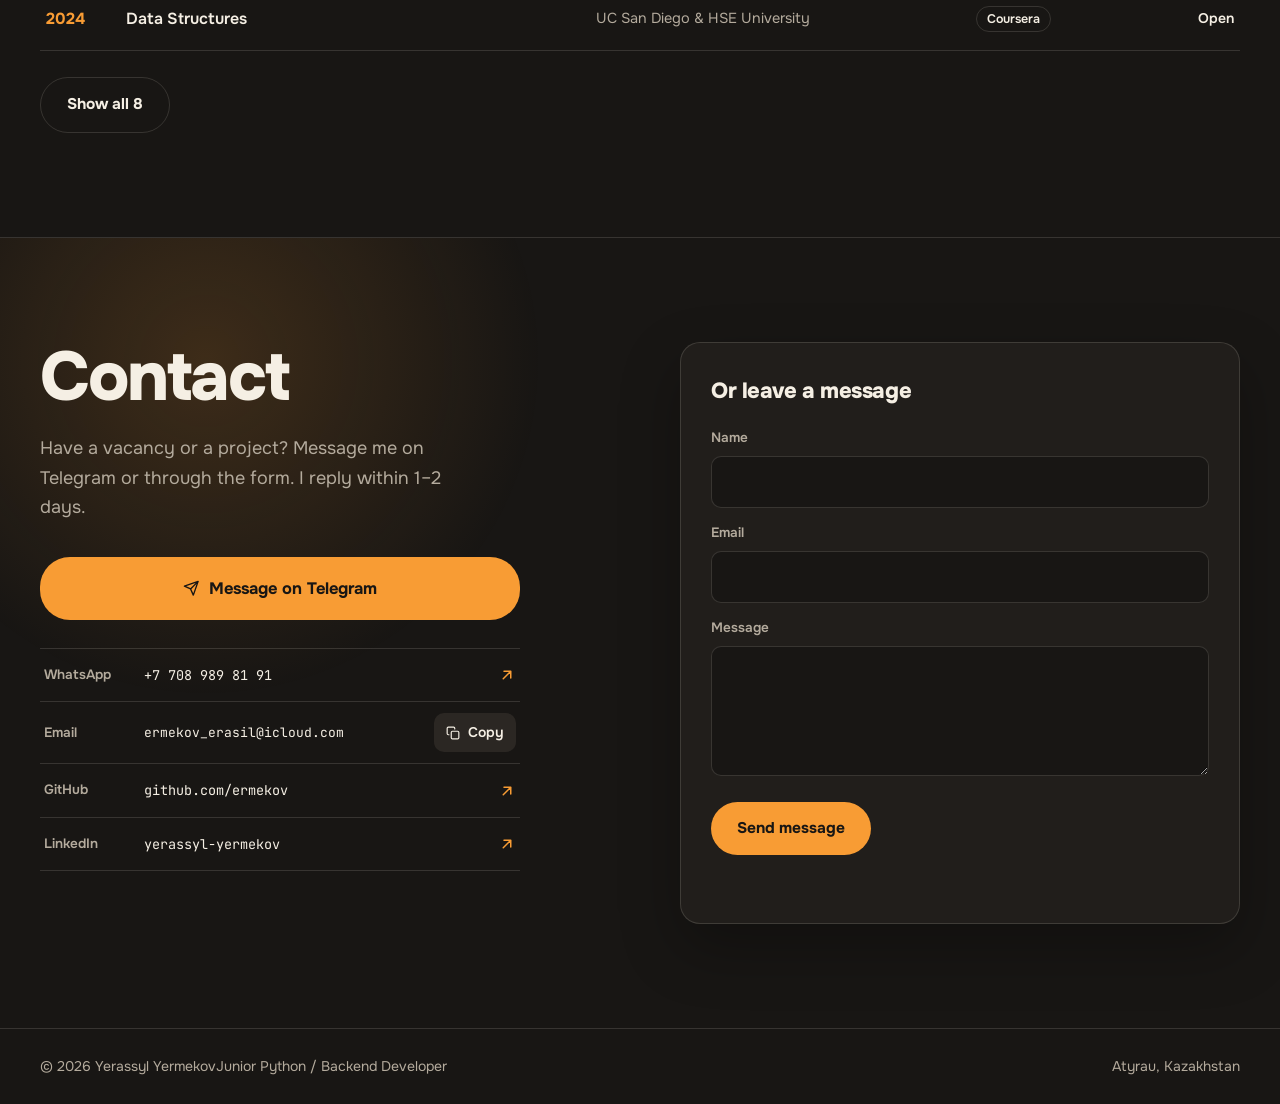
==== commit 50fbb6c0: "Design pass: calmer motion, consistent structure and copy - hero: CV becomes a real button; name in " ====
--- a/index.html
+++ b/index.html
@@ -26,12 +26,12 @@
 <link rel="preconnect" href="https://fonts.googleapis.com">
 <link rel="preconnect" href="https://fonts.gstatic.com" crossorigin>
 <link href="https://fonts.googleapis.com/css2?family=Onest:wght@400;500;600;700;800&family=JetBrains+Mono:wght@400;500&display=swap" rel="stylesheet">
-<link rel="stylesheet" href="assets/css/style.css?v=20261045">
+<link rel="stylesheet" href="assets/css/style.css?v=20261060">
 <noscript><style>h1 .ln>span,.rise,.reveal,.disc,.bust,.term,.bub,.chat .m{opacity:1!important;transform:none!important}</style></noscript>
 </head>
 <body>
 <a class="skip" data-i18n="skip" href="#top">Перейти к содержанию</a>
-<div aria-hidden="true" class="bgfx"><i class="b1"></i><i class="b2"></i><i class="b3"></i></div>
+<div aria-hidden="true" class="bgfx"><i class="b1"></i><i class="b2"></i><i class="b3"></i><i class="spot"></i></div>
 
 <svg aria-hidden="true" height="0" style="position:absolute" width="0">
 <symbol id="i-send" viewbox="0 0 24 24"><path d="M22 2L11 13M22 2l-7 20-4-9-9-4 20-7z"></path></symbol>
@@ -85,24 +85,24 @@
 <p class="lead rise" data-i18n="lead" style="--d:.5s">Выпускник IITU, Software Engineering (2026). Делаю backend, REST API и интеграции: от каталога и бронирования до Telegram-ботов, которые считают стоимость заказа по материалам из базы.</p>
 <div class="cta rise" style="--d:.65s">
 <a class="btn pri" href="https://t.me/eeermekov" rel="noopener" target="_blank"><svg class="ic"><use href="#i-send"></use></svg><span data-i18n="tg">Написать в Telegram</span></a>
-<a class="tlink" data-cv="" download="" href="assets/cv/Yermekov_Yerassyl_CV.pdf"><svg class="ic"><use href="#i-dl"></use></svg><span data-i18n="cv">Скачать CV</span></a>
+<a class="btn gh" data-cv="" download="" href="assets/cv/Yermekov_Yerassyl_CV.pdf"><svg class="ic"><use href="#i-dl"></use></svg><span data-i18n="cv">Скачать CV</span></a>
 </div>
 <div class="status rise" style="--d:.8s"><span class="dot"></span><span><b data-i18n="status_open">Открыт к предложениям.</b> <span data-i18n="city">Атырау, Казахстан</span> · <span data-i18n="work_format">офис или удалённо</span></span></div>
 </div>
 <div aria-hidden="false" class="stage">
 <div class="disc"></div>
 <div class="ring"></div>
-<div class="vcard"><div class="vh"><i></i><span>pipeline.live</span><em><b class="vdot"></b>online</em></div><div class="vhost" id="viz"><svg class="viz" viewBox="0 0 520 400" role="img" data-i18n-aria="viz_aria" aria-label="Схема системы" xmlns="http://www.w3.org/2000/svg"><defs><path id="p1" d="M130 66 C172 66 158 184 195 188"/><path id="p2" d="M130 200 L195 200"/><path id="p3" d="M130 334 C172 334 158 216 195 212"/><path id="p4" d="M325 188 C362 184 348 66 390 66"/><path id="p5" d="M325 200 L390 200"/><path id="p6" d="M325 212 C362 216 348 334 390 334"/></defs><use href="#p1" class="ln"/><use href="#p1" class="fl"/><use href="#p2" class="ln"/><use href="#p2" class="fl"/><use href="#p3" class="ln"/><use href="#p3" class="fl"/><use href="#p4" class="ln"/><use href="#p4" class="fl"/><use href="#p5" class="ln"/><use href="#p5" class="fl"/><use href="#p6" class="ln"/><use href="#p6" class="fl"/><g class="nd " style="--d:0.5s"><rect x="0" y="40" width="130" height="52" rx="12"/><text class="nt" x="16" y="63">Telegram</text><text class="ns" x="16" y="80">Bot API</text></g><g class="nd " style="--d:0.65s"><rect x="0" y="174" width="130" height="52" rx="12"/><text class="nt" x="16" y="197">WhatsApp</text><text class="ns" x="16" y="214">Business API</text></g><g class="nd " style="--d:0.8s"><rect x="0" y="308" width="130" height="52" rx="12"/><text class="nt" x="16" y="331">Instagram</text><text class="ns" x="16" y="348">Messaging API</text></g><g class="nd core" style="--d:.95s"><rect x="195" y="150" width="130" height="100" rx="16"/><text class="nt" x="260" y="194" text-anchor="middle">Python API</text><text class="ns" x="260" y="214" text-anchor="middle">FastAPI · Flask</text></g><g class="nd " style="--d:1.1s"><rect x="390" y="40" width="130" height="52" rx="12"/><text class="nt" x="406" y="63">OpenAI API</text><text class="ns" x="406" y="80">GPT-4o-mini</text></g><g class="nd " style="--d:1.25s"><rect x="390" y="174" width="130" height="52" rx="12"/><text class="nt" x="406" y="197">PostgreSQL</text><text class="ns" x="406" y="214">SQLAlchemy</text></g><g class="nd " style="--d:1.4s"><rect x="390" y="308" width="130" height="52" rx="12"/><text class="nt" x="406" y="331">Google Sheets</text><text class="ns" x="406" y="348">live sync</text></g><circle class="pkt" r="4.5"><animateMotion dur="2.6s" begin="0.0s" repeatCount="indefinite" keyPoints="0;1" keyTimes="0;1" calcMode="linear"><mpath href="#p1"/></animateMotion></circle><circle class="pkt" r="4.5"><animateMotion dur="2.6s" begin="0.9s" repeatCount="indefinite" keyPoints="0;1" keyTimes="0;1" calcMode="linear"><mpath href="#p2"/></animateMotion></circle><circle class="pkt" r="4.5"><animateMotion dur="2.6s" begin="1.8s" repeatCount="indefinite" keyPoints="0;1" keyTimes="0;1" calcMode="linear"><mpath href="#p3"/></animateMotion></circle><circle class="pkt" r="4.5"><animateMotion dur="2.6s" begin="1.3s" repeatCount="indefinite" keyPoints="0;1" keyTimes="0;1" calcMode="linear"><mpath href="#p4"/></animateMotion></circle><circle class="pkt" r="4.5"><animateMotion dur="2.6s" begin="2.2s" repeatCount="indefinite" keyPoints="0;1" keyTimes="0;1" calcMode="linear"><mpath href="#p5"/></animateMotion></circle><circle class="pkt" r="4.5"><animateMotion dur="2.6s" begin="3.1s" repeatCount="indefinite" keyPoints="0;1" keyTimes="0;1" calcMode="linear"><mpath href="#p6"/></animateMotion></circle></svg></div><div class="vtabs auto" id="vtabs" role="tablist" data-i18n-aria="vt_aria" aria-label="Выбор проекта"></div><div class="vcap"><span id="vcap"></span><button type="button" id="vmore"></button></div></div>
+<div class="vcard"><div class="vh"><i></i><span>peakrent.kz</span><em><b class="vdot"></b>Завершён</em></div><div class="vhost" id="viz"><svg class="viz" viewBox="0 0 520 400" role="img" data-i18n-aria="viz_aria" aria-label="Схема системы" xmlns="http://www.w3.org/2000/svg"><defs><path id="p1" d="M130 66 C172 66 158 184 195 188"/><path id="p2" d="M130 200 L195 200"/><path id="p3" d="M130 334 C172 334 158 216 195 212"/><path id="p4" d="M325 188 C362 184 348 66 390 66"/><path id="p5" d="M325 200 L390 200"/><path id="p6" d="M325 212 C362 216 348 334 390 334"/></defs><use href="#p1" class="ln"/><use href="#p1" class="fl"/><use href="#p2" class="ln"/><use href="#p2" class="fl"/><use href="#p3" class="ln"/><use href="#p3" class="fl"/><use href="#p4" class="ln"/><use href="#p4" class="fl"/><use href="#p5" class="ln"/><use href="#p5" class="fl"/><use href="#p6" class="ln"/><use href="#p6" class="fl"/><g class="nd " style="--d:0.5s"><rect x="0" y="40" width="130" height="52" rx="12"/><text class="nt" x="16" y="63">Telegram</text><text class="ns" x="16" y="80">Bot API</text></g><g class="nd " style="--d:0.65s"><rect x="0" y="174" width="130" height="52" rx="12"/><text class="nt" x="16" y="197">WhatsApp</text><text class="ns" x="16" y="214">Business API</text></g><g class="nd " style="--d:0.8s"><rect x="0" y="308" width="130" height="52" rx="12"/><text class="nt" x="16" y="331">Instagram</text><text class="ns" x="16" y="348">Messaging API</text></g><g class="nd core" style="--d:.95s"><rect x="195" y="150" width="130" height="100" rx="16"/><text class="nt" x="260" y="194" text-anchor="middle">Python API</text><text class="ns" x="260" y="214" text-anchor="middle">FastAPI · Flask</text></g><g class="nd " style="--d:1.1s"><rect x="390" y="40" width="130" height="52" rx="12"/><text class="nt" x="406" y="63">OpenAI API</text><text class="ns" x="406" y="80">GPT-4o-mini</text></g><g class="nd " style="--d:1.25s"><rect x="390" y="174" width="130" height="52" rx="12"/><text class="nt" x="406" y="197">PostgreSQL</text><text class="ns" x="406" y="214">SQLAlchemy</text></g><g class="nd " style="--d:1.4s"><rect x="390" y="308" width="130" height="52" rx="12"/><text class="nt" x="406" y="331">Google Sheets</text><text class="ns" x="406" y="348">live sync</text></g><circle class="pkt" r="4.5"><animateMotion dur="2.6s" begin="0.0s" repeatCount="indefinite" keyPoints="0;1" keyTimes="0;1" calcMode="linear"><mpath href="#p1"/></animateMotion></circle><circle class="pkt" r="4.5"><animateMotion dur="2.6s" begin="0.9s" repeatCount="indefinite" keyPoints="0;1" keyTimes="0;1" calcMode="linear"><mpath href="#p2"/></animateMotion></circle><circle class="pkt" r="4.5"><animateMotion dur="2.6s" begin="1.8s" repeatCount="indefinite" keyPoints="0;1" keyTimes="0;1" calcMode="linear"><mpath href="#p3"/></animateMotion></circle><circle class="pkt" r="4.5"><animateMotion dur="2.6s" begin="1.3s" repeatCount="indefinite" keyPoints="0;1" keyTimes="0;1" calcMode="linear"><mpath href="#p4"/></animateMotion></circle><circle class="pkt" r="4.5"><animateMotion dur="2.6s" begin="2.2s" repeatCount="indefinite" keyPoints="0;1" keyTimes="0;1" calcMode="linear"><mpath href="#p5"/></animateMotion></circle><circle class="pkt" r="4.5"><animateMotion dur="2.6s" begin="3.1s" repeatCount="indefinite" keyPoints="0;1" keyTimes="0;1" calcMode="linear"><mpath href="#p6"/></animateMotion></circle></svg></div><div class="vtabs auto" id="vtabs" role="tablist" data-i18n-aria="vt_aria" aria-label="Выбор проекта"></div><div class="vcap"><span id="vcap"></span><button type="button" id="vmore"></button></div></div>
 
 </div>
 </div>
 </section>
 <div class="facts">
 <div class="wrap">
-<div><b>IITU, 2026</b> <span data-i18n="fact1">Бакалавр, Software Engineering</span></div>
-<div><b>Python, FastAPI, Flask</b> <span data-i18n="fact2">Backend и REST API</span></div>
-<div><b data-i18n="fact3b">3 проекта</b> <span data-i18n="fact3">Backend, AI и автоматизация</span></div>
-<div><b data-i18n="fact4b">≈400 позиций</b> <span data-i18n="fact4s">в базе: расчёт стоимости по материалам</span></div>
+<div><small class="fl" data-i18n="fl1">Образование</small><b>IITU, 2026</b> <span data-i18n="fact1">Бакалавр, Software Engineering</span></div>
+<div><small class="fl" data-i18n="fl2">Стек</small><b>Python, FastAPI, Flask</b> <span data-i18n="fact2">Backend и REST API</span></div>
+<div><small class="fl" data-i18n="fl3">Проекты</small><b data-i18n="fact3b">3 проекта</b> <span data-i18n="fact3">Backend, AI и автоматизация</span></div>
+<div><small class="fl" data-i18n="fl4">Ken Tereze</small><b data-i18n="fact4b">≈400 позиций</b> <span data-i18n="fact4s">в базе: расчёт стоимости по материалам</span></div>
 </div>
 </div>
 <!-- ======================= PROJECTS ======================= -->
@@ -110,7 +110,7 @@
 <div class="wrap">
 <div class="sh reveal">
 <h2 data-i18n="projects">Проекты</h2>
-<p data-i18n="projects_sub">Три проекта: задача, устройство и чему я научился. Полный разбор открывается по кнопке «Подробнее».</p>
+<p data-i18n="projects_sub">Три проекта на Python: задача, как устроено и чему я научился.</p>
 </div>
 <div class="bento">
 <article class="p big reveal" data-slug="peakrent-ai">
@@ -143,7 +143,7 @@
 <article class="p sm reveal" data-slug="ai-business-assistant" style="--d:.1s">
 <div class="art as">
 <div class="chat">
-<div class="ch"><i></i><b data-i18n="vt_as">AI-ассистент</b><span>online</span></div>
+<div class="ch"><i></i><b data-i18n="vt_as">AI-ассистент</b><span>Telegram</span></div>
 <div class="m u" data-i18n="chat1" style="--d:.3s">Запишите меня на завтра в 15:00</div>
 <div class="m b" data-i18n="chat2" style="--d:1s">Готово, запись создана</div>
 <div class="m s" data-i18n="chat3" style="--d:1.7s">Google Sheets: строка добавлена</div>
@@ -200,13 +200,12 @@
 <h2 class="reveal" data-i18n="about">Обо мне</h2>
 <p class="reveal" data-i18n="about_p1" style="margin-top:24px">Я выпускник IITU по направлению Software Engineering и развиваюсь в Python backend-разработке и интеграции AI в прикладные продукты.</p>
 <p class="reveal" data-i18n="about_p2">Работаю с Python, FastAPI, Flask, PostgreSQL, SQLAlchemy и REST API. В проектах писал backend-логику, подключал внешние сервисы, делал Telegram-ботов и AI-функции.</p>
-<p class="reveal" data-i18n="about_p3">Мне нравится доводить задачу до рабочего результата: продумать структуру базы, написать API, подключить внешние сервисы и AI и проверить, что всё работает вместе.</p>
-<p class="reveal" data-i18n="about_p4">Сейчас мой основной фокус — Python backend и интеграция AI в прикладные продукты: Telegram-боты, автоматизация бизнес-процессов и работа с LLM через API.</p>
+<p class="reveal" data-i18n="about_p3">Люблю доводить задачу до рабочего результата: от структуры базы и API до интеграций и AI. Сейчас углубляюсь в Python backend, Telegram-ботов и работу с LLM через API.</p>
 <div class="mx reveal">
 <div class="r"><b data-i18n="sk_python">Backend</b><div class="chips"><span class="chip">Python</span><span class="chip">FastAPI</span><span class="chip">Flask</span><span class="chip">REST API</span><span class="chip">SQLAlchemy</span></div></div>
-<div class="r"><b data-i18n="sk_data">Database</b><div class="chips"><span class="chip">PostgreSQL</span><span class="chip">SQL</span></div></div>
-<div class="r"><b data-i18n="sk_ai">AI &amp; Automation</b><div class="chips"><span class="chip">OpenAI API</span><span class="chip">LLM integration</span><span class="chip">Prompt Engineering</span><span class="chip">Telegram API</span><span class="chip">WhatsApp API</span><span class="chip">Instagram API</span><span class="chip">n8n</span></div></div>
-<div class="r"><b data-i18n="sk_tools">Tools</b><div class="chips"><span class="chip">Git</span><span class="chip">Docker</span><span class="chip">Claude Code</span><span class="chip">Codex</span></div></div>
+<div class="r"><b data-i18n="sk_data">Базы данных</b><div class="chips"><span class="chip">PostgreSQL</span><span class="chip">SQL</span></div></div>
+<div class="r"><b data-i18n="sk_ai">AI и автоматизация</b><div class="chips"><span class="chip">OpenAI API</span><span class="chip">LLM integration</span><span class="chip">Prompt Engineering</span><span class="chip">Telegram API</span><span class="chip">WhatsApp API</span><span class="chip">Instagram API</span><span class="chip">n8n</span></div></div>
+<div class="r"><b data-i18n="sk_tools">Инструменты</b><div class="chips"><span class="chip">Git</span><span class="chip">Docker</span><span class="chip">Claude Code</span><span class="chip">Codex</span></div></div>
 </div>
 <div class="langs reveal"><span><b data-i18n="lang_kz">Казахский</b> <span data-i18n="lv_native">родной</span></span><span><b data-i18n="lang_ru">Русский</b> <span data-i18n="lv_advanced">свободный</span></span><span><b data-i18n="lang_en">Английский</b> <span data-i18n="lv_intermediate">Intermediate</span></span></div>
 </div>
@@ -216,16 +215,16 @@
 <section class="s" id="path">
 <div class="wrap">
 <div class="sh reveal">
-<h2 data-i18n="path_h">Проекты и образование</h2>
-<p data-i18n="path_p">Линия заполняется по мере прокрутки: от учёбы к проектам, которые я веду сейчас.</p>
+<h2 data-i18n="path_h">Путь</h2>
+<p data-i18n="path_p">Учёба, курсы и проекты по годам.</p>
 </div>
 <div class="pathgrid">
 <div class="tl" id="tl">
 <div class="fill" id="fill"></div>
-<div class="ti"><div class="d"><span data-i18n="tl_now">Сейчас</span><small data-i18n="tl_wip">в разработке</small></div><div><h3 data-i18n="as_title">AI-ассистент для бизнеса</h3><p data-i18n="tl1_d">Backend-логика на Python, интеграции API, логика чат-ботов. Данные хранятся в PostgreSQL и Google Sheets.</p></div></div>
-<div class="ti"><div class="d">2026<small data-i18n="tl_wip">в разработке</small></div><div><h3>Ken Tereze AI</h3><p data-i18n="tl2_d">Telegram-система для дилеров: обработка PDF-заказов и автоматический расчёт стоимости по материалам из базы, передача принятого заказа менеджеру.</p></div></div>
-<div class="ti"><div class="d">2026<small data-i18n="tl_done">завершён</small></div><div><h3 data-i18n="tl3_t">MountainRent AI / PeakRent.kz</h3><p data-i18n="tl3_d">Дипломный проект — веб-система аренды горного оборудования с backend на Python, PostgreSQL и AI-рекомендациями.</p></div></div>
-<div class="ti"><div class="d">2023 – 2025<small data-i18n="tl_courses">курсы</small></div><div><h3 data-i18n="tl4_t">Дополнительное развитие</h3><p data-i18n="tl4_d">Python, SQL, структуры данных, backend-разработка, AI/LLM, API-интеграции, автоматизация и современные инструменты разработки.</p></div></div>
+<div class="ti"><div class="d"><span data-i18n="tl_now">Сейчас</span><small data-i18n="tl_wip">в разработке</small></div><div><h3 data-i18n="as_title">AI-ассистент для бизнеса</h3><p data-i18n="tl1_d">Backend-логика на Python, интеграции API, логика чат-ботов. Данные хранятся в PostgreSQL и Google Sheets.</p><button class="more tl-more" data-i18n="more" data-open="ai-business-assistant" type="button">Подробнее</button></div></div>
+<div class="ti"><div class="d">2026<small data-i18n="tl_wip">в разработке</small></div><div><h3>Ken Tereze AI</h3><p data-i18n="tl2_d">Telegram-система для дилеров: обработка PDF-заказов и автоматический расчёт стоимости по материалам из базы, передача принятого заказа менеджеру.</p><button class="more tl-more" data-i18n="more" data-open="ken-tereze-ai" type="button">Подробнее</button></div></div>
+<div class="ti"><div class="d">2026<small data-i18n="tl_done">завершён</small></div><div><h3 data-i18n="tl3_t">MountainRent AI / PeakRent.kz</h3><p data-i18n="tl3_d">Дипломный проект — веб-система аренды горного оборудования с backend на Python, PostgreSQL и AI-рекомендациями.</p><button class="more tl-more" data-i18n="more" data-open="peakrent-ai" type="button">Подробнее</button></div></div>
+<div class="ti"><div class="d">2023 – 2025<small data-i18n="tl_courses">курсы</small></div><div><h3 data-i18n="tl4_t">Дополнительное развитие</h3><p data-i18n="tl4_d">Курсы Coursera и Stepik: алгоритмы и структуры данных, SQL, Python, веб-разработка и AI.</p></div></div>
 <div class="ti"><div class="d">2022 – 2026<small data-i18n="tl_bachelor">бакалавр</small></div><div><h3 data-i18n="tl5_t">IITU — International Information Technologies University</h3><p data-i18n="tl5_d">Бакалавриат, Software Engineering.</p></div></div>
 </div>
 <aside class="want2 reveal" style="--d:.1s">
@@ -243,7 +242,7 @@
 <div class="wrap">
 <div class="sh reveal">
 <h2 data-i18n="certificates">Сертификаты</h2>
-<p data-i18n="certs_p">Сертификаты и завершённые курсы по программированию, базам данных, AI и разработке. Каждый можно открыть и проверить по ссылке.</p>
+<p data-i18n="certs_p">Курсы по алгоритмам, SQL, Python, веб-разработке и AI. Каждый сертификат можно проверить по ссылке.</p>
 </div>
 <div class="certs" id="certList"></div>
 <button aria-controls="fold" aria-expanded="false" class="btn gh showall" id="showall"><span id="showallTxt"></span></button>
@@ -254,7 +253,7 @@
 <div class="wrap ct">
 <div class="reveal">
 <h2 data-i18n="contact_h">Контакты</h2>
-<p class="sub" data-i18n="contact_p">Ищу работу Junior Python / Backend Developer. Если у вас есть вакансия или проект, напишите в Telegram или оставьте сообщение. Отвечу в течение 1–2 дней.</p>
+<p class="sub" data-i18n="contact_p">Есть вакансия или проект? Напишите в Telegram или через форму, отвечу в течение 1–2 дней.</p>
 <a class="btn pri big" href="https://t.me/eeermekov" rel="noopener" target="_blank"><svg class="ic"><use href="#i-send"></use></svg><span data-i18n="tg">Написать в Telegram</span></a>
 <ul class="chl">
 <li><a class="row" href="https://wa.me/77089898191" rel="noopener" target="_blank"><span class="k">WhatsApp</span><span class="v">+7 708 989 81 91</span><svg class="ic go"><use href="#i-arrow"></use></svg></a></li>
@@ -275,7 +274,7 @@
 </div>
 </section>
 </main>
-<footer><div class="wrap"><div class="fbrand"><span data-i18n="footer_name">© 2026 Yerassyl Yermekov</span><span class="ftag" data-i18n="footer_tag">Junior Python Developer · Backend · Automation</span></div><span data-i18n="city">Атырау, Казахстан</span></div></footer>
+<footer><div class="wrap"><div class="fbrand"><span data-i18n="footer_name">© 2026 Yerassyl Yermekov</span><span class="ftag" data-i18n="footer_tag">Junior Python / Backend Developer</span></div><span data-i18n="city">Атырау, Казахстан</span></div></footer>
 <div class="mbar" id="mbar">
 <a class="btn pri" href="https://t.me/eeermekov" rel="noopener" target="_blank"><svg class="ic"><use href="#i-send"></use></svg>Telegram</a>
 <a class="btn gh" data-cv="" download="" href="assets/cv/Yermekov_Yerassyl_CV.pdf"><svg class="ic"><use href="#i-dl"></use></svg>CV</a>
@@ -286,10 +285,10 @@
 </button>
 <div aria-live="polite" class="toast" id="toast" role="status"></div><dialog aria-labelledby="pmTitle" class="pm" id="pm"><div class="pm-wrap"><button class="pm-x" data-i18n-aria="aria_close" id="pmClose" type="button"><svg class="ic"><use href="#i-x"></use></svg></button><div class="pm-panel" id="pmBody"></div></div></dialog><dialog aria-labelledby="cmTitle" class="pm cm" id="cm"><div class="pm-wrap"><button class="pm-x" data-i18n-aria="aria_close" id="cmClose" type="button"><svg class="ic"><use href="#i-x"></use></svg></button><div class="pm-panel" id="cmBody"></div></div></dialog><dialog class="lb" data-i18n-aria="aria_close" id="lb"><button class="pm-x" data-i18n-aria="aria_close" id="lbClose" type="button"><svg class="ic"><use href="#i-x"></use></svg></button><img alt="" id="lbImg"/></dialog>
 
-<script src="assets/js/config.js?v=20261045"></script>
-<script src="assets/js/i18n.js?v=20261045"></script>
-<script src="assets/js/projects.js?v=20261045"></script>
-<script src="assets/js/certs.js?v=20261045"></script>
-<script src="assets/js/main.js?v=20261045"></script>
+<script src="assets/js/config.js?v=20261060"></script>
+<script src="assets/js/i18n.js?v=20261060"></script>
+<script src="assets/js/projects.js?v=20261060"></script>
+<script src="assets/js/certs.js?v=20261060"></script>
+<script src="assets/js/main.js?v=20261060"></script>
 </body>
 </html>
--- a/assets/css/style.css
+++ b/assets/css/style.css
@@ -694,3 +694,56 @@
 .wfacts div:last-child{border-bottom:1px solid var(--line)}
 .wfacts dt{color:var(--muted)}
 .wfacts dd{margin:0;font-weight:600;text-align:right}
+
+
+/* =====================================================================
+   Design pass: one radius scale, honest status, clearer hierarchy
+   ===================================================================== */
+:root{--r:20px;--r-sm:12px}
+
+/* hero: name reads as a name, CV is a real button */
+.eyebrow b{font-family:var(--font);font-size:15.5px;font-weight:600;letter-spacing:-.01em}
+.cta .btn.gh{padding:13px 24px}
+.cta .btn.gh .ic{font-size:17px}
+
+/* diagram header: status of the selected project */
+.vdot{animation:none}
+.vdot.wip{background:var(--orange)}
+.vh em{color:var(--muted)}
+
+/* one radius for all cards */
+.p.big,.p.sm,.vcard,.form.card,.pm-panel{border-radius:var(--r)}
+.cm .pm-panel{border-radius:var(--r)}
+
+/* "Looking for": soft accent glow instead of a coloured top border */
+.want2{border-top:1px solid var(--line);border-radius:var(--r);background:radial-gradient(120% 70% at 0% 0%,rgba(248,156,52,.13),transparent 60%),var(--ink-2)}
+
+/* architecture blocks in the project dialog: numbered steps, no side stripe */
+.pm-arch{counter-reset:arch}
+.pm-arch div{border-left:0;border-radius:14px;counter-increment:arch}
+.pm-arch b::before{content:counter(arch,decimal-leading-zero);margin-right:10px;font-family:var(--mono);font-size:12px;font-weight:500;color:var(--otext)}
+
+/* facts strip: small label above each fact */
+.facts .fl{display:block;margin-bottom:6px;font-family:var(--mono);font-size:11px;font-weight:500;letter-spacing:.08em;text-transform:uppercase;color:var(--otext)}
+.as .chat .ch span{color:#8fb3c9}
+
+
+/* =====================================================================
+   Calm pass: motion only where it carries meaning
+   ===================================================================== */
+/* the card stays still so its labels are easy to read */
+.ready .vcard{animation:none}
+/* data flow is shown by the moving packets; lines stay still */
+.viz .fl{animation:none;opacity:.55}
+.viz .core rect{animation:none;filter:drop-shadow(0 8px 22px rgba(248,156,52,.35))}
+.vtabs.auto .vtab[aria-selected="true"]::after{animation-duration:8s}
+.vcard.paused *{animation-play-state:paused!important}
+
+/* spotlight: one element moved with transform (no full-screen repaint) */
+.bgfx::after{content:none}
+.bgfx .spot{left:0;top:0;width:840px;height:840px;margin:-420px 0 0 -420px;background:radial-gradient(circle,rgba(248,156,52,.06),transparent 65%)}
+html[data-theme="light"] .bgfx .spot{background:radial-gradient(circle,rgba(248,156,52,.09),transparent 65%)}
+@media(max-width:820px){.bgfx .spot{display:none}}
+
+/* timeline links into the project case studies */
+.tl-more{margin-top:10px;font-size:14px}
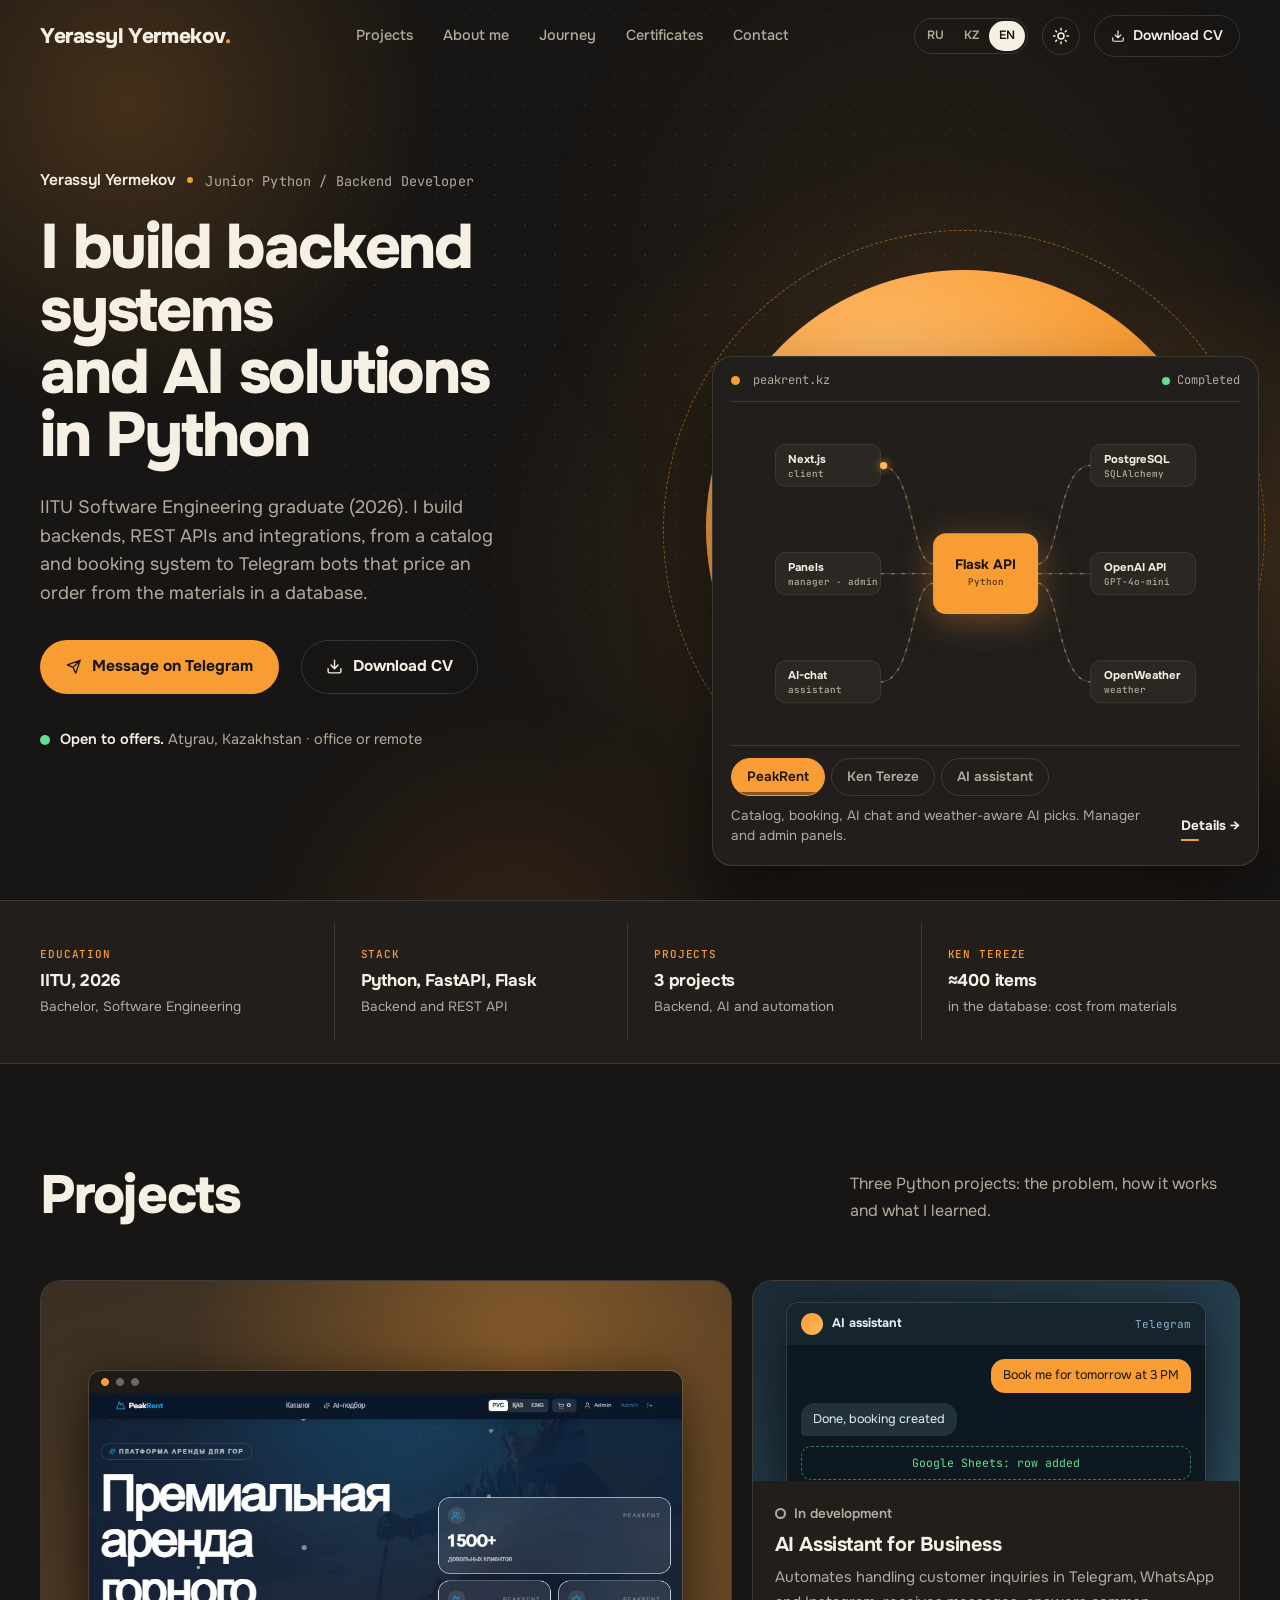
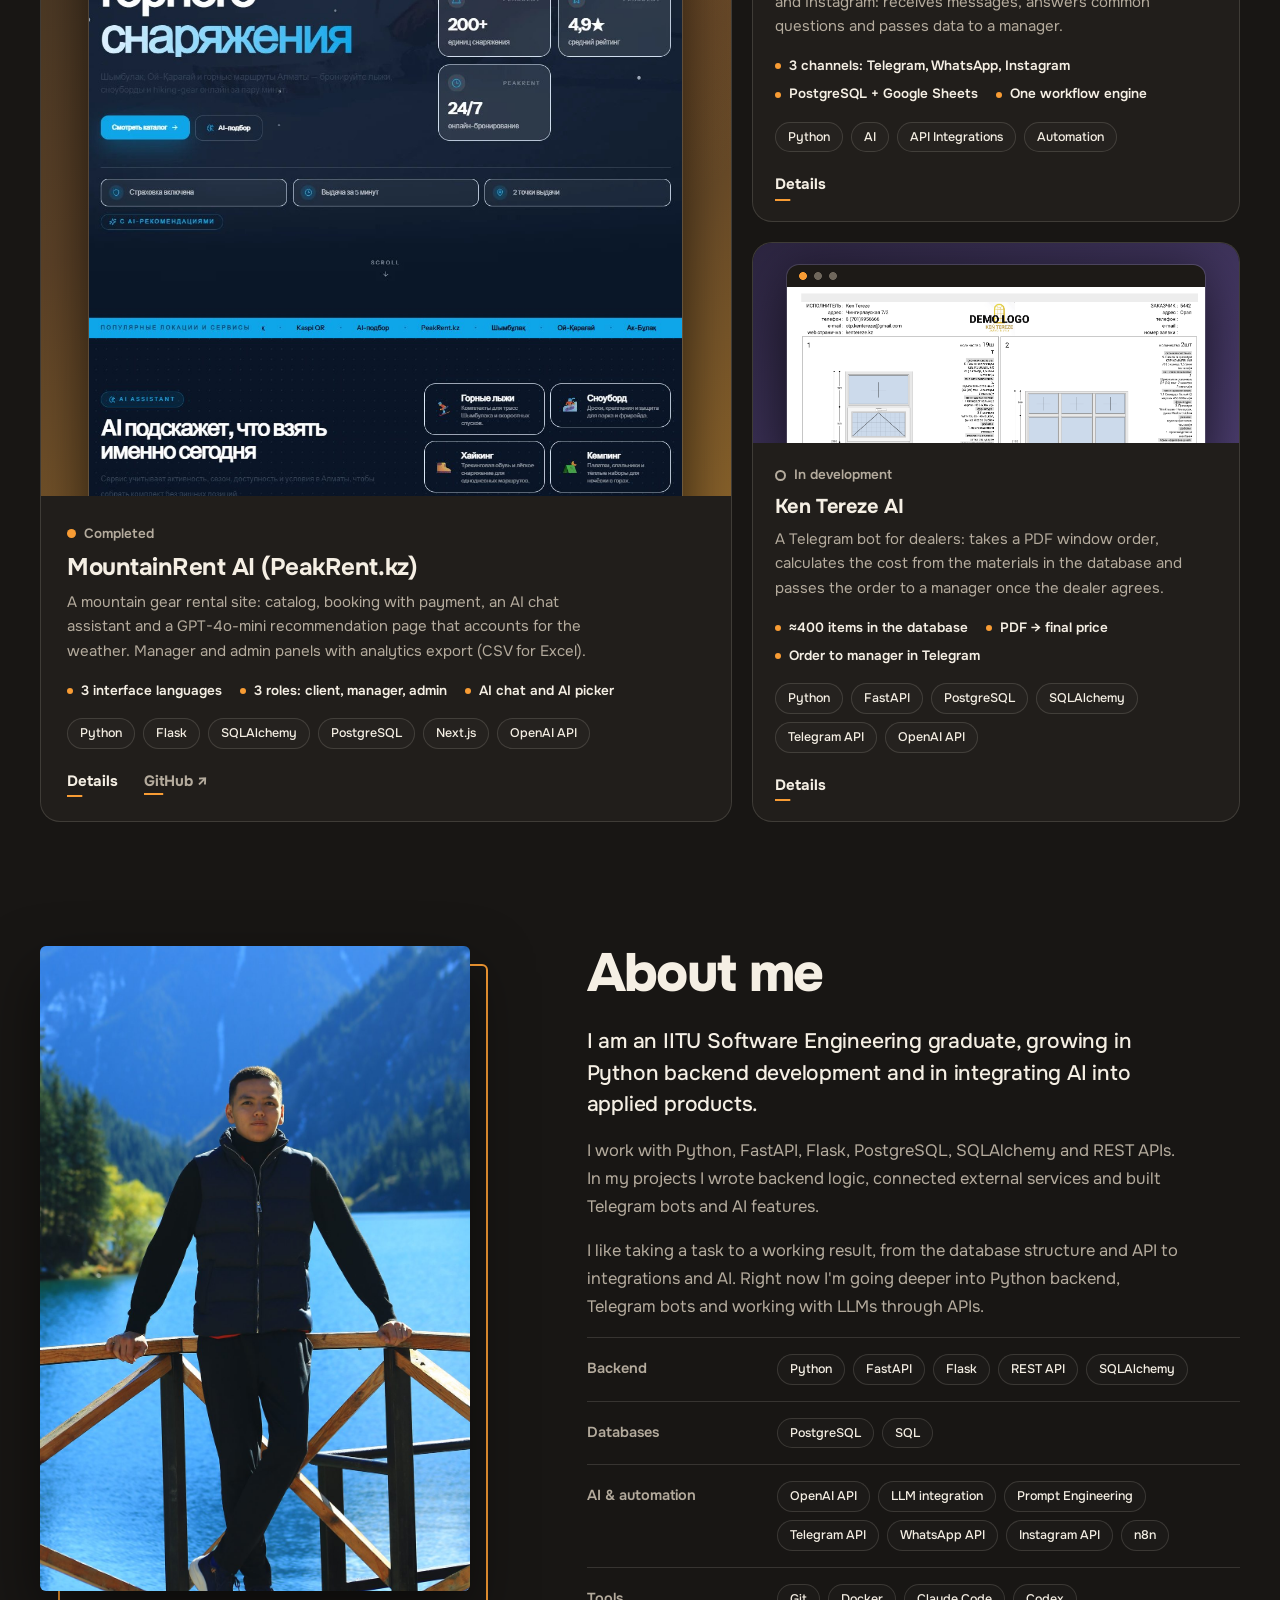
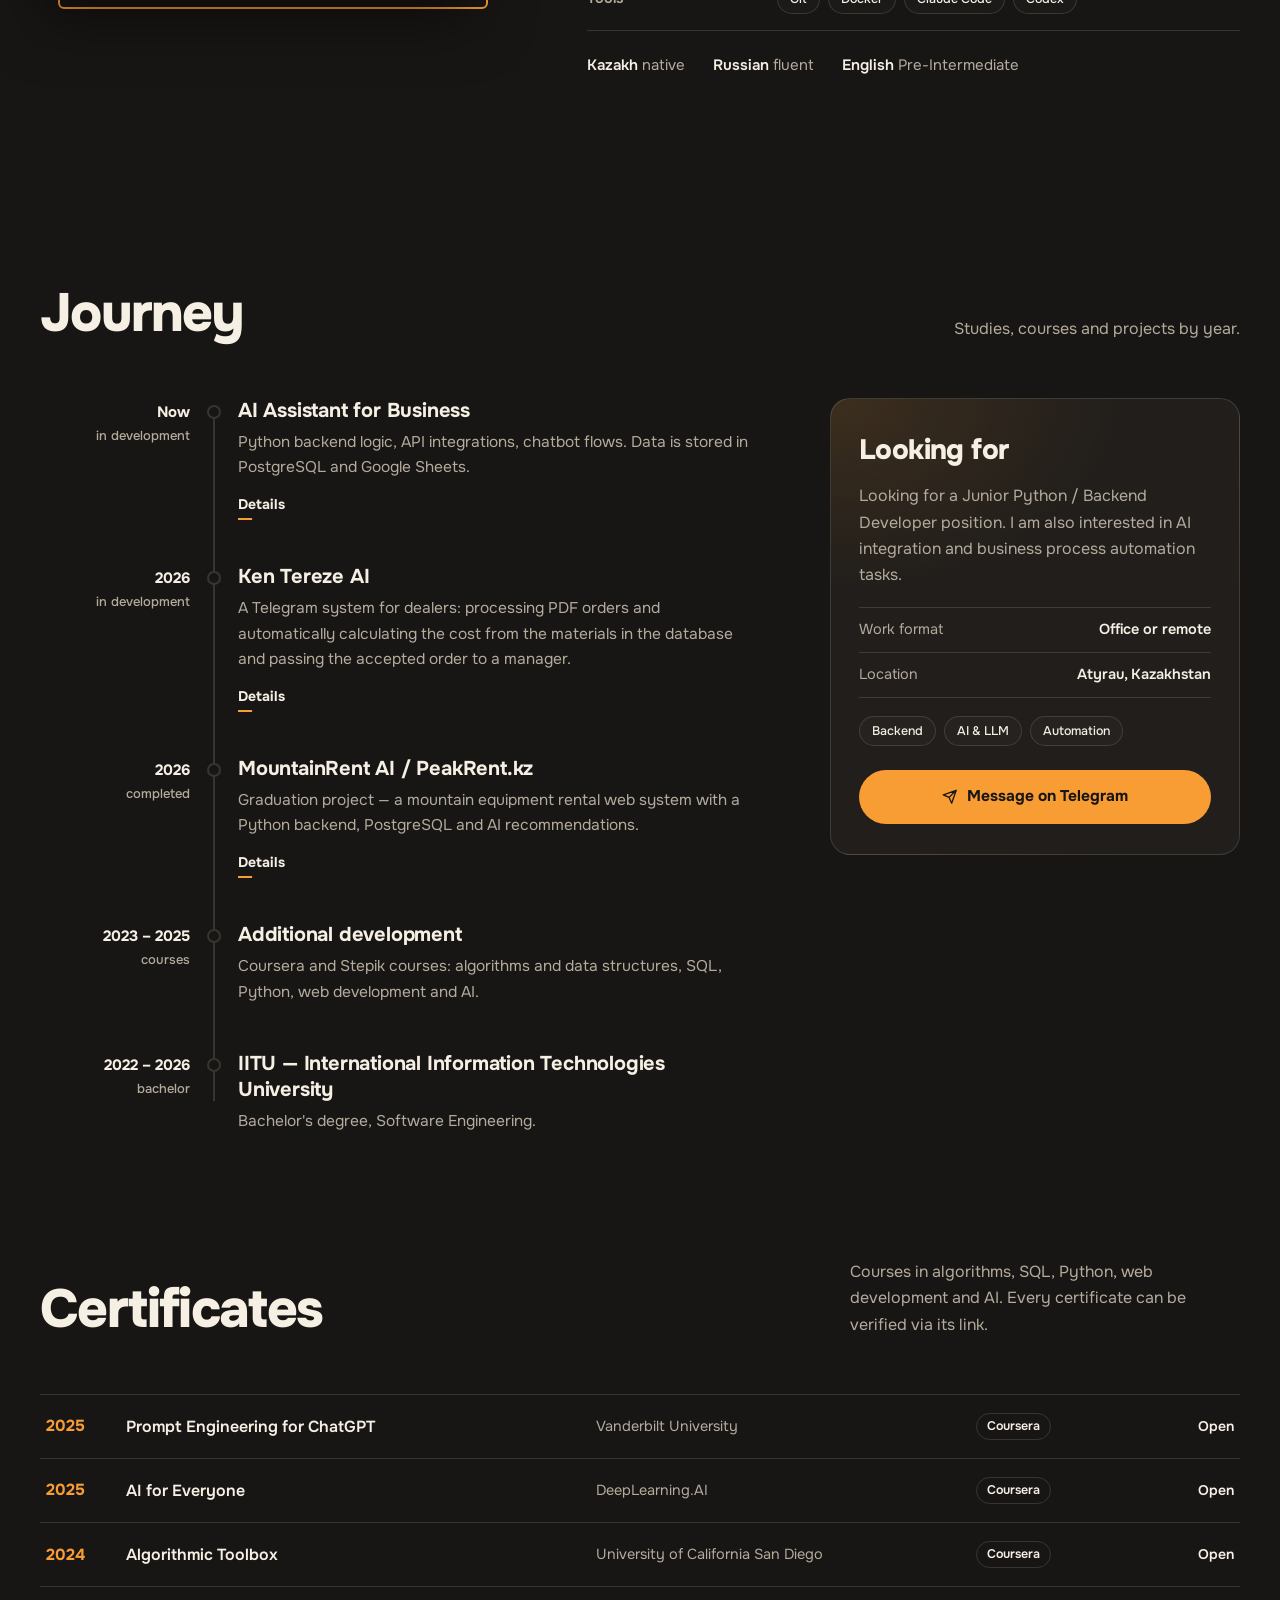
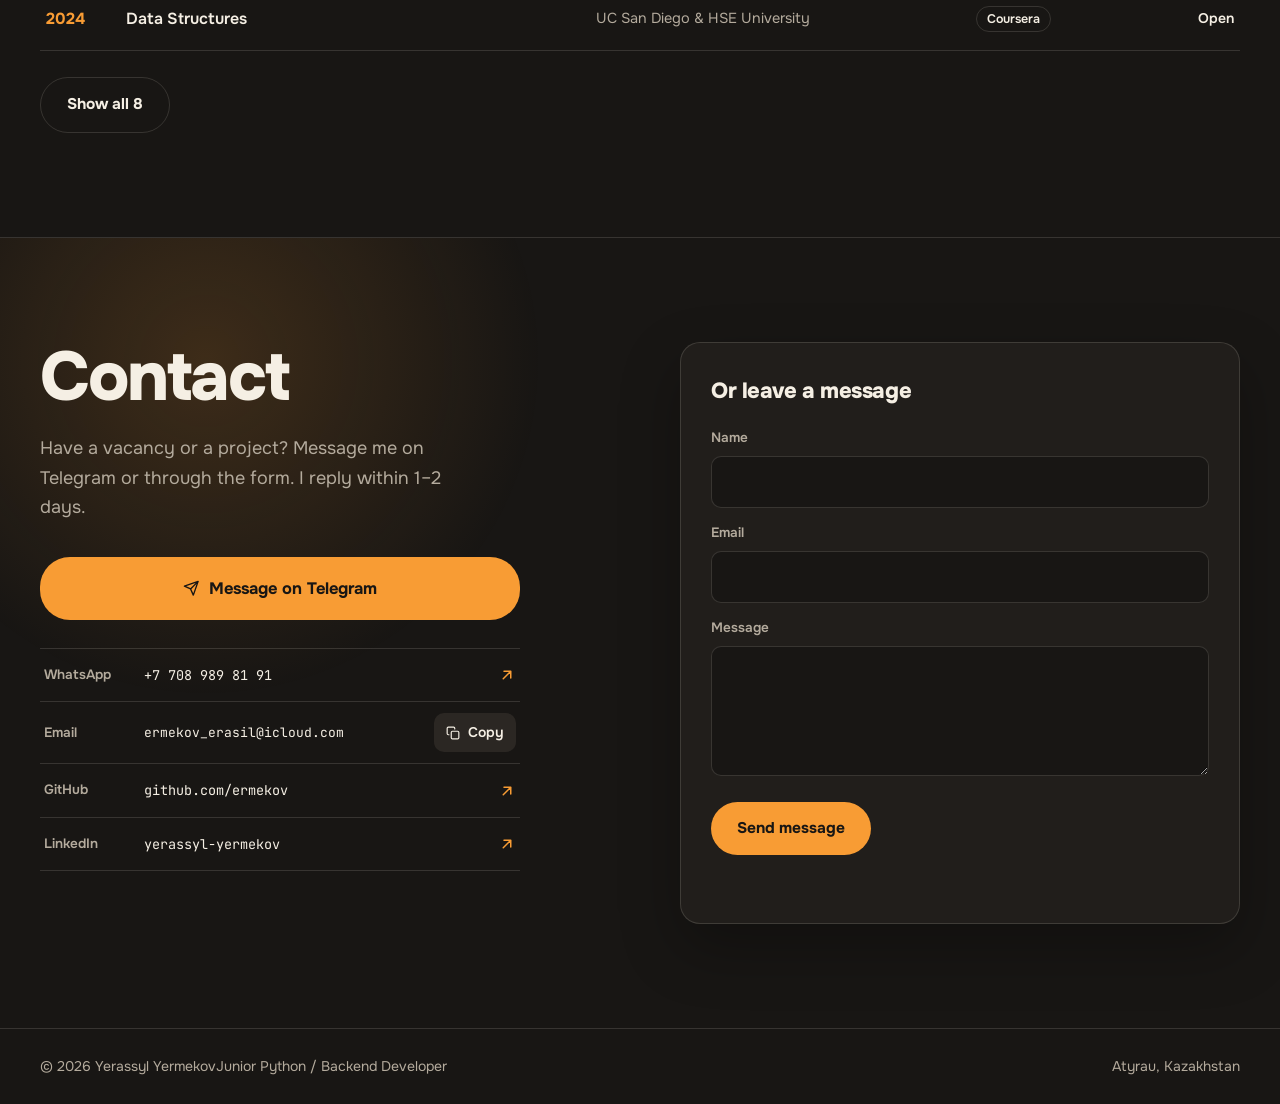
==== commit e6d34c31: "New CV that matches the site, downloadable from every CV button - assets/cv/Yermekov_Yerassyl_CV.pdf" ====
--- a/index.html
+++ b/index.html
@@ -66,7 +66,7 @@
 <button aria-pressed="false" data-l="en">EN</button>
 </div>
 <button aria-label="Сменить тему" aria-pressed="false" class="theme" data-i18n-aria="aria_theme" id="theme" type="button"><svg class="ic sun"><use href="#i-sun"></use></svg><svg class="ic moon"><use href="#i-moon"></use></svg></button>
-<a class="btn-line" data-cv="" download="" href="assets/cv/Yermekov_Yerassyl_CV.pdf"><svg class="ic"><use href="#i-dl"></use></svg><span data-i18n="cv">Скачать CV</span></a>
+<a class="btn-line" data-cv="" download="Yermekov_Yerassyl_CV.pdf" href="assets/cv/Yermekov_Yerassyl_CV.pdf?v=20261022"><svg class="ic"><use href="#i-dl"></use></svg><span data-i18n="cv">Скачать CV</span></a>
 <button aria-controls="nav" aria-expanded="false" aria-label="Меню" class="burger" data-i18n-aria="aria_menu" id="burger"><svg class="ic"><use href="#i-menu"></use></svg></button>
 </div>
 </div>
@@ -85,7 +85,7 @@
 <p class="lead rise" data-i18n="lead" style="--d:.5s">Выпускник IITU, Software Engineering (2026). Делаю backend, REST API и интеграции: от каталога и бронирования до Telegram-ботов, которые считают стоимость заказа по материалам из базы.</p>
 <div class="cta rise" style="--d:.65s">
 <a class="btn pri" href="https://t.me/eeermekov" rel="noopener" target="_blank"><svg class="ic"><use href="#i-send"></use></svg><span data-i18n="tg">Написать в Telegram</span></a>
-<a class="btn gh" data-cv="" download="" href="assets/cv/Yermekov_Yerassyl_CV.pdf"><svg class="ic"><use href="#i-dl"></use></svg><span data-i18n="cv">Скачать CV</span></a>
+<a class="btn gh" data-cv="" download="Yermekov_Yerassyl_CV.pdf" href="assets/cv/Yermekov_Yerassyl_CV.pdf?v=20261022"><svg class="ic"><use href="#i-dl"></use></svg><span data-i18n="cv">Скачать CV</span></a>
 </div>
 <div class="status rise" style="--d:.8s"><span class="dot"></span><span><b data-i18n="status_open">Открыт к предложениям.</b> <span data-i18n="city">Атырау, Казахстан</span> · <span data-i18n="work_format">офис или удалённо</span></span></div>
 </div>
@@ -277,7 +277,7 @@
 <footer><div class="wrap"><div class="fbrand"><span data-i18n="footer_name">© 2026 Yerassyl Yermekov</span><span class="ftag" data-i18n="footer_tag">Junior Python / Backend Developer</span></div><span data-i18n="city">Атырау, Казахстан</span></div></footer>
 <div class="mbar" id="mbar">
 <a class="btn pri" href="https://t.me/eeermekov" rel="noopener" target="_blank"><svg class="ic"><use href="#i-send"></use></svg>Telegram</a>
-<a class="btn gh" data-cv="" download="" href="assets/cv/Yermekov_Yerassyl_CV.pdf"><svg class="ic"><use href="#i-dl"></use></svg>CV</a>
+<a class="btn gh" data-cv="" download="Yermekov_Yerassyl_CV.pdf" href="assets/cv/Yermekov_Yerassyl_CV.pdf?v=20261022"><svg class="ic"><use href="#i-dl"></use></svg>CV</a>
 </div>
 <button aria-label="Наверх" class="up" data-i18n-aria="aria_up" id="up">
 <svg class="r" viewbox="0 0 52 52"><circle class="bg" cx="26" cy="26" r="24"></circle><circle class="fg" cx="26" cy="26" id="ring" r="24"></circle></svg>
@@ -285,7 +285,7 @@
 </button>
 <div aria-live="polite" class="toast" id="toast" role="status"></div><dialog aria-labelledby="pmTitle" class="pm" id="pm"><div class="pm-wrap"><button class="pm-x" data-i18n-aria="aria_close" id="pmClose" type="button"><svg class="ic"><use href="#i-x"></use></svg></button><div class="pm-panel" id="pmBody"></div></div></dialog><dialog aria-labelledby="cmTitle" class="pm cm" id="cm"><div class="pm-wrap"><button class="pm-x" data-i18n-aria="aria_close" id="cmClose" type="button"><svg class="ic"><use href="#i-x"></use></svg></button><div class="pm-panel" id="cmBody"></div></div></dialog><dialog class="lb" data-i18n-aria="aria_close" id="lb"><button class="pm-x" data-i18n-aria="aria_close" id="lbClose" type="button"><svg class="ic"><use href="#i-x"></use></svg></button><img alt="" id="lbImg"/></dialog>
 
-<script src="assets/js/config.js?v=20261060"></script>
+<script src="assets/js/config.js?v=20261061"></script>
 <script src="assets/js/i18n.js?v=20261060"></script>
 <script src="assets/js/projects.js?v=20261060"></script>
 <script src="assets/js/certs.js?v=20261060"></script>
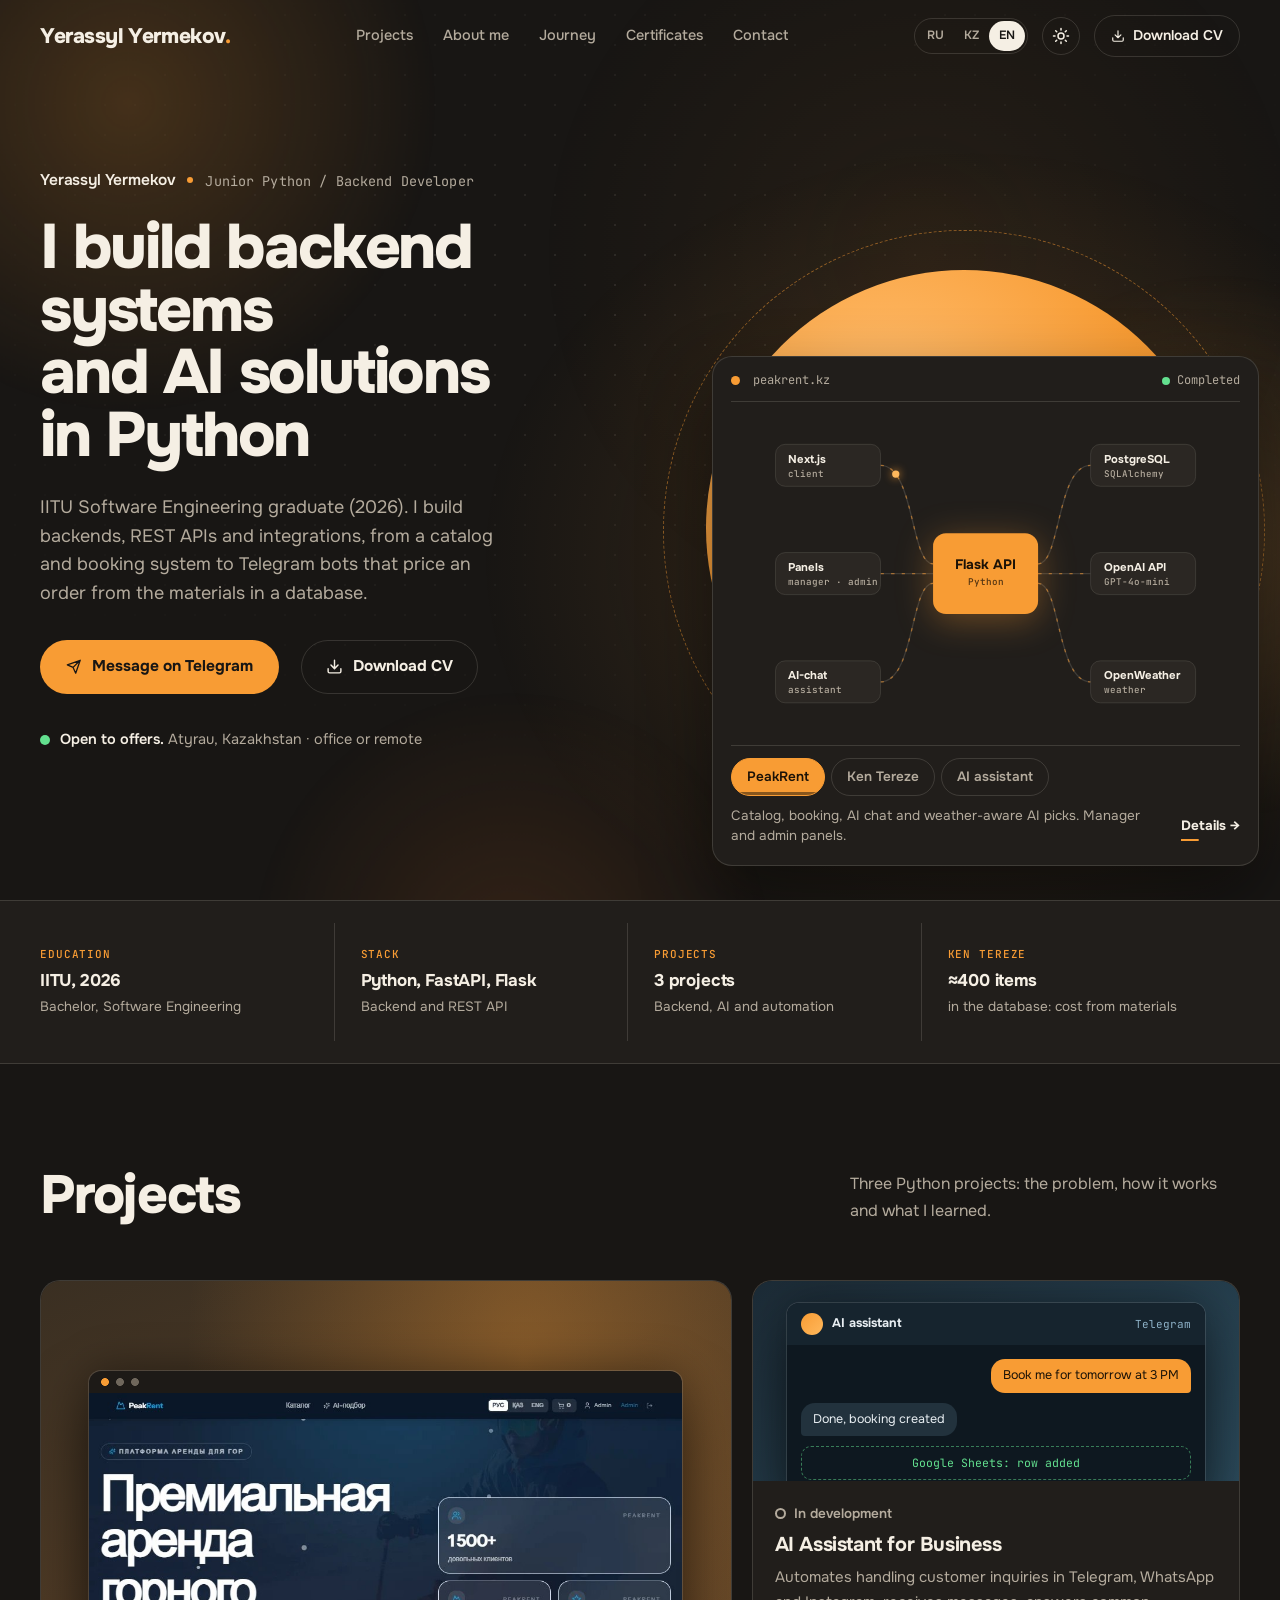
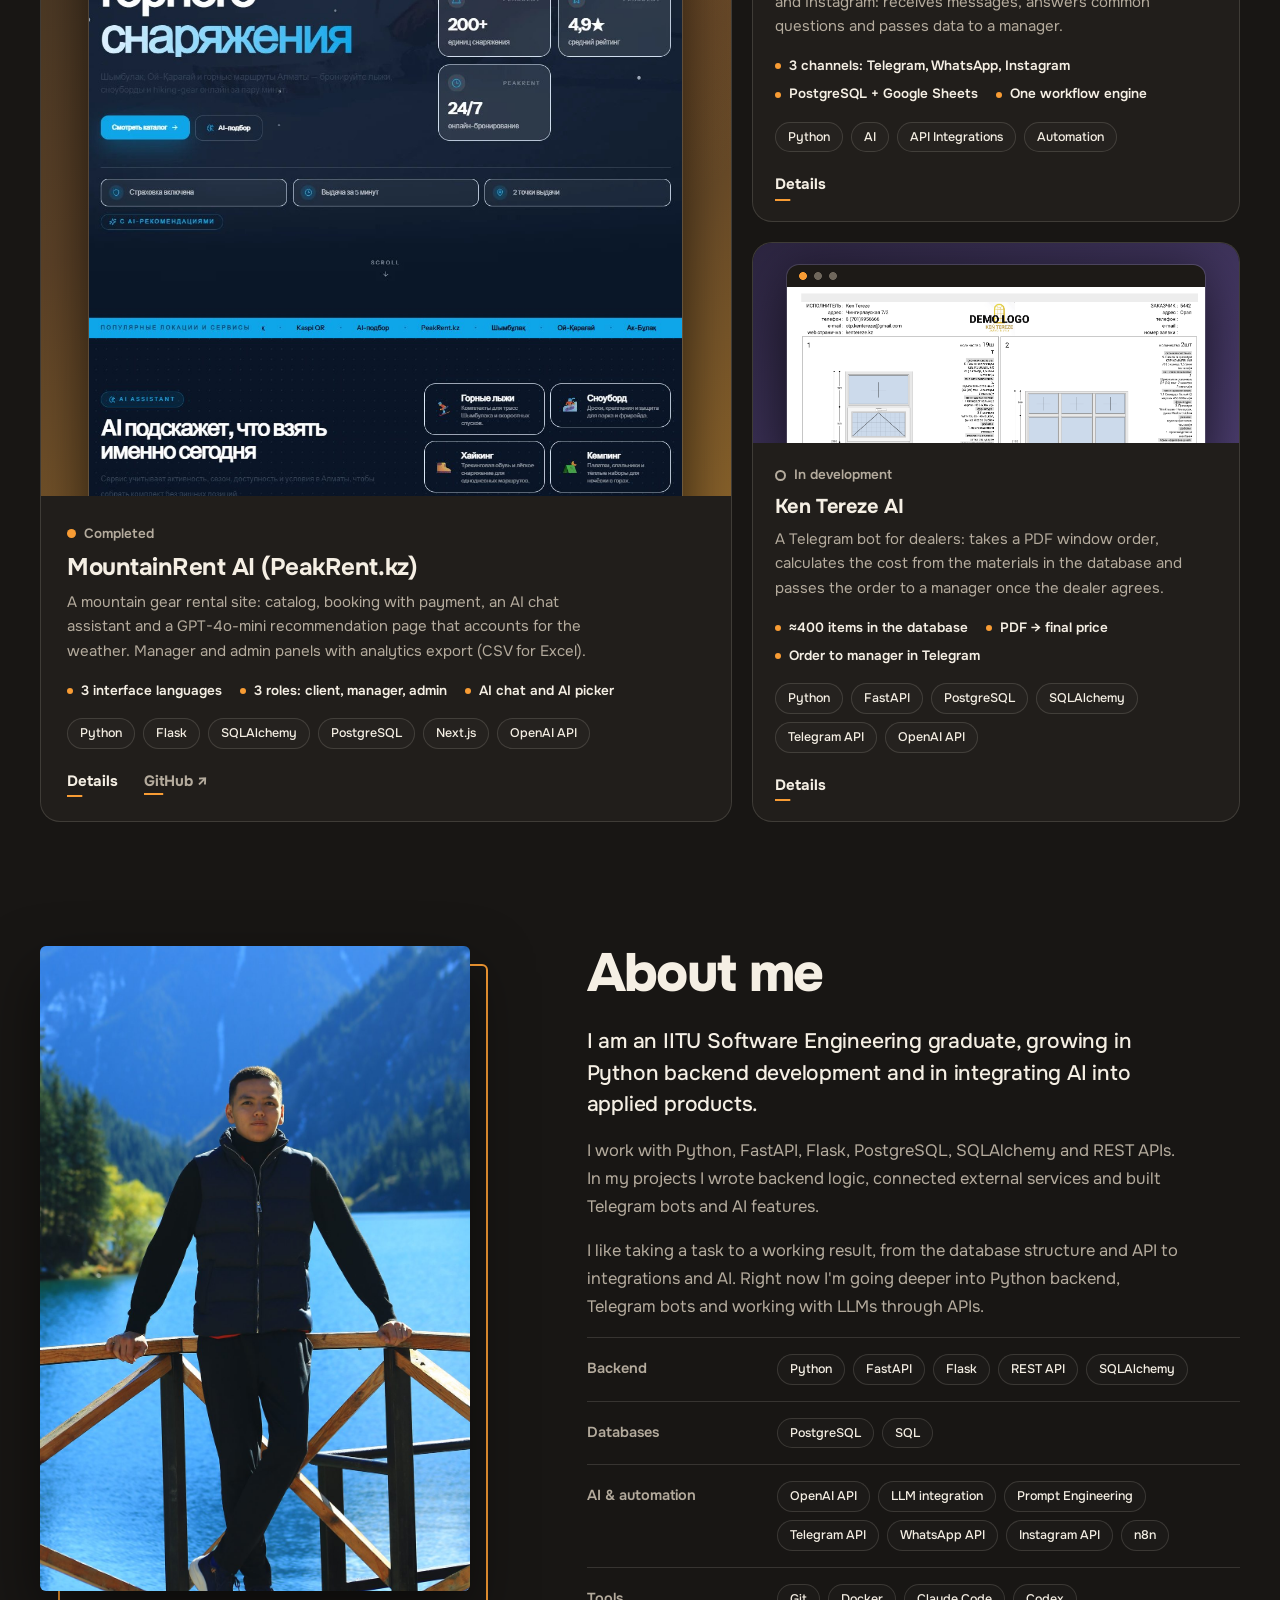
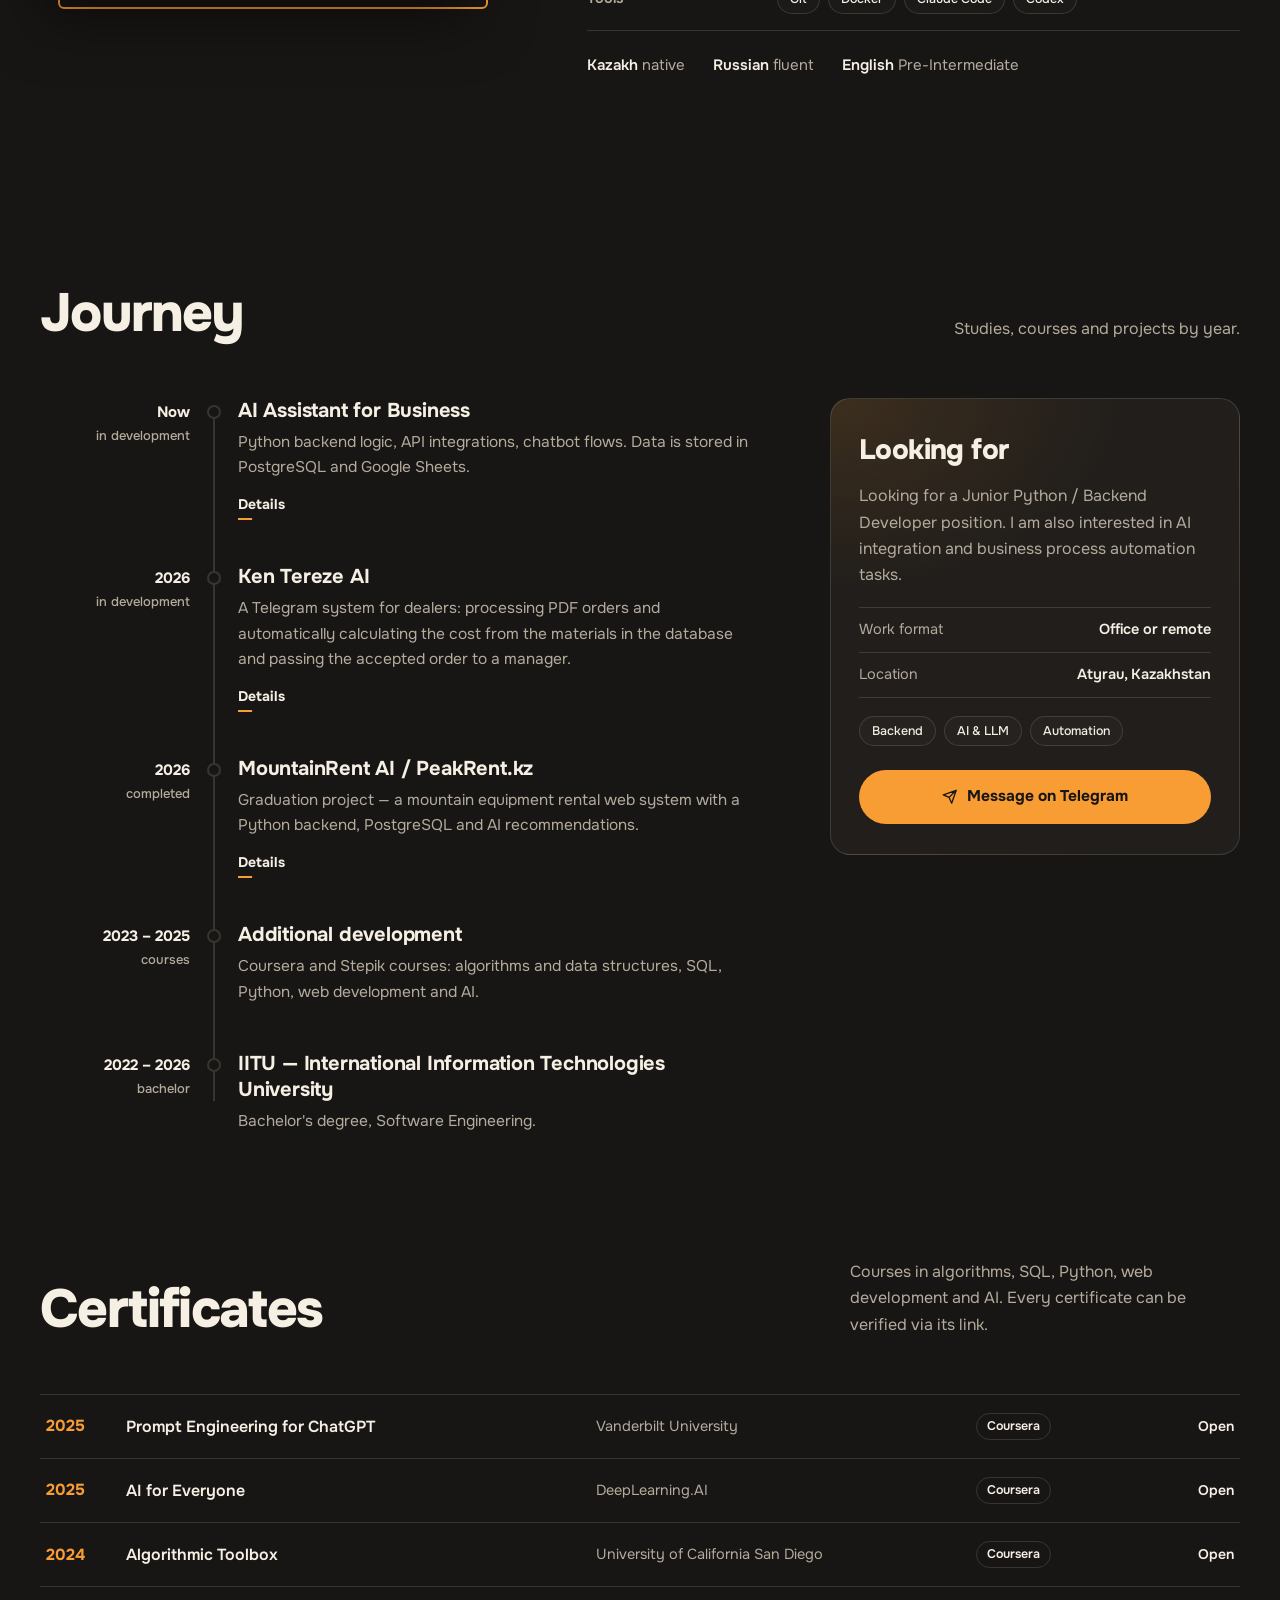
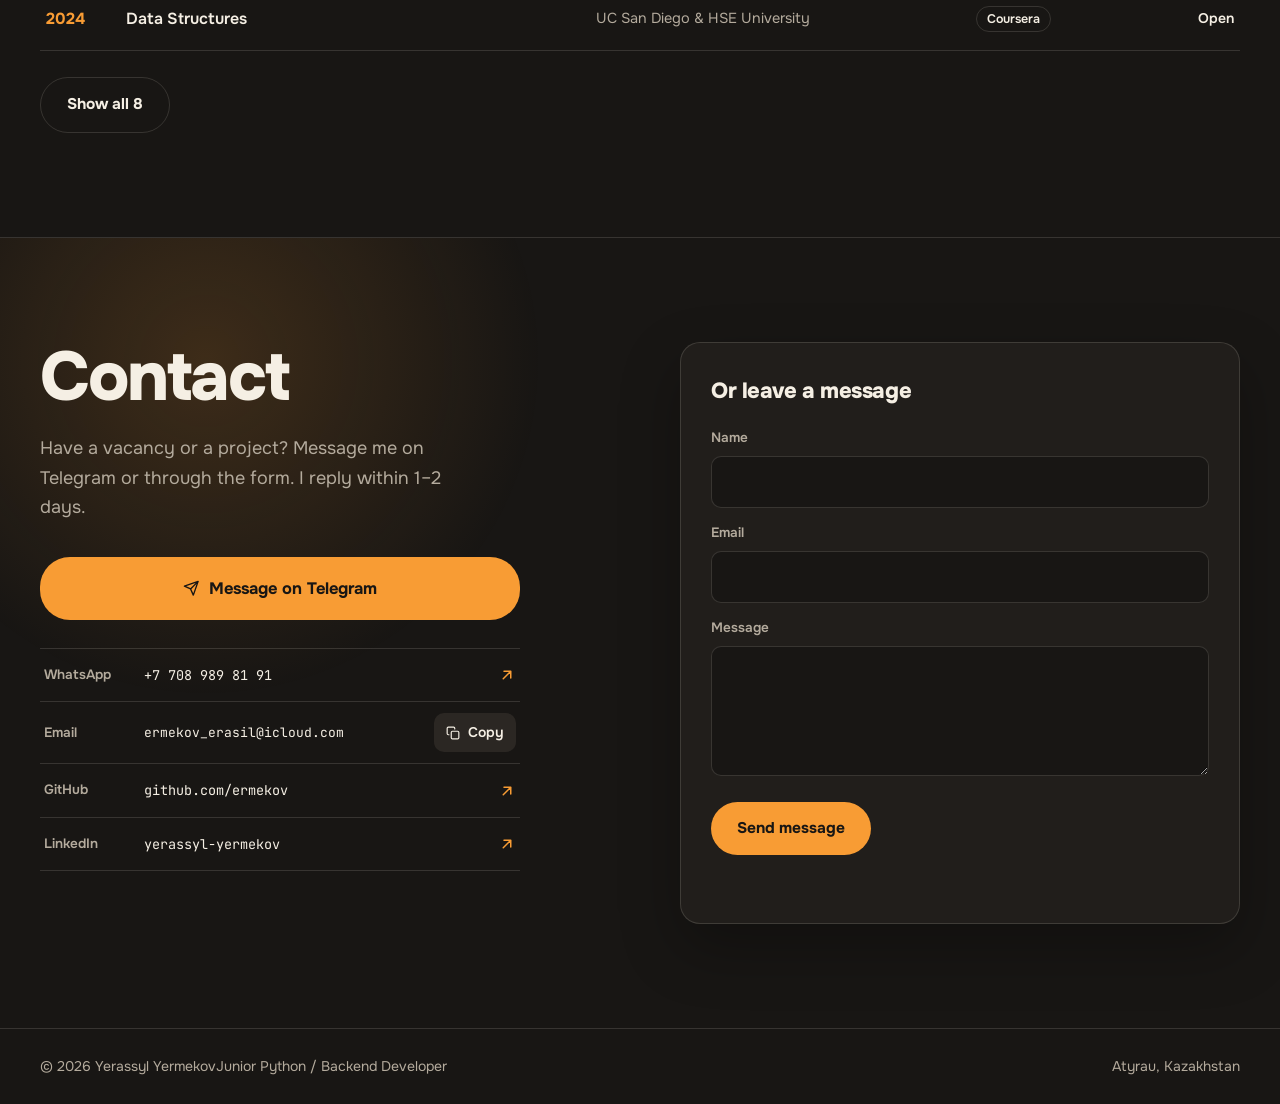
==== commit 131f585e: "Add English CV and serve it for the EN site language The English CV is built from cv-source/cv-en.ht" ====
--- a/index.html
+++ b/index.html
@@ -285,10 +285,10 @@
 </button>
 <div aria-live="polite" class="toast" id="toast" role="status"></div><dialog aria-labelledby="pmTitle" class="pm" id="pm"><div class="pm-wrap"><button class="pm-x" data-i18n-aria="aria_close" id="pmClose" type="button"><svg class="ic"><use href="#i-x"></use></svg></button><div class="pm-panel" id="pmBody"></div></div></dialog><dialog aria-labelledby="cmTitle" class="pm cm" id="cm"><div class="pm-wrap"><button class="pm-x" data-i18n-aria="aria_close" id="cmClose" type="button"><svg class="ic"><use href="#i-x"></use></svg></button><div class="pm-panel" id="cmBody"></div></div></dialog><dialog class="lb" data-i18n-aria="aria_close" id="lb"><button class="pm-x" data-i18n-aria="aria_close" id="lbClose" type="button"><svg class="ic"><use href="#i-x"></use></svg></button><img alt="" id="lbImg"/></dialog>
 
-<script src="assets/js/config.js?v=20261061"></script>
+<script src="assets/js/config.js?v=20261108"></script>
 <script src="assets/js/i18n.js?v=20261060"></script>
 <script src="assets/js/projects.js?v=20261060"></script>
 <script src="assets/js/certs.js?v=20261060"></script>
-<script src="assets/js/main.js?v=20261060"></script>
+<script src="assets/js/main.js?v=20261108"></script>
 </body>
 </html>
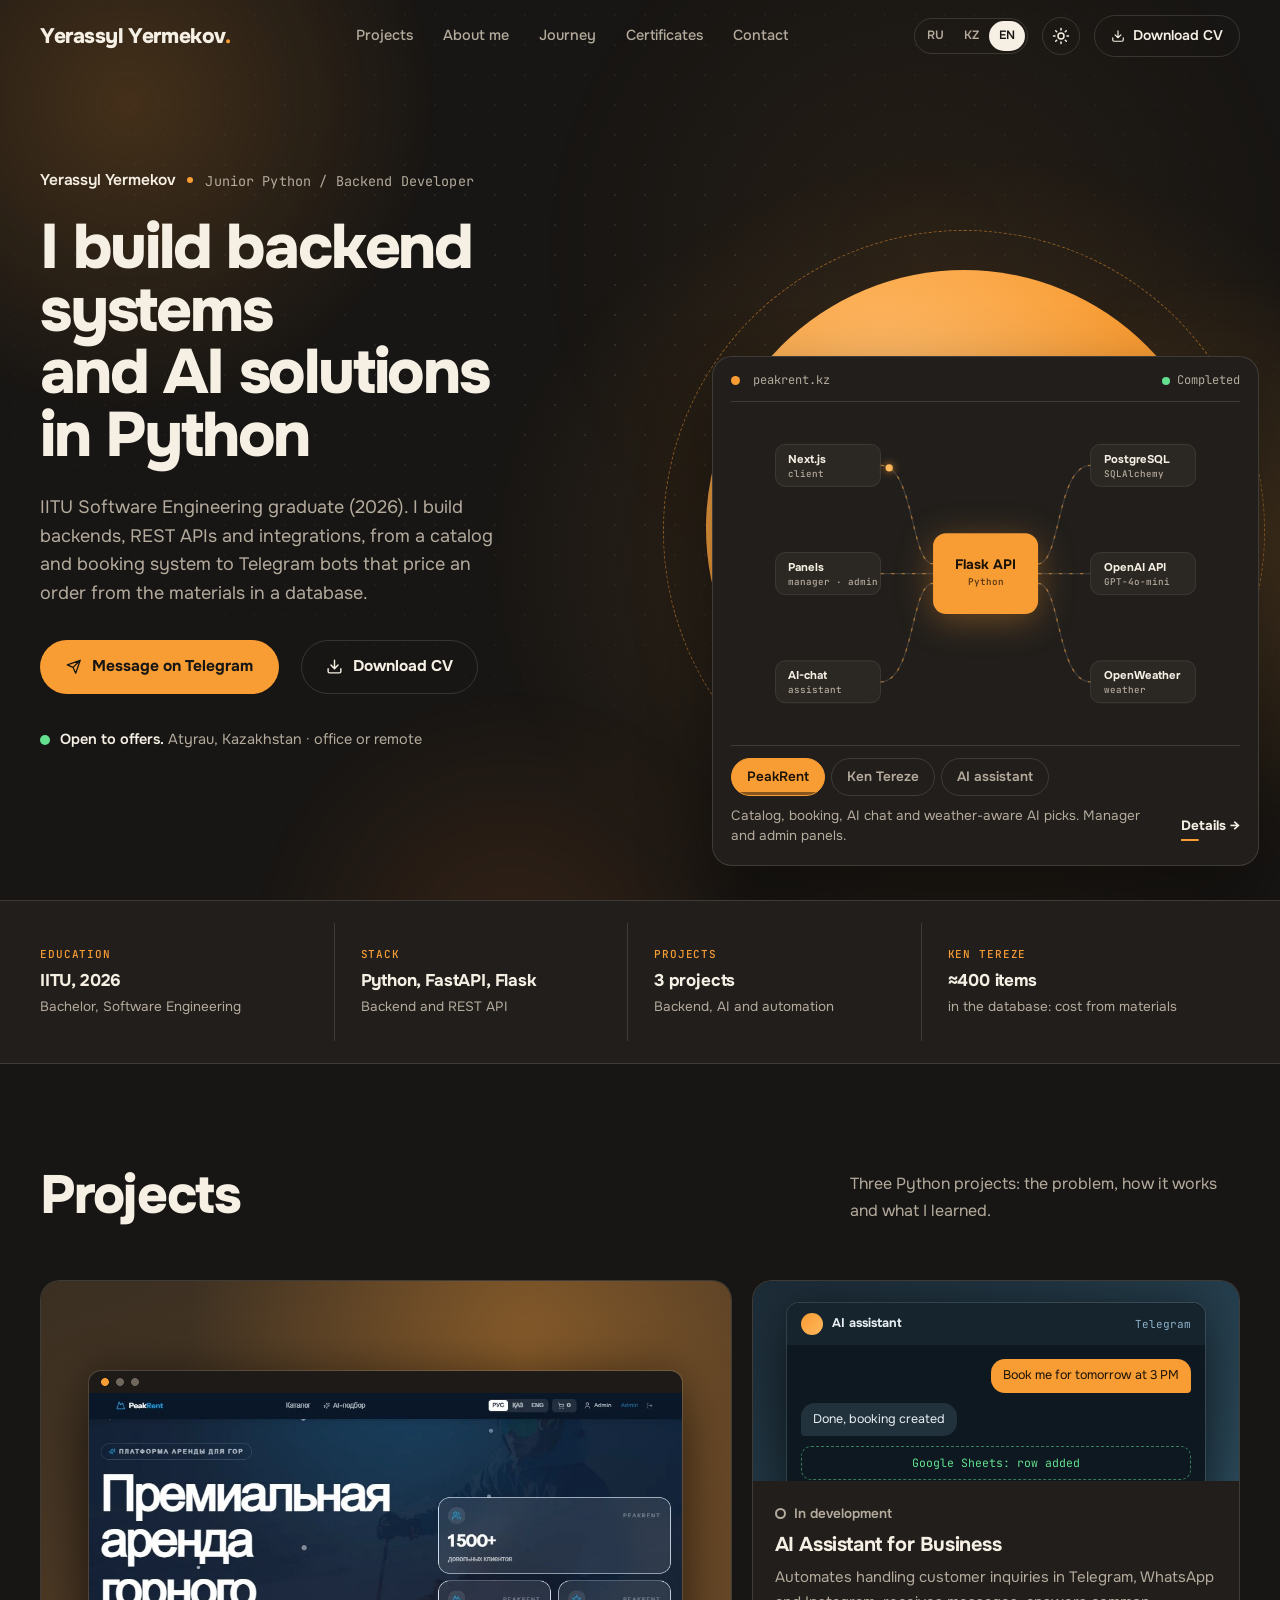
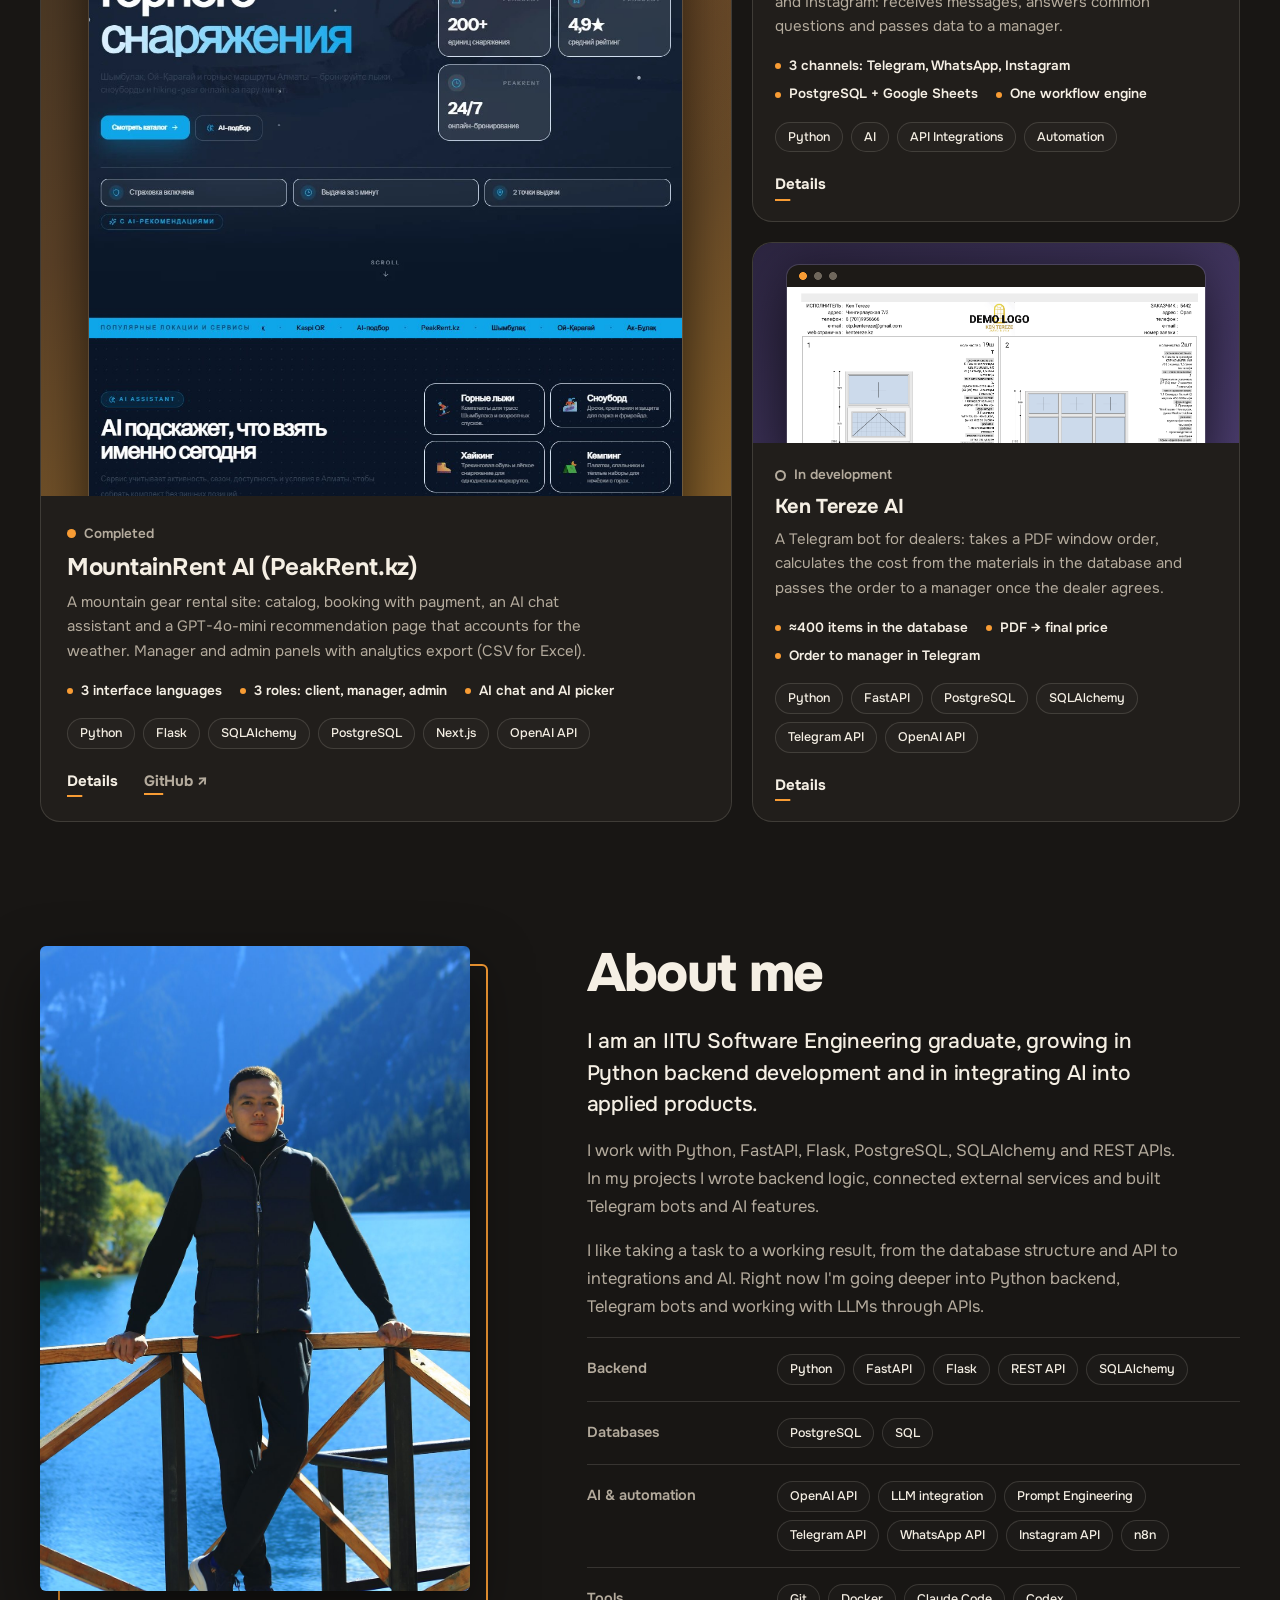
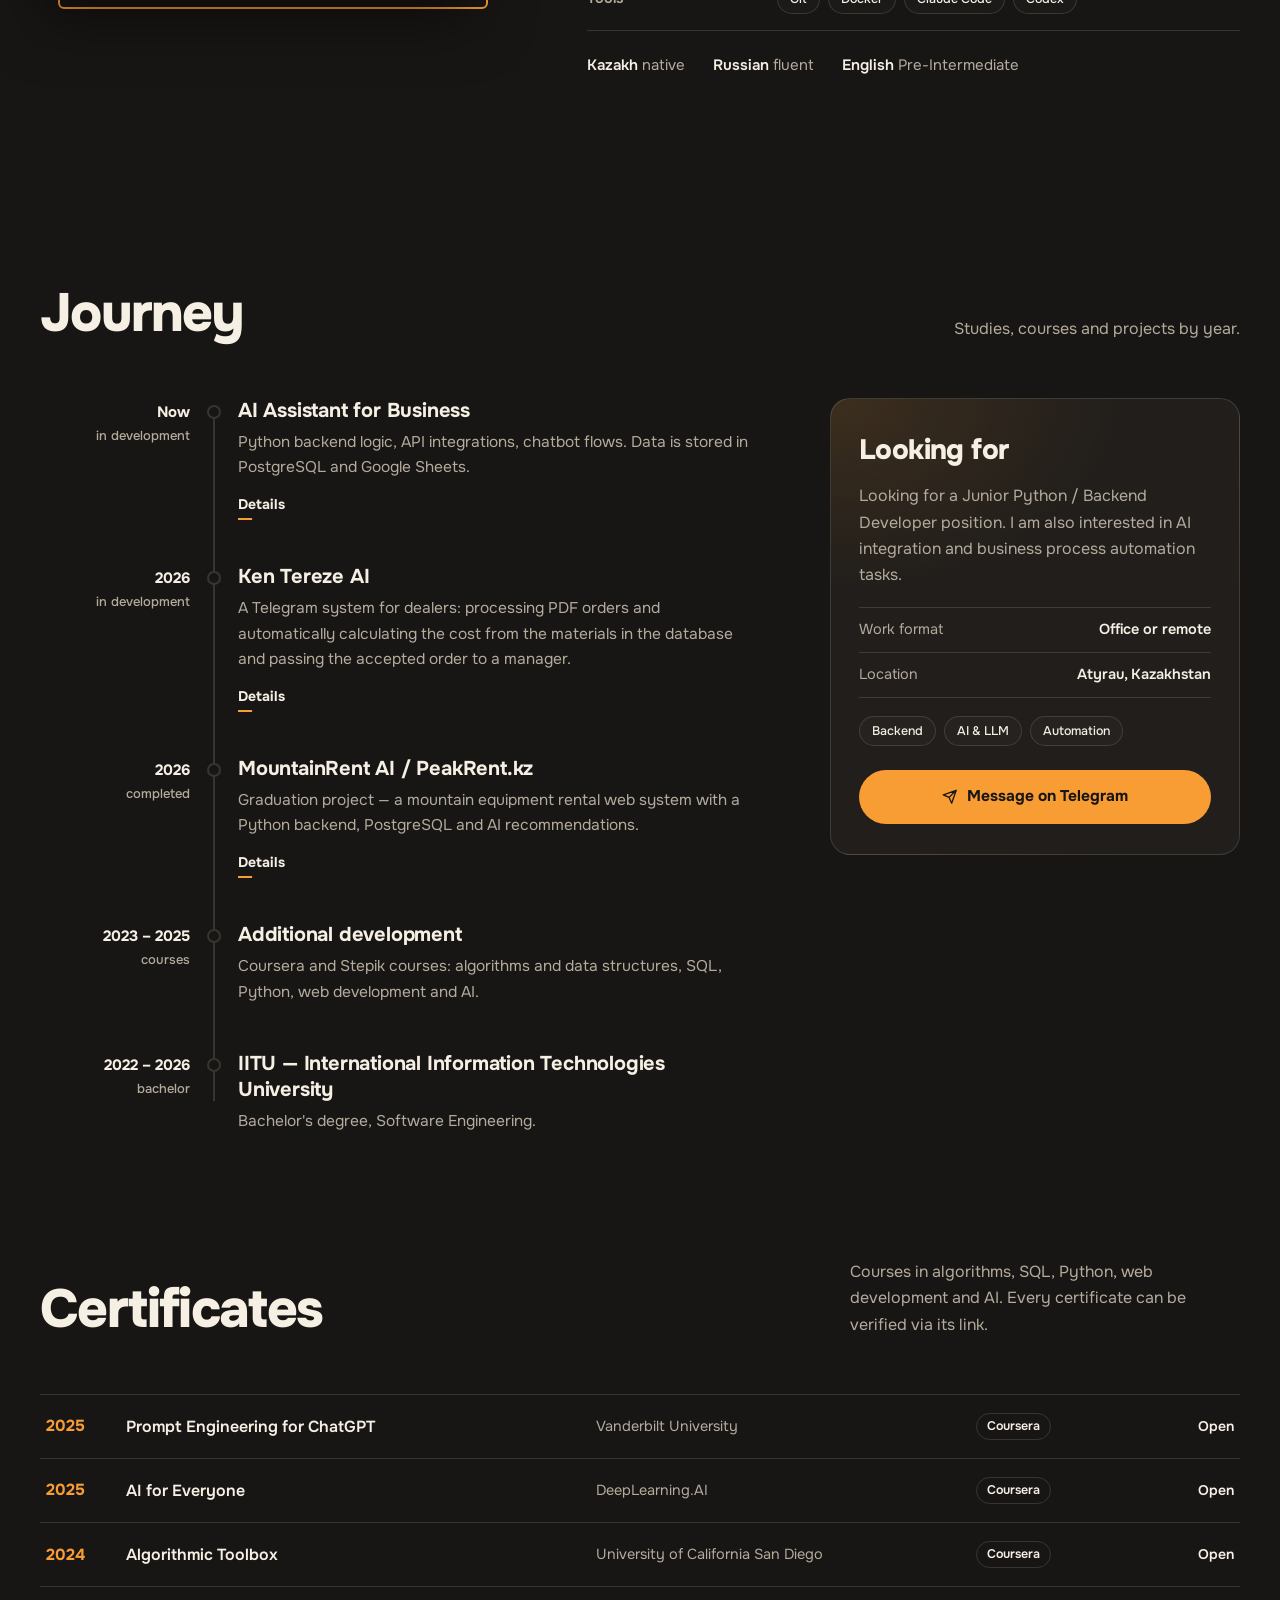
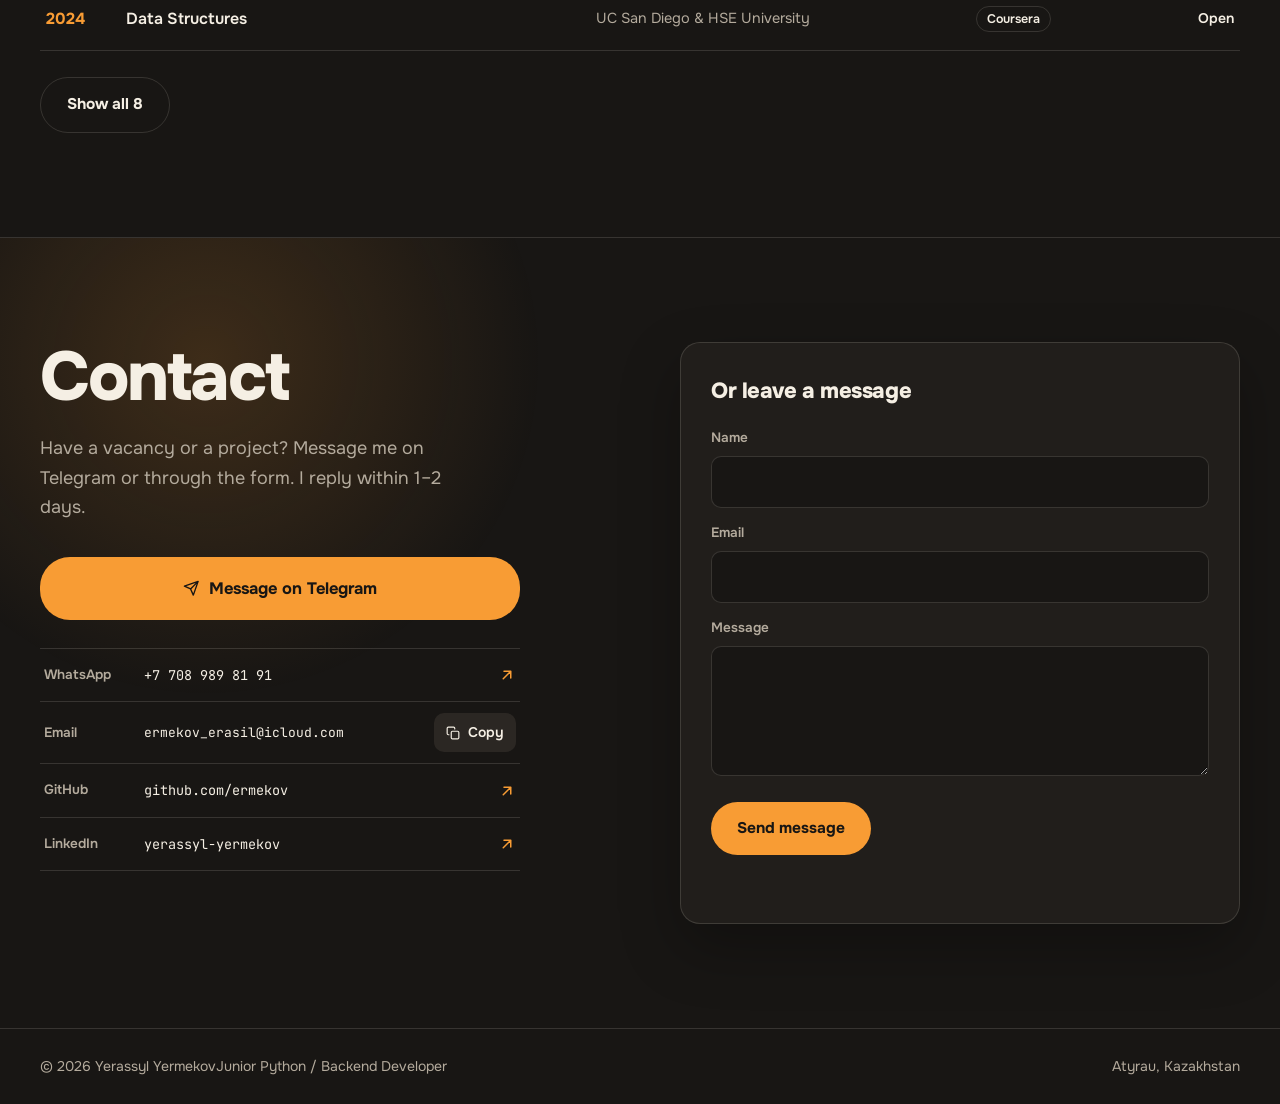
==== commit 79d42efe: "Describe PeakRent recommendations as they work in the code The backend ranks items with a weighted s" ====
--- a/index.html
+++ b/index.html
@@ -66,7 +66,7 @@
 <button aria-pressed="false" data-l="en">EN</button>
 </div>
 <button aria-label="Сменить тему" aria-pressed="false" class="theme" data-i18n-aria="aria_theme" id="theme" type="button"><svg class="ic sun"><use href="#i-sun"></use></svg><svg class="ic moon"><use href="#i-moon"></use></svg></button>
-<a class="btn-line" data-cv="" download="Yermekov_Yerassyl_CV.pdf" href="assets/cv/Yermekov_Yerassyl_CV.pdf?v=20261022"><svg class="ic"><use href="#i-dl"></use></svg><span data-i18n="cv">Скачать CV</span></a>
+<a class="btn-line" data-cv="" download="Yermekov_Yerassyl_CV.pdf" href="assets/cv/Yermekov_Yerassyl_CV.pdf?v=20261109"><svg class="ic"><use href="#i-dl"></use></svg><span data-i18n="cv">Скачать CV</span></a>
 <button aria-controls="nav" aria-expanded="false" aria-label="Меню" class="burger" data-i18n-aria="aria_menu" id="burger"><svg class="ic"><use href="#i-menu"></use></svg></button>
 </div>
 </div>
@@ -85,7 +85,7 @@
 <p class="lead rise" data-i18n="lead" style="--d:.5s">Выпускник IITU, Software Engineering (2026). Делаю backend, REST API и интеграции: от каталога и бронирования до Telegram-ботов, которые считают стоимость заказа по материалам из базы.</p>
 <div class="cta rise" style="--d:.65s">
 <a class="btn pri" href="https://t.me/eeermekov" rel="noopener" target="_blank"><svg class="ic"><use href="#i-send"></use></svg><span data-i18n="tg">Написать в Telegram</span></a>
-<a class="btn gh" data-cv="" download="Yermekov_Yerassyl_CV.pdf" href="assets/cv/Yermekov_Yerassyl_CV.pdf?v=20261022"><svg class="ic"><use href="#i-dl"></use></svg><span data-i18n="cv">Скачать CV</span></a>
+<a class="btn gh" data-cv="" download="Yermekov_Yerassyl_CV.pdf" href="assets/cv/Yermekov_Yerassyl_CV.pdf?v=20261109"><svg class="ic"><use href="#i-dl"></use></svg><span data-i18n="cv">Скачать CV</span></a>
 </div>
 <div class="status rise" style="--d:.8s"><span class="dot"></span><span><b data-i18n="status_open">Открыт к предложениям.</b> <span data-i18n="city">Атырау, Казахстан</span> · <span data-i18n="work_format">офис или удалённо</span></span></div>
 </div>
@@ -277,7 +277,7 @@
 <footer><div class="wrap"><div class="fbrand"><span data-i18n="footer_name">© 2026 Yerassyl Yermekov</span><span class="ftag" data-i18n="footer_tag">Junior Python / Backend Developer</span></div><span data-i18n="city">Атырау, Казахстан</span></div></footer>
 <div class="mbar" id="mbar">
 <a class="btn pri" href="https://t.me/eeermekov" rel="noopener" target="_blank"><svg class="ic"><use href="#i-send"></use></svg>Telegram</a>
-<a class="btn gh" data-cv="" download="Yermekov_Yerassyl_CV.pdf" href="assets/cv/Yermekov_Yerassyl_CV.pdf?v=20261022"><svg class="ic"><use href="#i-dl"></use></svg>CV</a>
+<a class="btn gh" data-cv="" download="Yermekov_Yerassyl_CV.pdf" href="assets/cv/Yermekov_Yerassyl_CV.pdf?v=20261109"><svg class="ic"><use href="#i-dl"></use></svg>CV</a>
 </div>
 <button aria-label="Наверх" class="up" data-i18n-aria="aria_up" id="up">
 <svg class="r" viewbox="0 0 52 52"><circle class="bg" cx="26" cy="26" r="24"></circle><circle class="fg" cx="26" cy="26" id="ring" r="24"></circle></svg>
@@ -285,9 +285,9 @@
 </button>
 <div aria-live="polite" class="toast" id="toast" role="status"></div><dialog aria-labelledby="pmTitle" class="pm" id="pm"><div class="pm-wrap"><button class="pm-x" data-i18n-aria="aria_close" id="pmClose" type="button"><svg class="ic"><use href="#i-x"></use></svg></button><div class="pm-panel" id="pmBody"></div></div></dialog><dialog aria-labelledby="cmTitle" class="pm cm" id="cm"><div class="pm-wrap"><button class="pm-x" data-i18n-aria="aria_close" id="cmClose" type="button"><svg class="ic"><use href="#i-x"></use></svg></button><div class="pm-panel" id="cmBody"></div></div></dialog><dialog class="lb" data-i18n-aria="aria_close" id="lb"><button class="pm-x" data-i18n-aria="aria_close" id="lbClose" type="button"><svg class="ic"><use href="#i-x"></use></svg></button><img alt="" id="lbImg"/></dialog>
 
-<script src="assets/js/config.js?v=20261108"></script>
+<script src="assets/js/config.js?v=20261109"></script>
 <script src="assets/js/i18n.js?v=20261060"></script>
-<script src="assets/js/projects.js?v=20261060"></script>
+<script src="assets/js/projects.js?v=20261109"></script>
 <script src="assets/js/certs.js?v=20261060"></script>
 <script src="assets/js/main.js?v=20261108"></script>
 </body>
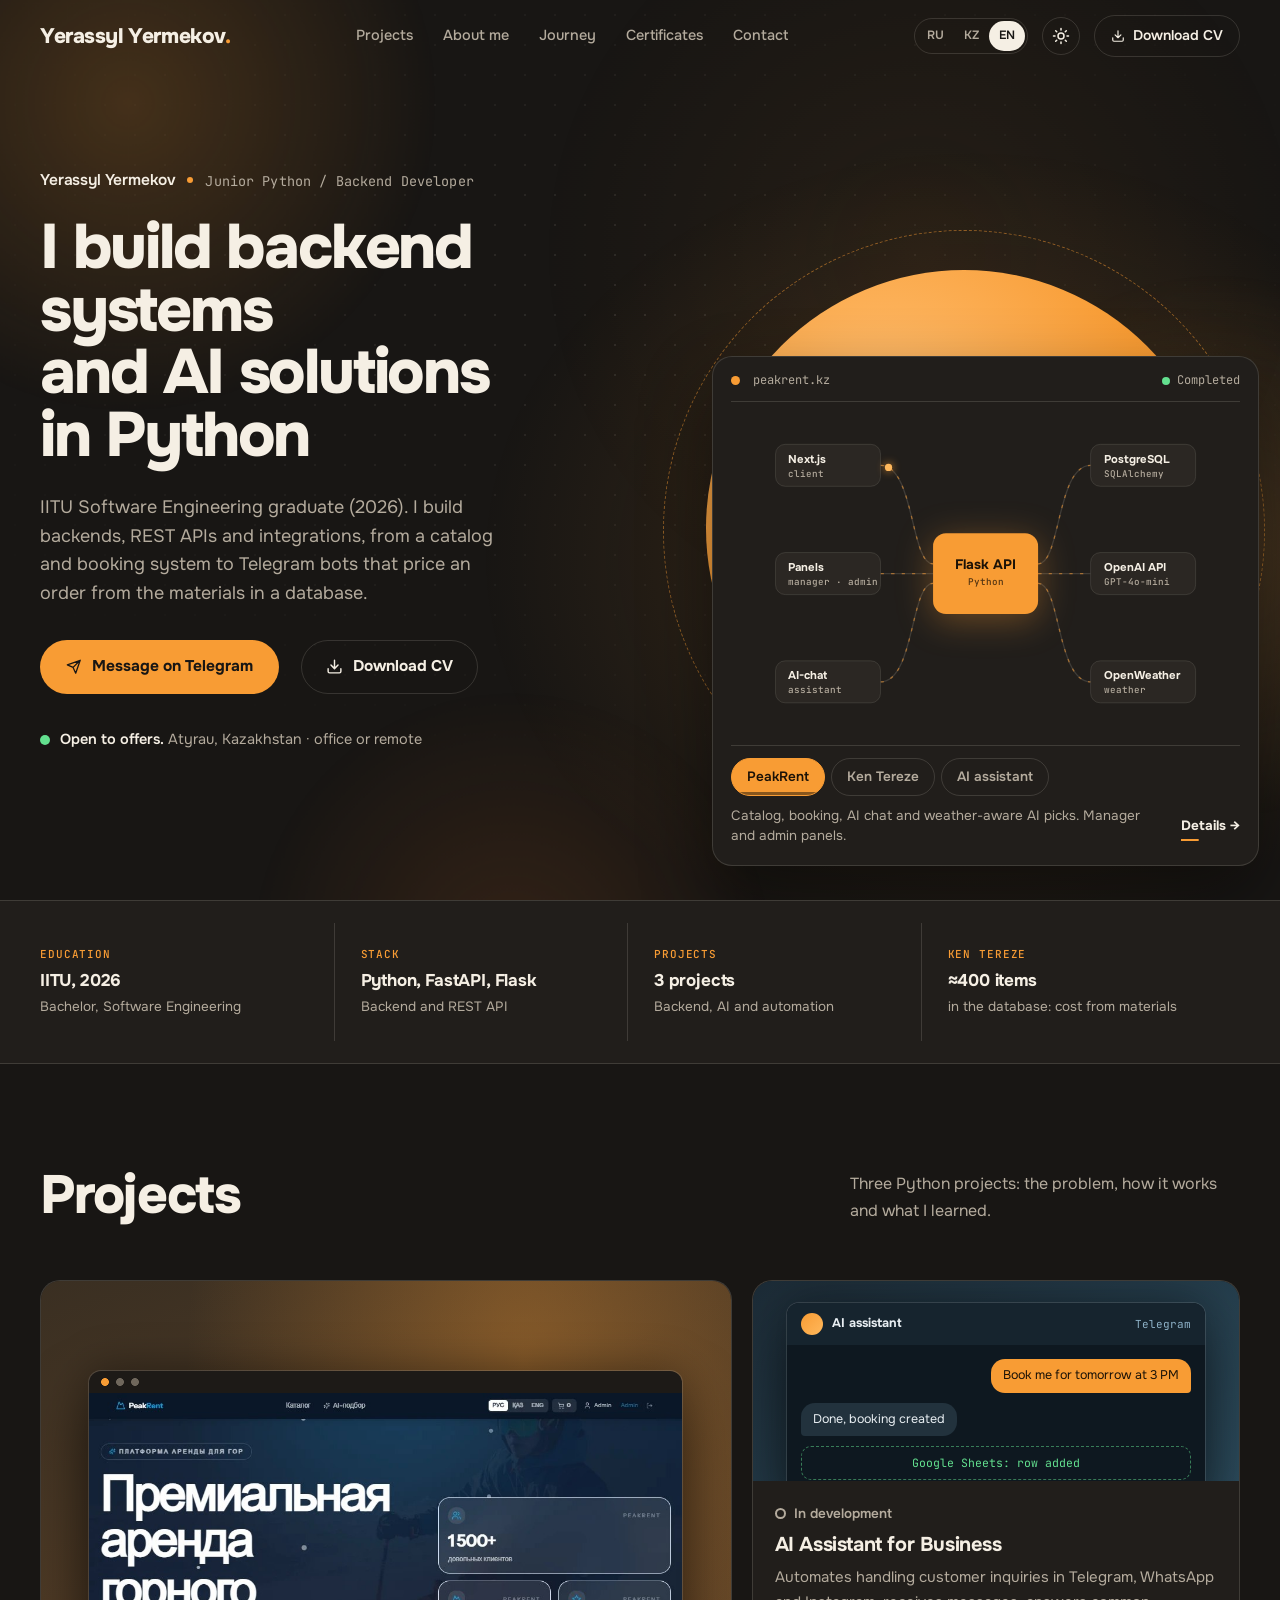
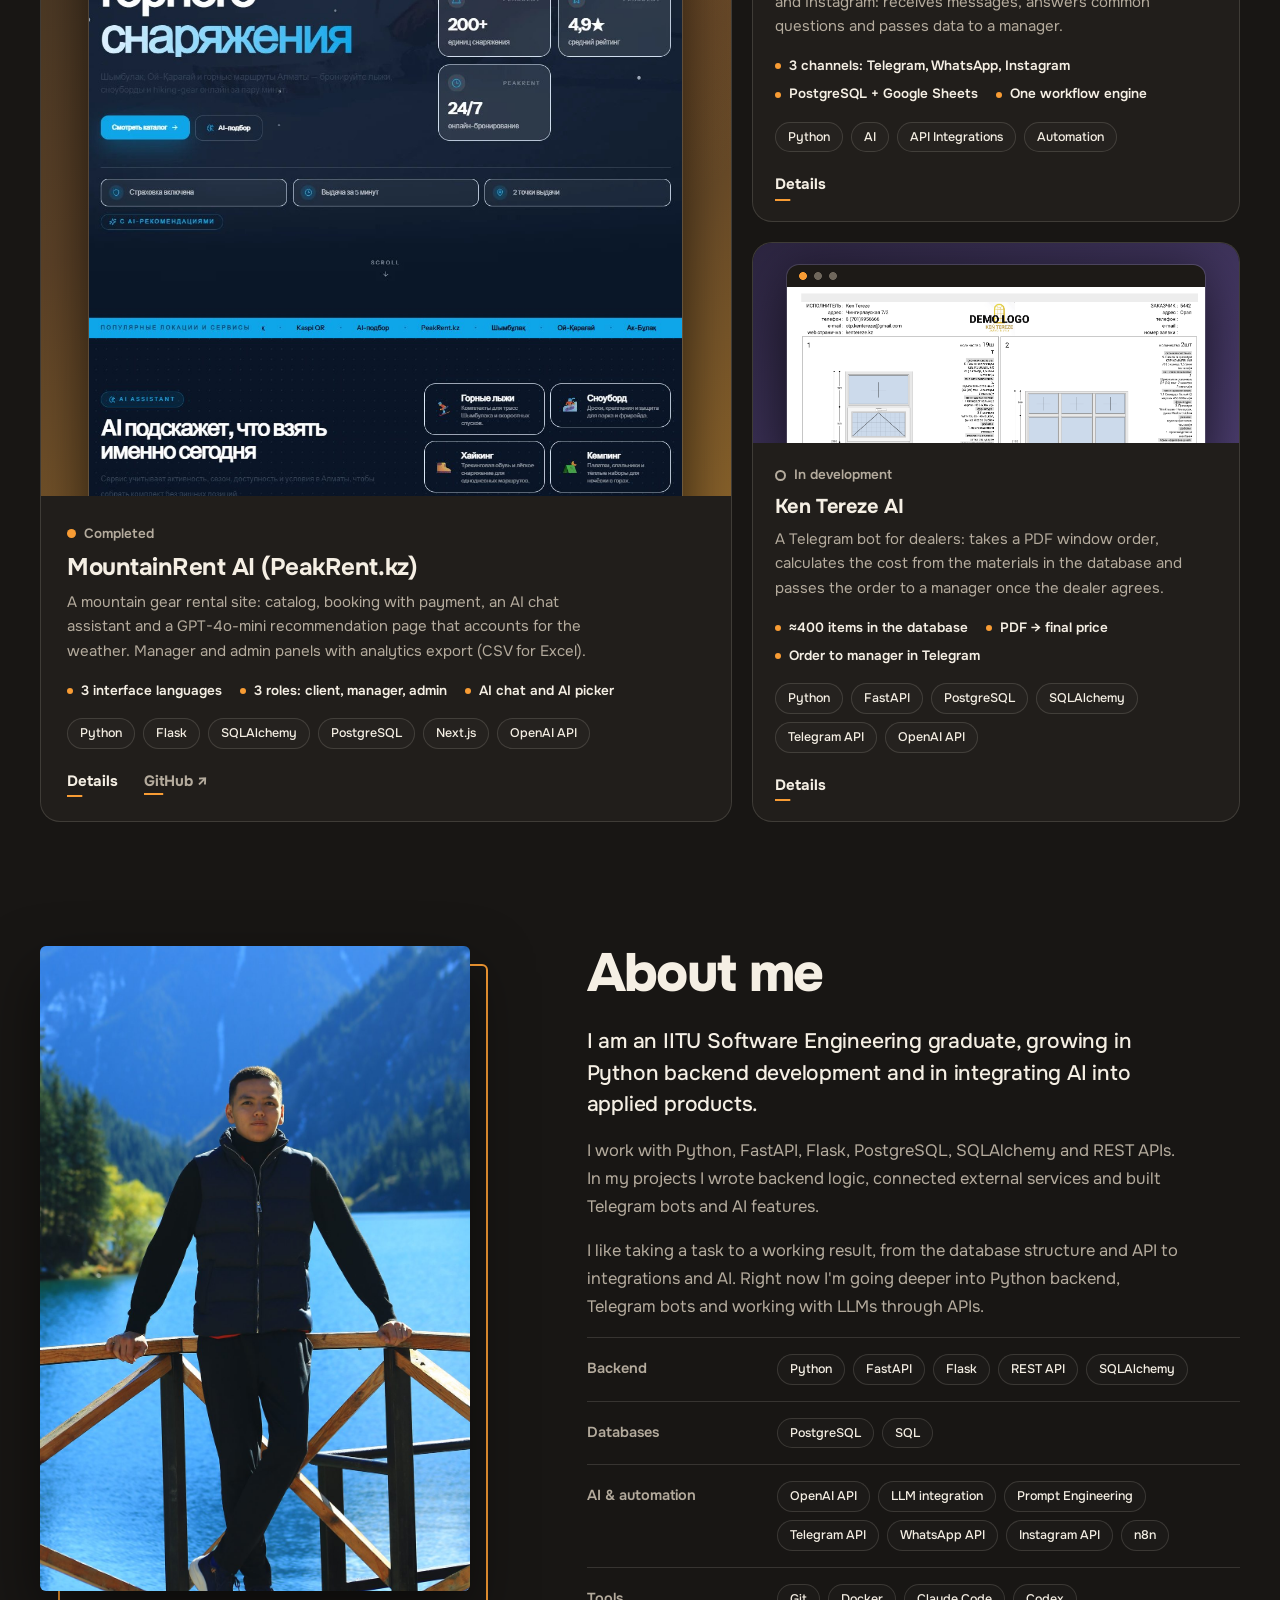
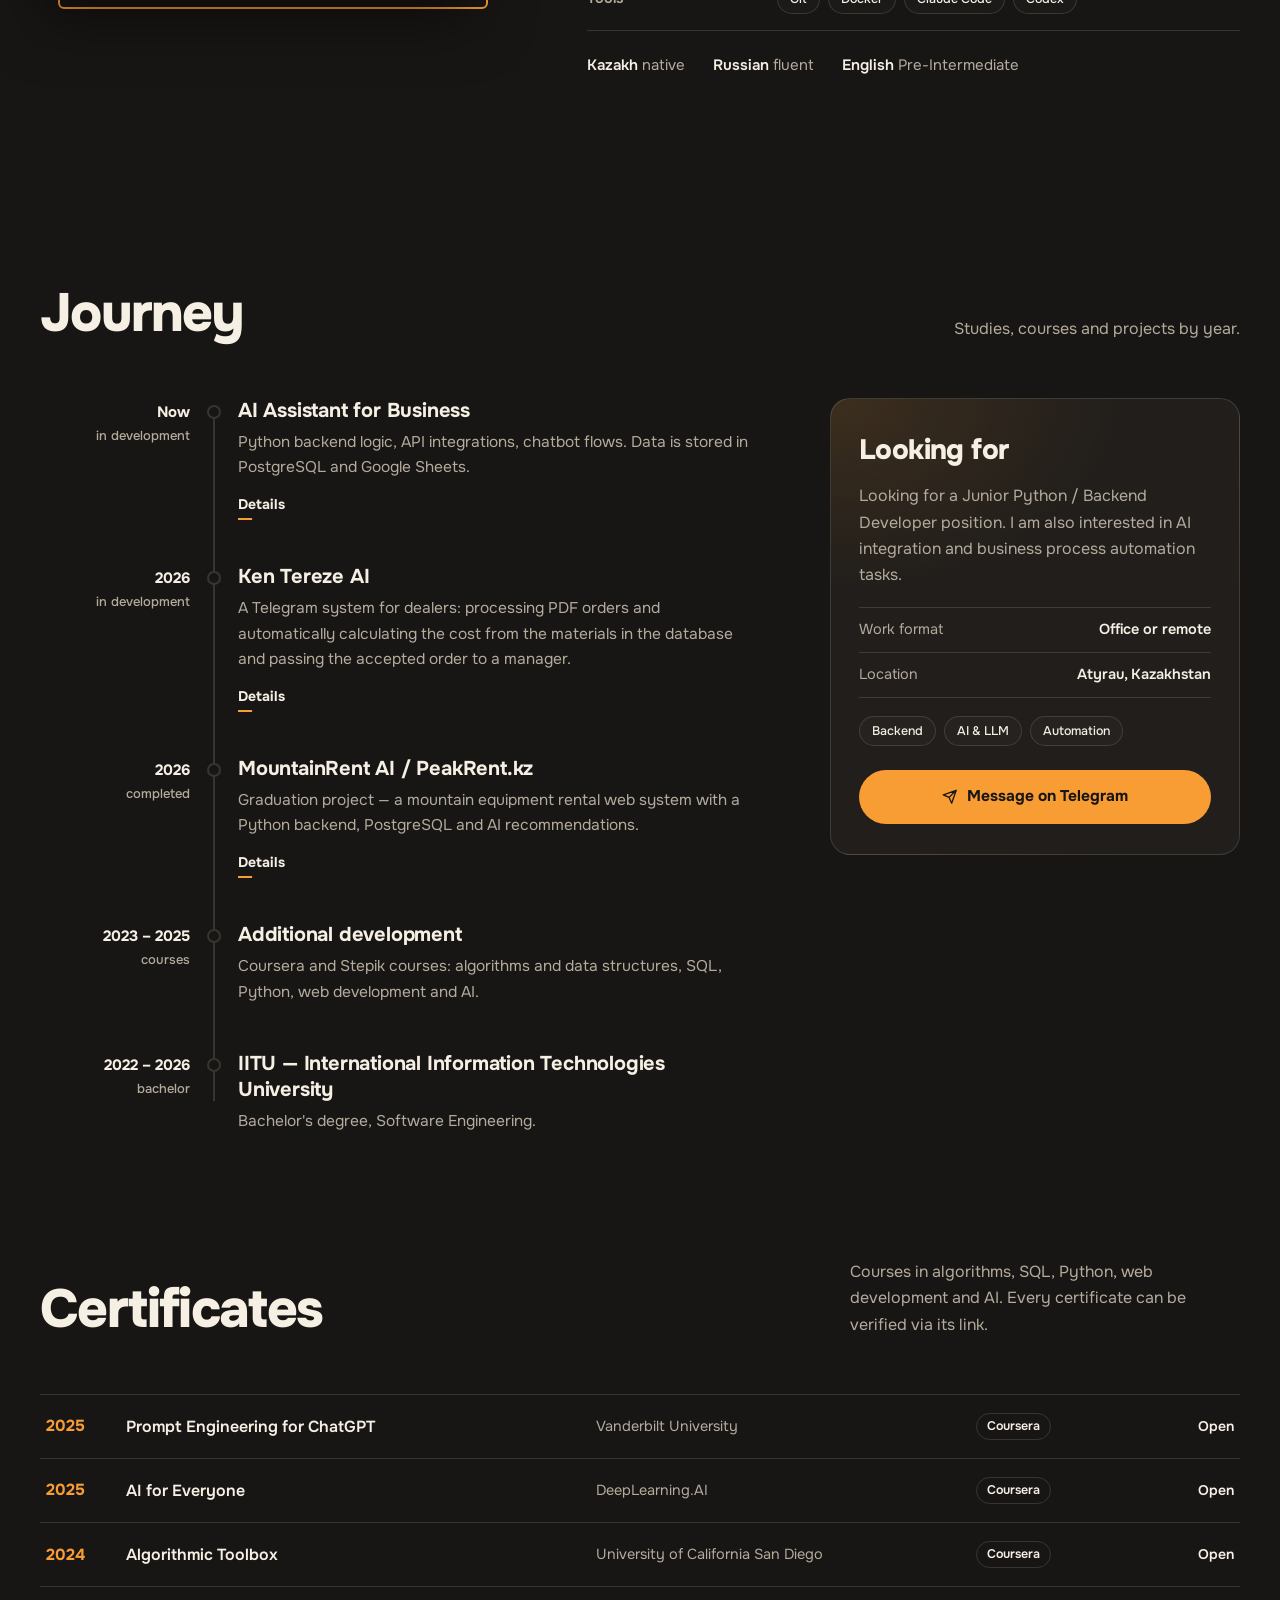
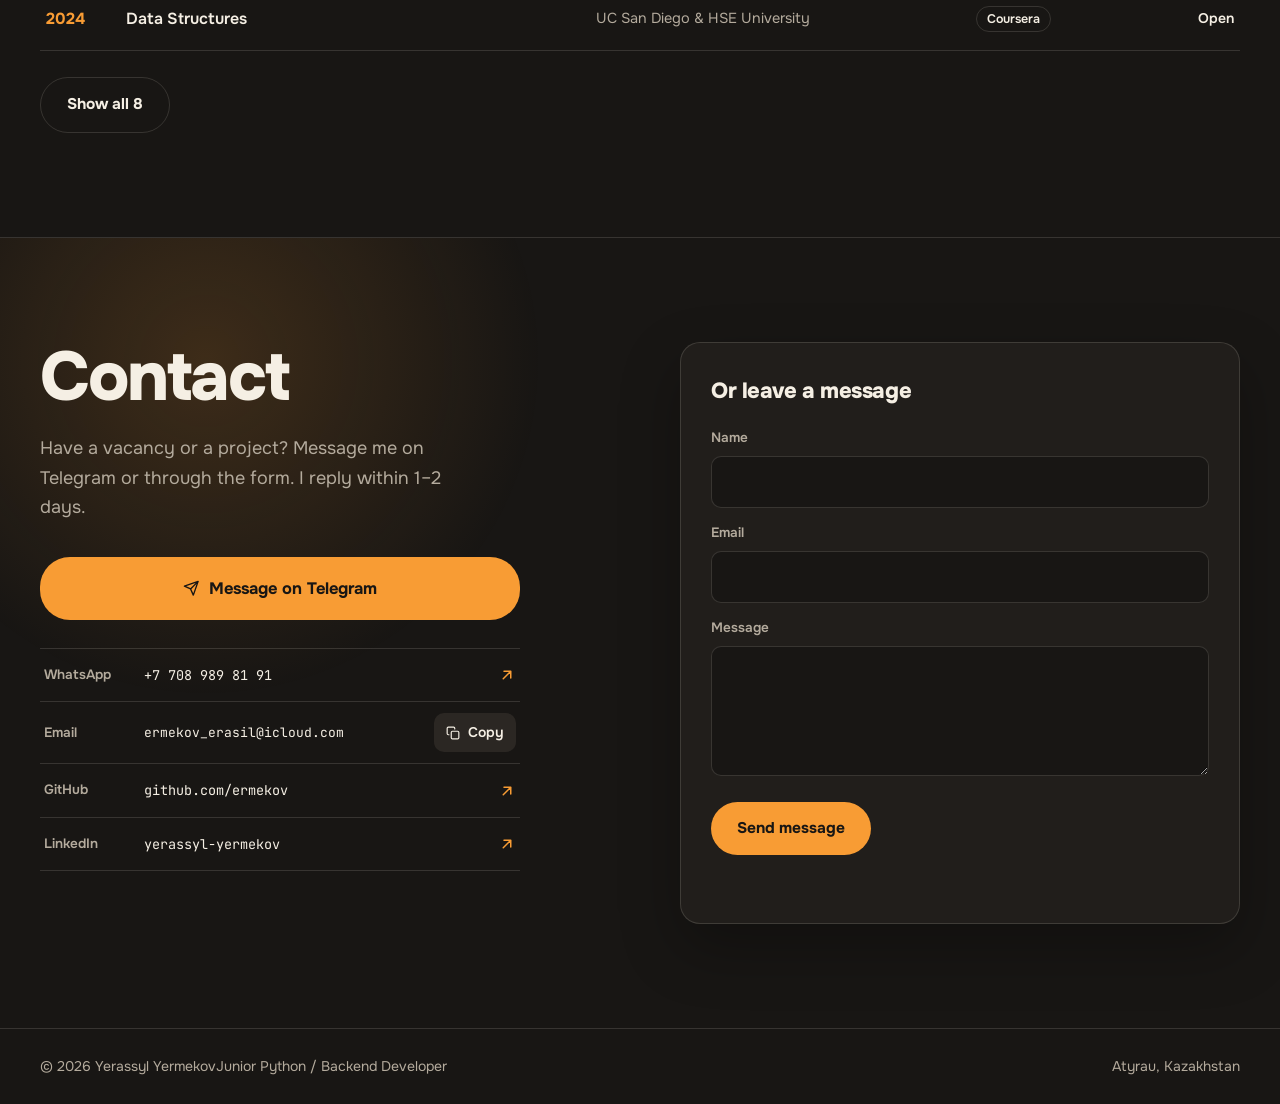
==== commit b85d63bd: "Describe PeakRent sign-in as email codes, not SMS The registration code goes to the user's email ove" ====
--- a/index.html
+++ b/index.html
@@ -66,7 +66,7 @@
 <button aria-pressed="false" data-l="en">EN</button>
 </div>
 <button aria-label="Сменить тему" aria-pressed="false" class="theme" data-i18n-aria="aria_theme" id="theme" type="button"><svg class="ic sun"><use href="#i-sun"></use></svg><svg class="ic moon"><use href="#i-moon"></use></svg></button>
-<a class="btn-line" data-cv="" download="Yermekov_Yerassyl_CV.pdf" href="assets/cv/Yermekov_Yerassyl_CV.pdf?v=20261109"><svg class="ic"><use href="#i-dl"></use></svg><span data-i18n="cv">Скачать CV</span></a>
+<a class="btn-line" data-cv="" download="Yermekov_Yerassyl_CV.pdf" href="assets/cv/Yermekov_Yerassyl_CV.pdf?v=20261109b"><svg class="ic"><use href="#i-dl"></use></svg><span data-i18n="cv">Скачать CV</span></a>
 <button aria-controls="nav" aria-expanded="false" aria-label="Меню" class="burger" data-i18n-aria="aria_menu" id="burger"><svg class="ic"><use href="#i-menu"></use></svg></button>
 </div>
 </div>
@@ -85,7 +85,7 @@
 <p class="lead rise" data-i18n="lead" style="--d:.5s">Выпускник IITU, Software Engineering (2026). Делаю backend, REST API и интеграции: от каталога и бронирования до Telegram-ботов, которые считают стоимость заказа по материалам из базы.</p>
 <div class="cta rise" style="--d:.65s">
 <a class="btn pri" href="https://t.me/eeermekov" rel="noopener" target="_blank"><svg class="ic"><use href="#i-send"></use></svg><span data-i18n="tg">Написать в Telegram</span></a>
-<a class="btn gh" data-cv="" download="Yermekov_Yerassyl_CV.pdf" href="assets/cv/Yermekov_Yerassyl_CV.pdf?v=20261109"><svg class="ic"><use href="#i-dl"></use></svg><span data-i18n="cv">Скачать CV</span></a>
+<a class="btn gh" data-cv="" download="Yermekov_Yerassyl_CV.pdf" href="assets/cv/Yermekov_Yerassyl_CV.pdf?v=20261109b"><svg class="ic"><use href="#i-dl"></use></svg><span data-i18n="cv">Скачать CV</span></a>
 </div>
 <div class="status rise" style="--d:.8s"><span class="dot"></span><span><b data-i18n="status_open">Открыт к предложениям.</b> <span data-i18n="city">Атырау, Казахстан</span> · <span data-i18n="work_format">офис или удалённо</span></span></div>
 </div>
@@ -277,7 +277,7 @@
 <footer><div class="wrap"><div class="fbrand"><span data-i18n="footer_name">© 2026 Yerassyl Yermekov</span><span class="ftag" data-i18n="footer_tag">Junior Python / Backend Developer</span></div><span data-i18n="city">Атырау, Казахстан</span></div></footer>
 <div class="mbar" id="mbar">
 <a class="btn pri" href="https://t.me/eeermekov" rel="noopener" target="_blank"><svg class="ic"><use href="#i-send"></use></svg>Telegram</a>
-<a class="btn gh" data-cv="" download="Yermekov_Yerassyl_CV.pdf" href="assets/cv/Yermekov_Yerassyl_CV.pdf?v=20261109"><svg class="ic"><use href="#i-dl"></use></svg>CV</a>
+<a class="btn gh" data-cv="" download="Yermekov_Yerassyl_CV.pdf" href="assets/cv/Yermekov_Yerassyl_CV.pdf?v=20261109b"><svg class="ic"><use href="#i-dl"></use></svg>CV</a>
 </div>
 <button aria-label="Наверх" class="up" data-i18n-aria="aria_up" id="up">
 <svg class="r" viewbox="0 0 52 52"><circle class="bg" cx="26" cy="26" r="24"></circle><circle class="fg" cx="26" cy="26" id="ring" r="24"></circle></svg>
@@ -285,9 +285,9 @@
 </button>
 <div aria-live="polite" class="toast" id="toast" role="status"></div><dialog aria-labelledby="pmTitle" class="pm" id="pm"><div class="pm-wrap"><button class="pm-x" data-i18n-aria="aria_close" id="pmClose" type="button"><svg class="ic"><use href="#i-x"></use></svg></button><div class="pm-panel" id="pmBody"></div></div></dialog><dialog aria-labelledby="cmTitle" class="pm cm" id="cm"><div class="pm-wrap"><button class="pm-x" data-i18n-aria="aria_close" id="cmClose" type="button"><svg class="ic"><use href="#i-x"></use></svg></button><div class="pm-panel" id="cmBody"></div></div></dialog><dialog class="lb" data-i18n-aria="aria_close" id="lb"><button class="pm-x" data-i18n-aria="aria_close" id="lbClose" type="button"><svg class="ic"><use href="#i-x"></use></svg></button><img alt="" id="lbImg"/></dialog>
 
-<script src="assets/js/config.js?v=20261109"></script>
+<script src="assets/js/config.js?v=20261109b"></script>
 <script src="assets/js/i18n.js?v=20261060"></script>
-<script src="assets/js/projects.js?v=20261109"></script>
+<script src="assets/js/projects.js?v=20261109b"></script>
 <script src="assets/js/certs.js?v=20261060"></script>
 <script src="assets/js/main.js?v=20261108"></script>
 </body>
